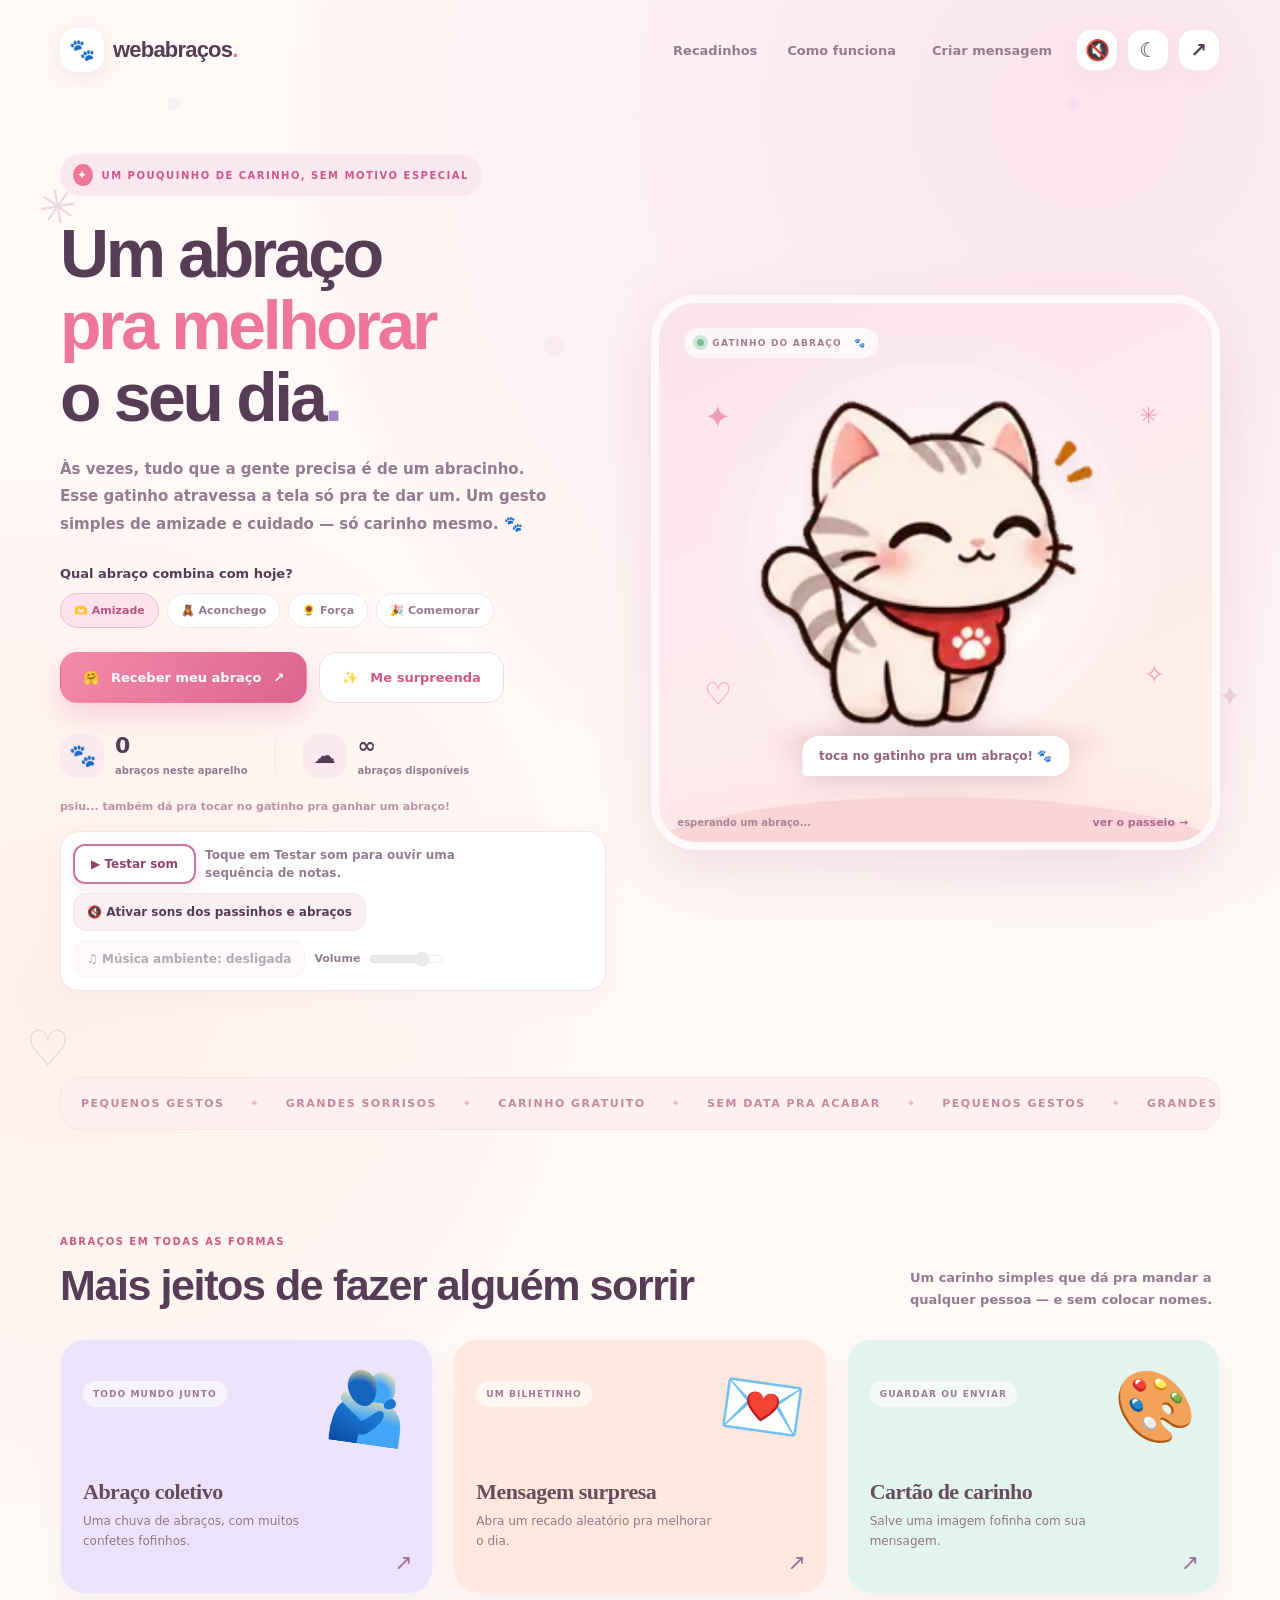
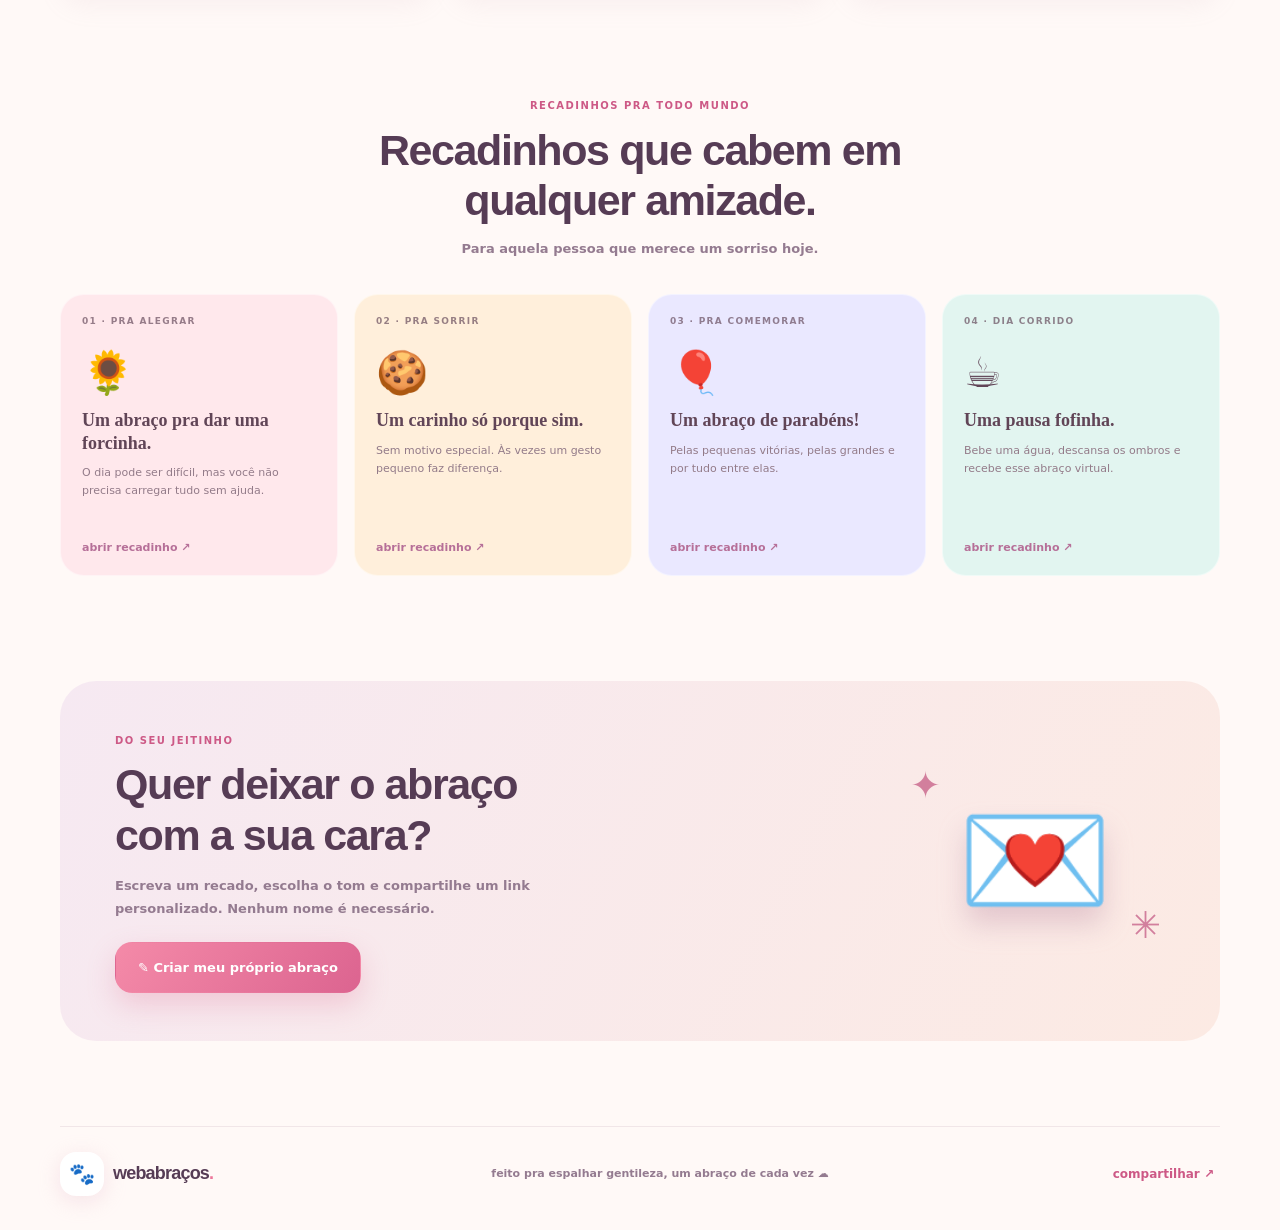
==== abracos/index.html @ 4d451314 "fix: audible native WAV hug audio, visible sound test and playback diagnostics" ====
<!doctype html>
<html lang="pt-BR">
<head>
<meta charset="UTF-8"><meta name="viewport" content="width=device-width, initial-scale=1, viewport-fit=cover">
<meta name="theme-color" content="#fff4f1"><meta name="color-scheme" content="light dark">
<meta name="site-audio-release" content="audio-fix-4-20261111"><meta name="description" content="Um gatinho caminha até você e te dá um abraço virtual! Mensagens fofas para amigos, familiares e qualquer pessoa especial.">
<meta property="og:title" content="Web Abraços 🐾 — tem um abraço te esperando"><meta property="og:description" content="Um gatinho vem correndo te dar um abraço. Um carinho pra deixar o dia melhor!"><meta property="og:type" content="website"><meta name="twitter:card" content="summary">
<link rel="icon" href="data:image/svg+xml,%3Csvg xmlns='http://www.w3.org/2000/svg' viewBox='0 0 100 100'%3E%3Ctext y='.9em' font-size='88'%3E%F0%9F%90%B1%3C/text%3E%3C/svg%3E">
<title>Web Abraços — um gatinho tem um abraço pra você</title>
<style>:root{color-scheme:light;--ink:#563c55;--muted:#947b90;--bg:#fff9f7;--surface:#fff;--line:#f1e6e8;--rose:#ed769a;--rose-deep:#cd5986;--violet:#a784c6;--peach:#f4bca0;--cream:#fff2e9;--shadow:0 20px 60px #a96b9720;--pale:#faf0f4}
*{box-sizing:border-box}html{scroll-behavior:smooth}body{margin:0;min-width:320px;font-family:'DM Sans',system-ui,-apple-system,sans-serif;background:radial-gradient(circle at 85% 4%,#fbe5ee 0,transparent 29%),radial-gradient(circle at 5% 35%,#fff0e9 0,transparent 26%),var(--bg);color:var(--ink);overflow-x:hidden}body.dark{color-scheme:dark;--ink:#f9eafa;--muted:#c3a8bf;--bg:#211a26;--surface:#302635;--line:#4d394e;--pale:#382a3a;--cream:#372d37;--shadow:0 17px 60px #08060950;background:radial-gradient(circle at 85% 4%,#49304a 0,transparent 33%),radial-gradient(circle at 5% 50%,#3d2b3d 0,transparent 32%),var(--bg)}button,input,textarea{font:inherit}button{cursor:pointer}button:disabled{cursor:wait;opacity:.75}a{text-decoration:none;color:inherit}.shell{width:min(1160px,calc(100% - 40px));margin:0 auto}.skip{position:absolute;left:-999px;top:0;z-index:999}.skip:focus{left:12px;top:12px;padding:14px;background:var(--surface);border-radius:12px}.noise{position:fixed;inset:0;opacity:.075;pointer-events:none;z-index:-1;background-image:url("data:image/svg+xml,%3Csvg viewBox='0 0 130 130' xmlns='http://www.w3.org/2000/svg'%3E%3Ccircle cx='25' cy='15' r='1' fill='%23bc95bb'/%3E%3Ccircle cx='80' cy='50' r='1.5' fill='%23bc95bb'/%3E%3Ccircle cx='11' cy='100' r='1' fill='%23bc95bb'/%3E%3C/svg%3E")}.sticker{position:absolute;color:#deb7ca;pointer-events:none;font-size:46px;opacity:.52}.sticker-1{top:180px;left:3%;transform:rotate(35deg)}.sticker-2{top:680px;right:3%;font-size:28px}.sticker-3{top:1020px;left:2%;font-size:50px}
.header{display:flex;align-items:center;justify-content:space-between;gap:18px;height:100px}.brand{display:inline-flex;align-items:center;font-family:'Nunito',sans-serif;font-size:22px;font-weight:800;white-space:nowrap;letter-spacing:-.8px}.brand-icon{display:inline-grid;place-items:center;font-size:21px;width:44px;height:44px;margin-right:9px;background:#fff;border-radius:16px;box-shadow:0 5px 22px #e3b7ca55}.brand-bold{font-weight:900}.brand-dot{color:var(--rose)}.desktop-nav{display:flex;align-items:center;gap:30px;margin-left:auto;color:var(--muted);font-size:13px;font-weight:800}.desktop-nav button{color:inherit;border:0;background:none;font-weight:inherit}.desktop-nav a:hover,.desktop-nav button:hover{color:var(--rose-deep)}.header-tools{display:flex;gap:9px}.icon-button{width:42px;height:42px;display:grid;place-items:center;border:1px solid var(--line);border-radius:15px;background:var(--surface);color:var(--ink);font-weight:900;font-size:20px;box-shadow:0 6px 20px #bf80a418}.icon-button:active{transform:scale(.95)}button:focus-visible,a:focus-visible,input:focus-visible,textarea:focus-visible{outline:3px solid #dd76a8;outline-offset:4px}
.hero{min-height:650px;padding:54px 0 84px;display:grid;grid-template-columns:.98fr 1.02fr;align-items:center;gap:45px}.overline,.eyebrow{display:inline-flex;align-items:center;gap:9px;color:var(--rose-deep);font-weight:900;font-size:10px;letter-spacing:1.5px}.overline{padding:10px 13px;background:#fbe7ef;border-radius:99px}.dark .overline{background:#463042}.overline-spark{background:var(--rose);color:white;font-size:12px;padding:4px;border-radius:50%}h1,h2,h3{font-family:'Nunito',sans-serif;letter-spacing:-1.4px}h1{font-size:clamp(46px,5.3vw,72px);line-height:1.06;letter-spacing:-3.3px;margin:22px 0 22px;font-weight:900}h1>span:not(.title-dot){color:var(--rose)}.title-dot{color:var(--violet)}.intro{color:var(--muted);max-width:490px;line-height:1.85;font-size:15px;font-weight:600}.mood-section{margin-top:27px}.mood-label{display:block;color:var(--ink);font-size:13px;font-weight:900;margin-bottom:12px}.mood-options{display:flex;gap:8px;flex-wrap:wrap}.mood-chip{background:var(--surface);border:1px solid var(--line);padding:10px 13px;font-size:11px;font-weight:800;color:var(--muted);border-radius:99px;transition:.2s}.mood-chip:hover,.mood-chip.active{background:#fce2ec;border-color:#f2b8cd;color:#b9547d}.dark .mood-chip.active{background:#523348;color:#ffbad4}.hero-buttons{display:flex;gap:12px;align-items:center;flex-wrap:wrap;margin-top:24px}.button{display:inline-flex;justify-content:center;align-items:center;gap:12px;border-radius:17px;padding:17px 22px;border:1px solid transparent;font-size:13px;font-weight:900;transition:transform .2s,box-shadow .2s,background .2s}.button:hover{transform:translateY(-3px)}.button:active{transform:scale(.97)}.button.primary{color:#fff;background:linear-gradient(125deg,#f48aa8,#dc6490);box-shadow:0 12px 28px #e280a050}.button.secondary{border-color:#efdbe4;background:var(--surface);color:var(--rose-deep)}.dark .button.secondary{border-color:var(--line);color:#ffb9d0}.stat-row{display:flex;align-items:center;gap:27px;margin-top:31px}.stat{display:flex;align-items:center;gap:11px}.stat-emoji{background:#fce9f0;width:44px;height:44px;border-radius:16px;display:grid;place-items:center;font-size:22px}.dark .stat-emoji{background:#54384d}.stat strong{display:block;font-size:22px;line-height:1.1;font-weight:900}.stat small{font-size:10px;font-weight:800;color:var(--muted)}.stat-divider{width:1px;height:35px;background:var(--line)}.hero-helper{color:#bb91a5;font-size:11px;font-weight:700;margin:22px 0 0}
.scene-shell{position:relative;height:555px;border-radius:45px;background:linear-gradient(155deg,#f9e4eb,#fde9ee 40%,#fff0e7);border:8px solid #fff9fa;box-shadow:0 23px 58px #dcadbf5c;isolation:isolate;overflow:hidden}.dark .scene-shell{background:linear-gradient(155deg,#4b354a,#4a354c 48%,#533847);border-color:#473344;box-shadow:0 26px 80px #08060966}.scene-shell:before,.scene-shell:after{content:"";position:absolute;border-radius:50%;pointer-events:none;z-index:-1}.scene-shell:before{width:330px;height:330px;background:#ffffff53;top:85px;left:calc(50% - 165px);box-shadow:0 0 0 26px #ffffff2c,0 0 0 58px #ffffff18}.scene-shell:after{width:620px;height:140px;background:#f9d5d7;bottom:-95px;left:50%;transform:translateX(-50%);box-shadow:0 -12px 50px #f9c9d743}.dark .scene-shell:after{background:#5c4057}.scene-halo{position:absolute;width:270px;height:270px;top:127px;left:50%;transform:translateX(-50%);border-radius:50%;background:#fffcf5b2;filter:blur(17px);z-index:0}.scene-top-pill{position:absolute;z-index:3;top:24px;left:24px;background:#ffffffb7;border:1px solid #f9e3ed;border-radius:99px;padding:10px 13px;display:flex;align-items:center;gap:8px;font-size:9px;letter-spacing:1.2px;font-weight:900;color:#a47a91}.dark .scene-top-pill{background:#573e54;color:#f2c8df}.online-dot{width:7px;height:7px;border-radius:50%;background:#7cbb94;box-shadow:0 0 0 4px #c9e8d7}.paw{margin-left:4px}.scene-stars span{position:absolute;color:#ec9fb6;z-index:1;animation:twinkle 2.7s ease-in-out infinite}.scene-stars span:nth-child(1){top:95px;left:45px;font-size:32px}.scene-stars span:nth-child(2){top:100px;right:54px;font-size:22px;animation-delay:.6s}.scene-stars span:nth-child(3){bottom:130px;left:45px;font-size:31px;animation-delay:1.5s}.scene-stars span:nth-child(4){bottom:153px;right:47px;font-size:25px;animation-delay:1s}.scene-floor{position:absolute;width:60%;height:28px;border-radius:50%;background:#b87e8a30;filter:blur(10px);left:20%;bottom:84px;z-index:0}.cat-button{position:absolute;inset:65px 15px 58px;width:calc(100% - 30px);border:0;background:none;display:flex;align-items:center;justify-content:center;z-index:2;cursor:pointer;overflow:visible;transform-origin:50% 63%;animation:idle-body 4s ease-in-out infinite}.cat-button canvas{display:block;width:min(100%,420px);height:auto;aspect-ratio:1;object-fit:contain;filter:drop-shadow(0 10px 8px #a56a8b26)}.cat-shadow{position:absolute;left:50%;bottom:21px;transform:translateX(-50%);width:50%;height:22px;border-radius:50%;background:#ab7b8350;filter:blur(15px);z-index:-1}.cat-button.walking{animation:walk-in 1.05s cubic-bezier(.18,.74,.29,1) both}.cat-button.hugging{animation:big-hug 1.1s cubic-bezier(.34,.73,.31,1) both}.cat-button.retreat{animation:step-back .7s ease-out both}.cat-button.strolling{animation:stroll 3.1s ease-in-out both}.scene-shell.hug-glow .hug-veil{opacity:1}.hug-veil{opacity:0;pointer-events:none;position:absolute;inset:0;z-index:2;background:radial-gradient(circle at 50% 49%,#fff6f2bc,transparent 60%);transition:opacity .2s}.speech{position:absolute;z-index:5;left:50%;bottom:66px;transform:translateX(-50%);background:#fff;color:#98617c;padding:13px 17px;border-radius:16px 16px 16px 4px;box-shadow:0 8px 24px #ba8aa13b;white-space:normal;max-width:80%;text-align:center;font-size:12px;font-weight:800}.scene-bottom{position:absolute;bottom:12px;left:18px;right:18px;display:flex;justify-content:space-between;align-items:center;gap:8px;color:#ac8397;font-size:10px;font-weight:800;z-index:5}.scene-bottom button{border:0;background:none;color:#ae6690;font-weight:900;cursor:pointer;font-size:11px}.marquee{margin-top:2px;padding:19px 20px;background:#fdf0ee;border:1px solid #f8e4e7;border-radius:19px;overflow:hidden;color:#c488a1;font-size:11px;letter-spacing:1.5px;text-transform:uppercase;font-weight:900}.dark .marquee{background:#382a37;border-color:#4d394e}.marquee div{white-space:nowrap;text-align:center}.marquee span{color:#e6b4c7;padding:0 20px}
.quick,.notes-section{padding-top:100px}.quick-heading{display:flex;align-items:flex-end;justify-content:space-between;gap:28px;margin-bottom:28px}.quick-heading h2,.section-header h2,.create-card h2{font-size:clamp(30px,3.4vw,43px);font-weight:900;margin:11px 0 0;line-height:1.18}.quick-heading p,.section-header p{font-size:13px;color:var(--muted);font-weight:700;line-height:1.7;max-width:310px;margin:0}.quick-grid{display:grid;grid-template-columns:repeat(3,minmax(0,1fr));gap:20px}.quick-card{position:relative;text-align:left;border:1px solid #ffffff70;min-height:255px;border-radius:25px;padding:22px;overflow:hidden;color:#674d5b;box-shadow:0 12px 24px #cca8b51d;transition:transform .2s}.quick-card:hover,.note-card:hover{transform:translateY(-5px)}.quick-card.lavender{background:#ece3fa}.quick-card.peach{background:#ffe8de}.quick-card.mint{background:#e3f4ef}.quick-art{position:absolute;right:21px;top:27px;font-size:68px;transform:rotate(8deg)}.quick-type{position:relative;display:inline-block;padding:8px 10px;background:#fff9;border-radius:99px;font-size:9px;letter-spacing:1.1px;color:#a17893;font-weight:900}.quick-card strong{position:relative;display:block;font-size:22px;font-family:'Nunito';font-weight:900;letter-spacing:-.5px;margin-top:72px}.quick-card small{display:block;font-size:12px;line-height:1.65;margin-top:7px;color:#917684;max-width:240px}.quick-card .arrow{position:absolute;right:20px;bottom:18px;font-size:22px;color:#9b7196}.dark .quick-card{background:#392c43;border:1px solid #55415b;color:#f3def0}.dark .quick-card small{color:#c3a8bf}
.section-header{text-align:center;margin-bottom:34px}.section-header h2{max-width:650px;margin:12px auto}.section-header p{max-width:none}.notes-grid{display:grid;grid-template-columns:repeat(4,minmax(0,1fr));gap:16px}.note-card{display:flex;flex-direction:column;align-items:flex-start;text-align:left;border-radius:24px;border:1px solid #ffffff75;min-height:282px;padding:21px;color:#614557;transition:transform .2s,box-shadow .2s}.note-a{background:#ffe8ec}.note-b{background:#ffefdb}.note-c{background:#eae8ff}.note-d{background:#e2f5f0}.dark .note-card{background:#382c3e;border-color:#55415b;color:#f9eafa}.note-top{font-size:9px;letter-spacing:1.3px;font-weight:900;opacity:.66}.note-icon{font-size:42px;margin:22px 0 12px}.note-card strong{font-family:'Nunito';font-weight:900;font-size:18px;line-height:1.25}.note-description{color:#937b89;line-height:1.65;font-size:11px;margin:10px 0}.dark .note-description{color:#d6bcd0}.note-action{margin-top:auto;font-weight:900;font-size:11px;color:#b66f98}.create-section{padding-top:105px}.create-card{display:grid;grid-template-columns:1fr 260px;gap:32px;align-items:center;padding:48px 55px;background:linear-gradient(118deg,#f6e9f2,#fceae3);border-radius:36px;overflow:hidden;min-height:290px}.dark .create-card{background:linear-gradient(118deg,#48324a,#583945)}.create-card p{color:var(--muted);font-size:13px;font-weight:700;line-height:1.8;max-width:430px}.create-card .button{margin-top:8px}.create-illustration{height:220px;display:grid;place-items:center;position:relative}.envelope{font-size:125px;filter:drop-shadow(0 17px 14px #bb8aa35e);animation:idle-body 3.5s infinite}.float-leaf{position:absolute;color:#d27f9d;font-size:37px;animation:twinkle 3s infinite}.float-leaf.a{top:13px;left:5px}.float-leaf.b{right:4px;bottom:24px;animation-delay:1s}.footer{border-top:1px solid var(--line);margin-top:85px;margin-bottom:34px;padding-top:25px;display:flex;justify-content:space-between;align-items:center;gap:18px}.footer>.brand{font-size:18px}.footer span:not(.brand-icon):not(.brand-bold):not(.brand-dot){font-size:11px;color:var(--muted);font-weight:700}.footer button{border:0;background:none;color:var(--rose-deep);font-size:12px;font-weight:900}
#particle-layer{position:fixed;inset:0;z-index:100;pointer-events:none;overflow:hidden}.particle{position:fixed;top:0;left:0;font-size:var(--size);will-change:transform,opacity;animation:fly var(--duration) ease-out forwards}.toast{position:fixed;z-index:120;bottom:25px;left:50%;transform:translate(-50%,110px);opacity:0;transition:.25s ease;background:var(--surface);border:1px solid var(--line);border-radius:99px;padding:14px 19px;color:var(--ink);font-weight:800;font-size:12px;text-align:center;box-shadow:var(--shadow);max-width:min(480px,calc(100vw - 36px))}.toast.show{transform:translate(-50%,0);opacity:1}dialog{position:fixed;top:50%;left:50%;transform:translate(-50%,-50%);margin:0;background:var(--surface);color:var(--ink);border:1px solid var(--line);border-radius:27px;padding:34px;width:min(540px,calc(100% - 24px));max-height:calc(100dvh - 32px);overflow:auto;box-shadow:0 25px 90px #4c294556}dialog::backdrop{background:#31233294;backdrop-filter:blur(5px)}dialog h2{font-family:'Nunito';font-size:30px;line-height:1.2;margin:14px 0;font-weight:900}dialog .close{position:absolute;top:14px;right:14px;border-radius:50%;background:var(--pale);border:1px solid var(--line);color:var(--ink);height:37px;width:37px;font-size:22px;line-height:1}.paper{margin-top:17px;background:repeating-linear-gradient(to bottom,#fffdfa 0px,#fffdfa 32px,#fbe6e9 33px);border:1px solid #f0dbe0;padding:22px;border-radius:16px;transform:rotate(-1deg);color:#6e5464}.paper-emoji{text-align:center;font-size:42px}.paper h2{text-align:center;font-size:24px}.paper p{line-height:2.05;font-size:14px;font-weight:700;white-space:pre-wrap}.paper-sign{text-align:right;font-size:12px;color:#b16c92;font-weight:900}.dialog-actions,.form-actions{display:flex;flex-wrap:wrap;gap:10px;margin-top:22px}.dialog-actions>.button{flex:1}dialog .dialog-caption,dialog .privacy{line-height:1.6;font-size:12px;color:var(--muted)}dialog form{display:grid;gap:10px;margin-top:20px}dialog label{font-size:12px;font-weight:900}dialog input,dialog textarea{color:var(--ink);background:var(--bg);border:1px solid var(--line);border-radius:13px;padding:13px 15px;width:100%;font-size:13px;resize:vertical}dialog .privacy{margin:20px 0 0}.gift-illustration{text-align:center;font-size:60px;background:var(--pale);padding:22px;border-radius:20px}.gift-illustration+p{line-height:1.9;color:var(--muted);font-size:15px;font-weight:700}
@keyframes idle-body{0%,100%{transform:translateY(0) rotate(-1deg)}50%{transform:translateY(-10px) rotate(1deg)}}@keyframes twinkle{0%,100%{opacity:.5;transform:scale(.9)}50%{opacity:1;transform:scale(1.1)}}@keyframes walk-in{0%{transform:translate(-13%,18%) scale(.7) rotate(-3deg)}20%{transform:translate(-6%,10%) scale(.79) rotate(2deg)}45%{transform:translate(2%,6%) scale(.89) rotate(-2deg)}70%{transform:translate(5%,2%) scale(.99) rotate(1deg)}100%{transform:translate(0,0) scale(1.08)}}@keyframes big-hug{0%{transform:scale(1.07) translateY(0)}30%{transform:scale(1.34) translateY(9px)}57%{transform:scale(1.55) translateY(21px)}78%{transform:scale(1.45) translateY(21px)}100%{transform:scale(1.35) translateY(10px)}}@keyframes step-back{0%{transform:scale(1.35) translateY(10px)}55%{transform:scale(.9) translateY(-5px)}100%{transform:scale(1) translateY(0)}}@keyframes stroll{0%,100%{transform:translateX(0) scale(.9)}15%{transform:translateX(-19%) scale(.9) rotate(-3deg)}40%{transform:translateX(19%) scale(.9) rotate(3deg)}62%{transform:translateX(-10%) scale(.95) rotate(-1deg)}82%{transform:translateX(7%) scale(.98) rotate(1deg)}}@keyframes fly{0%{transform:translate(var(--x),var(--y)) scale(.5);opacity:0}10%{opacity:1}85%{opacity:1}100%{opacity:0;transform:translate(calc(var(--x) + var(--dx)),calc(var(--y) + var(--dy))) scale(1.3) rotate(var(--rot))}}
@media(max-width:1000px){.desktop-nav{display:none}.hero{grid-template-columns:1fr;gap:22px;padding-top:25px;padding-bottom:40px}.hero-copy{max-width:720px}.scene-shell{width:min(100%,640px);margin:0 auto}.quick{padding-top:70px}.notes-grid{grid-template-columns:repeat(2,minmax(0,1fr))}.quick-grid{gap:12px}.quick-card{padding:19px}.quick-card strong{font-size:19px}}
@media(max-width:650px){.shell{width:calc(100% - 30px)}.header{height:77px}.brand{font-size:17px}.brand-icon{width:35px;height:35px;border-radius:12px;font-size:17px}.header-tools{gap:6px}.icon-button{height:37px;width:37px;border-radius:13px;font-size:17px}.hero{padding-top:25px}.overline{font-size:9px;letter-spacing:.8px}.hero h1{font-size:clamp(41px,10vw,55px);letter-spacing:-2px}.intro{font-size:13px}.mood-chip{font-size:10px;padding:9px 11px}.hero-buttons{display:grid;grid-template-columns:1fr}.hero-buttons .button{width:100%}.stat-row{gap:13px}.stat strong{font-size:20px}.stat small{font-size:9px}.stat-emoji{width:38px;height:38px}.scene-shell{height:455px;border-radius:31px;border-width:5px}.scene-shell:before{width:230px;height:230px;top:90px;left:calc(50% - 115px)}.scene-halo{width:215px;height:215px;top:103px}.cat-button{top:75px;bottom:62px;left:5px;right:5px;width:calc(100% - 10px)}.cat-button canvas{max-width:320px}.scene-top-pill{top:14px;left:14px}.speech{bottom:52px;font-size:10px;padding:10px 13px}.scene-bottom{left:10px;right:10px;bottom:8px;font-size:9px}.marquee{font-size:9px;padding:15px 0}.marquee span{padding:0 9px}.quick,.notes-section{padding-top:60px}.quick-heading{display:block}.quick-heading p{margin-top:9px;max-width:100%}.quick-grid,.notes-grid{grid-template-columns:1fr}.quick-card{min-height:180px}.quick-card strong{margin-top:48px}.quick-art{font-size:57px}.note-card{min-height:215px}.note-icon{margin:12px 0 7px}.create-section{padding-top:65px}.create-card{grid-template-columns:1fr;padding:27px 25px;gap:0}.create-illustration{height:140px}.envelope{font-size:95px}.footer{margin-top:50px;flex-direction:column;gap:12px;text-align:center}.dialog-actions,.form-actions{display:grid;grid-template-columns:1fr}.dialog-actions .button,.form-actions .button{width:100%}dialog{padding:25px}}
@media(prefers-reduced-motion:reduce){*,*:before,*:after{animation-duration:.001ms!important;transition-duration:.001ms!important;scroll-behavior:auto!important}}

.sound-bar{display:flex;align-items:center;flex-wrap:wrap;gap:9px;margin-top:18px;padding:12px;border:1px solid var(--line);border-radius:19px;background:var(--surface);box-shadow:0 8px 28px #ca8caa12}
.sound-action,.music-action{border:1px solid var(--line);border-radius:13px;background:var(--pale);color:var(--ink);padding:11px 13px;font:800 12px 'DM Sans',system-ui,sans-serif;cursor:pointer;transition:transform .2s}
.sound-action:hover,.music-action:not(:disabled):hover{transform:translateY(-1px)}
.sound-action[aria-pressed='true']{color:#a9456f;background:#ffe5ef;border-color:#eeb6ce}.dark .sound-action[aria-pressed='true']{color:#ffd0e2;background:#50304a}
.music-action:disabled{opacity:.45;cursor:not-allowed}.sound-volume-label{display:inline-flex;gap:7px;align-items:center;color:var(--muted);font-size:11px;font-weight:800}
#sound-volume{width:75px;accent-color:#d05b89;cursor:pointer}#sound-volume:disabled{opacity:.4;cursor:not-allowed}
@media(max-width:600px){.sound-bar{justify-content:center}.sound-action{width:100%}.music-action{flex:1}.sound-volume-label{flex:1;justify-content:center}}


#test-sound{cursor:pointer;border-radius:12px;padding:11px 16px;box-shadow:0 4px 15px #9d528b26}
#test-sound:focus-visible{outline:3px solid #ac6bb8;outline-offset:2px}
#sound-check{display:inline-block;max-width:275px;line-height:1.5}
</style>
</head>
<body>
<a class="skip" href="#inicio">Ir para o conteúdo</a>
<div class="noise" aria-hidden="true"></div>
<div class="sticker sticker-1" aria-hidden="true">✳</div><div class="sticker sticker-2" aria-hidden="true">✦</div><div class="sticker sticker-3" aria-hidden="true">♡</div>
<header class="header shell">
  <a class="brand" href="#inicio" aria-label="Web Abraços, início"><span class="brand-icon">🐾</span> web<span class="brand-bold">abraços</span><span class="brand-dot">.</span></a>
  <nav class="desktop-nav" aria-label="Menu"><a href="#recados">Recadinhos</a><a href="#funciona">Como funciona</a><button type="button" data-open="custom">Criar mensagem</button></nav>
  <div class="header-tools"><button id="sound-toggle" type="button" class="icon-button" aria-label="Ativar som" title="Ativar ou desativar som">♪</button><button id="theme-toggle" type="button" class="icon-button" aria-label="Trocar tema" title="Trocar tema">☾</button><button id="share-top" type="button" class="icon-button" aria-label="Compartilhar site" title="Compartilhar">↗</button></div>
</header>
<main id="inicio">
<section class="hero shell">
  <div class="hero-copy">
    <div class="overline"><span class="overline-spark">✦</span> UM POUQUINHO DE CARINHO, SEM MOTIVO ESPECIAL</div>
    <h1>Um abraço<br><span>pra melhorar</span><br>o seu dia<span class="title-dot">.</span></h1>
    <p class="intro">Às vezes, tudo que a gente precisa é de um abracinho. Esse gatinho atravessa a tela só pra te dar um. Um gesto simples de amizade e cuidado — só carinho mesmo. 🐾</p>
    <div class="mood-section"><span class="mood-label">Qual abraço combina com hoje?</span>
      <div class="mood-options" id="mood-options" role="group" aria-label="Escolha o tipo de abraço">
        <button type="button" class="mood-chip active" data-mood="amizade" aria-pressed="true">🫶 Amizade</button>
        <button type="button" class="mood-chip" data-mood="aconchego" aria-pressed="false">🧸 Aconchego</button>
        <button type="button" class="mood-chip" data-mood="forca" aria-pressed="false">🌻 Força</button>
        <button type="button" class="mood-chip" data-mood="festa" aria-pressed="false">🎉 Comemorar</button>
      </div>
    </div>
    <div class="hero-buttons"><button id="hug-now" type="button" class="button primary"><span aria-hidden="true">🤗</span> Receber meu abraço <span aria-hidden="true">↗</span></button><button id="surprise" type="button" class="button secondary"><span aria-hidden="true">✨</span> Me surpreenda</button></div>
    <div class="stat-row"><div class="stat"><span class="stat-emoji">🐾</span><span><strong id="hug-count">0</strong><small>abraços neste aparelho</small></span></div><span class="stat-divider"></span><div class="stat"><span class="stat-emoji">☁️</span><span><strong>∞</strong><small>abraços disponíveis</small></span></div></div>
    <p class="hero-helper">psiu... também dá pra tocar no gatinho pra ganhar um abraço!</p>
    <div class="sound-bar" aria-label="Controles de som"><button id="test-sound" class="sound-action" type="button" style="font-weight:900;border:2px solid #ca77a0;background:#fff;color:#91446b" aria-label="Testar som agora">▶ Testar som</button><span id="sound-check" role="status" style="font-size:12px;font-weight:700;color:var(--muted)">Toque em Testar som para ouvir uma sequência de notas.</span><button id="sound-banner" class="sound-action" type="button" aria-pressed="false">🔇 Ativar sons dos passinhos e abraços</button><button id="music-toggle" class="music-action" type="button" aria-pressed="false" disabled>♫ Música ambiente: desligada</button><label for="sound-volume" class="sound-volume-label">Volume <input type="range" id="sound-volume" min="0" max="100" step="5" value="75" aria-label="Volume dos sons"></label></div>
  </div>
  <div class="scene-shell" id="scene">
    <div class="scene-stars" aria-hidden="true"><span>✦</span><span>✳</span><span>♡</span><span>✧</span></div>
    <div class="scene-top-pill"><span class="online-dot"></span> GATINHO DO ABRAÇO <span class="paw">🐾</span></div>
    <div class="scene-halo" aria-hidden="true"></div>
    <div class="scene-floor" aria-hidden="true"></div>
    <button id="cat-button" class="cat-button" type="button" aria-label="Tocar no gatinho para ele caminhar até você e dar um abraço"><canvas id="cat-canvas" width="460" height="460" aria-hidden="true"></canvas><span class="cat-shadow" aria-hidden="true"></span></button>
    <div class="hug-veil" aria-hidden="true"></div>
    <div class="speech" id="speech" role="status" aria-live="polite">oi! trouxe um abraço pra você ☁️</div>
    <div class="scene-bottom"><span id="stage-label">esperando um abraço...</span><button id="walk-only" type="button" title="Ver o gatinho passear">ver o passeio <span aria-hidden="true">→</span></button></div>
  </div>
</section>
<section class="marquee shell" aria-label="Carinhos"><div>pequenos gestos <span>✦</span> grandes sorrisos <span>✦</span> carinho gratuito <span>✦</span> sem data pra acabar <span>✦</span> pequenos gestos <span>✦</span> grandes sorrisos</div></section>
<section class="quick shell" id="funciona">
  <div class="quick-heading"><div><span class="eyebrow">ABRAÇOS EM TODAS AS FORMAS</span><h2>Mais jeitos de fazer alguém sorrir</h2></div><p>Um carinho simples que dá pra mandar a qualquer pessoa — e sem colocar nomes.</p></div>
  <div class="quick-grid">
    <button type="button" class="quick-card lavender" id="group-hug"><span class="quick-art">🫂</span><span class="quick-type">TODO MUNDO JUNTO</span><strong>Abraço coletivo</strong><small>Uma chuva de abraços, com muitos confetes fofinhos.</small><span class="arrow">↗</span></button>
    <button type="button" class="quick-card peach" id="random-note"><span class="quick-art">💌</span><span class="quick-type">UM BILHETINHO</span><strong>Mensagem surpresa</strong><small>Abra um recado aleatório pra melhorar o dia.</small><span class="arrow">↗</span></button>
    <button type="button" class="quick-card mint" id="download-card"><span class="quick-art">🎨</span><span class="quick-type">GUARDAR OU ENVIAR</span><strong>Cartão de carinho</strong><small>Salve uma imagem fofinha com sua mensagem.</small><span class="arrow">↗</span></button>
  </div>
</section>
<section class="notes-section shell" id="recados">
  <div class="section-header"><span class="eyebrow">RECADINHOS PRA TODO MUNDO</span><h2>Recadinhos que cabem em qualquer amizade.</h2><p>Para aquela pessoa que merece um sorriso hoje.</p></div>
  <div class="notes-grid" id="notes-grid">
    <button type="button" class="note-card note-a" data-note="0"><span class="note-top">01 · PRA ALEGRAR</span><span class="note-icon">🌻</span><strong>Um abraço pra dar uma forcinha.</strong><span class="note-description">O dia pode ser difícil, mas você não precisa carregar tudo sem ajuda.</span><span class="note-action">abrir recadinho ↗</span></button>
    <button type="button" class="note-card note-b" data-note="1"><span class="note-top">02 · PRA SORRIR</span><span class="note-icon">🍪</span><strong>Um carinho só porque sim.</strong><span class="note-description">Sem motivo especial. Às vezes um gesto pequeno faz diferença.</span><span class="note-action">abrir recadinho ↗</span></button>
    <button type="button" class="note-card note-c" data-note="2"><span class="note-top">03 · PRA COMEMORAR</span><span class="note-icon">🎈</span><strong>Um abraço de parabéns!</strong><span class="note-description">Pelas pequenas vitórias, pelas grandes e por tudo entre elas.</span><span class="note-action">abrir recadinho ↗</span></button>
    <button type="button" class="note-card note-d" data-note="3"><span class="note-top">04 · DIA CORRIDO</span><span class="note-icon">☕</span><strong>Uma pausa fofinha.</strong><span class="note-description">Bebe uma água, descansa os ombros e recebe esse abraço virtual.</span><span class="note-action">abrir recadinho ↗</span></button>
  </div>
</section>
<section class="create-section shell"><div class="create-card"><div><span class="eyebrow">DO SEU JEITINHO</span><h2>Quer deixar o abraço<br>com a sua cara?</h2><p>Escreva um recado, escolha o tom e compartilhe um link personalizado. Nenhum nome é necessário.</p><button type="button" class="button primary" data-open="custom">✎ Criar meu próprio abraço</button></div><div class="create-illustration" aria-hidden="true"><div class="envelope">💌</div><span class="float-leaf a">✦</span><span class="float-leaf b">✳</span></div></div></section>
</main>
<footer class="footer shell"><a class="brand" href="#inicio"><span class="brand-icon">🐾</span> web<span class="brand-bold">abraços</span><span class="brand-dot">.</span></a><span>feito pra espalhar gentileza, um abraço de cada vez ☁️</span><button type="button" id="footer-share">compartilhar ↗</button></footer>
<div id="particle-layer" aria-hidden="true"></div><div class="toast" id="toast" role="status" aria-live="polite"></div>
<dialog id="note-dialog" aria-labelledby="note-title"><button type="button" class="close" data-close aria-label="Fechar">×</button><span class="eyebrow">CORREIO DE ABRAÇOS · 🐾</span><div class="paper"><div class="paper-emoji">💌</div><h2 id="note-title">Um recadinho pra você</h2><p id="note-body"></p><div class="paper-sign" id="note-sign">— um abraço virtual</div></div><div class="dialog-actions"><button type="button" id="copy-note" class="button secondary">Copiar mensagem</button><button type="button" id="share-note" class="button primary">Compartilhar recado ↗</button></div></dialog>
<dialog id="custom-dialog" aria-labelledby="custom-title"><button type="button" class="close" data-close aria-label="Fechar">×</button><span class="eyebrow">UM ABRAÇO SÓ SEU</span><h2 id="custom-title">Monte seu recadinho ☁️</h2><p class="dialog-caption">Tudo opcional. Se não escrever nada, o link continua fofinho e sem nomes.</p><form id="custom-form"><label for="custom-heading">Título curto</label><input id="custom-heading" type="text" maxlength="60" placeholder="Um abraço pra você!"><label for="custom-text">Mensagem</label><textarea id="custom-text" maxlength="320" rows="4" placeholder="Passando aqui pra deixar um carinho em forma de abraço..."></textarea><label for="custom-sign">Assinatura (opcional)</label><input id="custom-sign" type="text" maxlength="50" placeholder="de alguém que te quer bem"><div class="form-actions"><button type="submit" class="button primary">Salvar e copiar link ↗</button><button type="button" id="reset-custom" class="button secondary">Limpar</button></div></form><p class="privacy">🔒 A mensagem fica no endereço do link. Qualquer pessoa com esse link pode lê-la; não escreva informações privadas.</p></dialog>
<dialog id="gift-dialog" aria-labelledby="gift-title"><button type="button" class="close" data-close aria-label="Fechar">×</button><span class="eyebrow">SURPRESA DO DIA</span><h2 id="gift-title">Um lembrete de carinho ✨</h2><div class="gift-illustration">🐱 🫶</div><p id="gift-text"></p><div class="dialog-actions"><button class="button secondary" id="another-gift" type="button">Outro recado ✦</button><button class="button primary" id="send-gift" type="button">Enviar este carinho ↗</button></div></dialog>
<img id="sprite-image" src="[data-uri]" alt="" hidden decoding="async">
<script>(() => {
'use strict';
const $ = selector => document.querySelector(selector);
const $$ = selector => [...document.querySelectorAll(selector)];
const toastEl = $('#toast');
const scene = $('#scene');
const cat = $('#cat-button');
const stageLabel = $('#stage-label');
const speech = $('#speech');
const hugCount = $('#hug-count');
const img = $('#sprite-image');
const canvas = $('#cat-canvas');
const ctx = canvas.getContext('2d');
const defaultH1 = $('h1').innerHTML;
const defaultIntro = $('.intro').textContent;
const prefersReducedMotion = matchMedia('(prefers-reduced-motion: reduce)');

const messages = [
  'Um abraço de amizade pra deixar seu dia mais leve. 🐾',
  'Passando só pra deixar um abraço bem quentinho. 🤗',
  'Que hoje você encontre um motivo, mesmo pequeno, pra sorrir. 🌻',
  'Um abraço de parabéns! Que venham muitas coisas legais. 🎉',
  'Se o dia estiver puxado, respira e recebe esse abraço. ☁️',
  'Às vezes, um carinho simples já faz toda a diferença. 🍀',
  'Um abraço virtual e uma torcida pra tudo dar certo! ✨',
  'Pra quem merece uma pausa, um sorriso e um abraço. 🧸'
];
const presets = [
  {title:'Um abraço pra dar uma forcinha.',text:'O dia pode ser difícil, mas você não precisa carregar tudo sem ajuda. Que esse abraço virtual deixe as coisas um pouquinho mais leves. 🌻'},
  {title:'Um carinho só porque sim.',text:'Sem motivo especial. Só passando pra te lembrar que você merece coisas boas e um abraço apertado. 🍪'},
  {title:'Um abraço de parabéns!',text:'Pelas pequenas vitórias, pelas grandes e por tudo entre elas: comemorar com um abraço sempre vale a pena! 🎈'},
  {title:'Uma pausa fofinha.',text:'Bebe uma água, relaxa os ombros e recebe esse abraço. Que o resto do dia seja tranquilo. ☕'}
];
const moods = {
  amizade:{name:'Amizade',bubble:'abraço de amizade chegando! 🫶',note:messages[0],color:'#f4a7b8'},
  aconchego:{name:'Aconchego',bubble:'um abraço quentinho! 🧸',note:messages[1],color:'#f2b588'},
  forca:{name:'Força',bubble:'você consegue! abraço de força! 🌻',note:messages[2],color:'#a9c8a6'},
  festa:{name:'Comemorar',bubble:'abraço de comemoração! 🎉',note:messages[3],color:'#b6a0e3'}
};
const qs = new URLSearchParams(location.search);
const state = {
  mood: 'amizade',
  hugs: clamp(Number(readStore('abracos_v2_count', '0')) || 0,0,9999999),
  sound: readStore('abracos_v2_sound', 'false') === 'true',
  dark: readStore('abracos_v2_dark', 'false') === 'true',
  title: clean(qs.get('titulo'), 60),
  text: clean(qs.get('recado'), 320),
  signature: clean(qs.get('assinatura'), 50),
  currentText: '',
  currentTitle: '',
  lastGift: -1,
  phase: 'idle',
  started: 0,
  lastFrame: -1,
  contact: false,
  walkOnly: false,
  group: false,
  seenCustom: false,
  volume: clamp(Number(readStore('abracos_v3_volume','0.75'))||0,0,1),
  music: false, musicTimer: null, lastStepTime: 0,
  soundContext: null,
  toastTimer: null
};
const hasGift = Boolean(state.text || state.title);

function clean(value, length){return String(value ?? '').replace(/[\u0000-\u001f\u007f]/g, '').trim().slice(0,length)}
function clamp(x,min,max){return Math.min(max,Math.max(min,x))}
function readStore(k, fallback){try{return localStorage.getItem(k) ?? fallback}catch(e){return fallback}}
function saveStore(k,v){try{localStorage.setItem(k,String(v))}catch(e){}}
function applyPrefs(){
  document.body.classList.toggle('dark',state.dark);
  $('#theme-toggle').textContent=state.dark?'☀':'☾';
  $('#theme-toggle').setAttribute('aria-label',state.dark?'Ativar tema claro':'Ativar tema escuro');
  $('#sound-toggle').textContent=state.sound?'🔊':'🔇';
  $('#sound-toggle').setAttribute('aria-pressed',String(state.sound));
  $('#sound-toggle').setAttribute('aria-label',state.sound?'Desligar sons':'Ativar sons');
}
function toast(text){toastEl.textContent=text;toastEl.classList.add('show');clearTimeout(state.toastTimer);state.toastTimer=setTimeout(()=>toastEl.classList.remove('show'),2700)}
function copyText(text){
  return navigator.clipboard?.writeText(text).then(()=>true,()=>fallbackCopy(text)) ?? Promise.resolve(fallbackCopy(text));
}
function fallbackCopy(text){
  try{const area=document.createElement('textarea');area.value=text;area.style.cssText='position:fixed;opacity:0;top:0';document.body.appendChild(area);area.select();const ok=document.execCommand('copy');area.remove();return ok}catch(e){return false}
}
function constructLink(changes={}){
  const url=new URL(location.href);url.search='';
  const title=changes.title === undefined?state.title:changes.title;
  const text=changes.text === undefined?state.text:changes.text;
  const signature=changes.signature === undefined?state.signature:changes.signature;
  if(title)url.searchParams.set('titulo',title);
  if(text)url.searchParams.set('recado',text);
  if(signature)url.searchParams.set('assinatura',signature);
  return url.href;
}
async function shareLink(link, text='Tem um abraço virtual te esperando! 🐱🤗'){
  if(navigator.share){try{await navigator.share({title:'Web Abraços',text,url:link});return}catch(e){if(e.name==='AbortError')return}}
  toast(await copyText(link)?'Link copiado! É só compartilhar 🐾':'Não foi possível copiar. Use o endereço do navegador.');
}
function displayCustom(){
  if(state.title){const h1=$('h1');h1.textContent=state.title;h1.classList.add('has-custom')}
  else {$('h1').innerHTML=defaultH1}
  if(state.text){$('.intro').textContent='Tem um recado especial esperando junto com seu abraço. Toque no gatinho pra descobrir! 💌'}
  else {$('.intro').textContent=defaultIntro}
}
function noteDialog(title, message){
  state.currentTitle=title;state.currentText=message;
  $('#note-title').textContent=title;
  $('#note-body').textContent=message;
  $('#note-sign').textContent=state.signature?`— ${state.signature}`:'— um abraço virtual';
  $('#note-dialog').showModal();
}
function closeDialogs(){$$('dialog').forEach(dialog=>{if(dialog.open)dialog.close()})}
function setMood(name){
  if(!moods[name])return;
  state.mood=name;
  $$('.mood-chip').forEach(el=>{const active=el.dataset.mood===name;el.classList.toggle('active',active);el.setAttribute('aria-pressed',String(active))});
  speech.textContent=moods[name].bubble;
  scene.style.setProperty('--scene-accent',moods[name].color);
}

/* Audible PCM clips — uses native HTMLAudioElement as an alternative to Web Audio. */
const pcmClips = new Map();
function buildPCMClip(name) {
  const rate=22050;
  const duration={test:1.18,step:.16,approach:.49,hug:1.23,music:2.95}[name]||1;
  const sampleCount=Math.ceil(rate*duration);
  const raw=new ArrayBuffer(44+sampleCount*2), dv=new DataView(raw);
  const write=(off,str)=>{for(let i=0;i<str.length;i++)dv.setUint8(off+i,str.charCodeAt(i))};
  write(0,'RIFF');dv.setUint32(4,36+sampleCount*2,true);write(8,'WAVE');write(12,'fmt ');
  dv.setUint32(16,16,true);dv.setUint16(20,1,true);dv.setUint16(22,1,true);
  dv.setUint32(24,rate,true);dv.setUint32(28,rate*2,true);dv.setUint16(32,2,true);
  dv.setUint16(34,16,true);write(36,'data');dv.setUint32(40,sampleCount*2,true);
  const twoPi=2*Math.PI;
  const bell=(t,start,hz,len,amount)=>{
    const q=t-start;if(q<0||q>=len)return 0;
    const env=Math.min(1,q*90)*Math.exp(-3.1*q/len);
    return amount*env*(Math.sin(twoPi*hz*q)+.16*Math.sin(twoPi*hz*2*q));
  };
  for(let i=0;i<sampleCount;i++){
    const t=i/rate;let v=0;
    if(name==='test'){
      v+=bell(t,.02,523.25,.45,.57)+bell(t,.24,659.25,.55,.53)+bell(t,.47,783.99,.67,.5);
    } else if(name==='step'){
      const env=Math.min(1,t*110)*Math.exp(-27*t);
      v=(Math.sin(twoPi*160*t)+.34*Math.sin(twoPi*310*t))*.72*env;
    } else if(name==='approach'){
      const f=310+620*(t/.49);
      v=.48*Math.sin(twoPi*(310*t+310*t*t/.49))*Math.sin(Math.PI*Math.min(1,t/.49))+.33*bell(t,.08,622,.34,.8);
    } else if(name==='hug'){
      v+=bell(t,.02,392,.49,.38)+bell(t,.17,523.25,.65,.53)+bell(t,.34,659.25,.76,.47)+bell(t,.49,783.99,.72,.46)+bell(t,.7,1046.5,.49,.28);
    } else if(name==='music'){
      const notes=[523.25,659.25,783.99,659.25,587.33,698.46,659.25,523.25];
      notes.forEach((hz,j)=>{v+=bell(t,j*.35,hz,.41,.34)});
    }
    const clipped=Math.tanh(v*1.1)*.9;
    dv.setInt16(44+i*2,Math.round(clipped*32767),true);
  }
  const a=new Audio(URL.createObjectURL(new Blob([raw],{type:'audio/wav'})));
  a.preload='auto';a.playsInline=true;
  return a;
}
function playNativeClip(name,force=false){
  if(!state.sound&&!force)return Promise.resolve(false);
  if(typeof Audio==='undefined')return Promise.reject(new Error('Audio não suportado'));
  const a=pcmClips.get(name)||buildPCMClip(name);
  pcmClips.set(name,a);
  const volume=Math.max(.40,Math.min(1,state.volume||.85));
  a.volume=volume;
  try{
    a.pause();a.currentTime=0;
    const result=a.play();
    return result&&typeof result.then==='function'?result.then(()=>true):Promise.resolve(true);
  }catch(e){return Promise.reject(e)}
}
function audioFeedback(ok){
  const el=document.querySelector('#sound-check');
  if(el)el.textContent=ok?'✅ Teste iniciado. Agora toque em “Receber meu abraço”.':'⚠️ Som bloqueado. Abra no Chrome e toque em “Testar som”.';
  if(!ok)toast('Não foi possível reproduzir. Confira o volume de mídia do aparelho.');
}

function getAudio(){
  if(!state.sound)return null;
  const Audio=window.AudioContext||window.webkitAudioContext;
  if(!Audio)return null;
  try{state.soundContext ??= new Audio();if(state.soundContext.state==='suspended')state.soundContext.resume().catch(()=>{});return state.soundContext}catch(e){return null}
}
function playTone(freq,when,length=.22,level=.065,wave='sine',finish=1){
  const ac=getAudio();if(!ac)return;
  const oscillator=ac.createOscillator(),gain=ac.createGain();oscillator.type=wave;
  oscillator.frequency.setValueAtTime(freq,when);
  oscillator.frequency.exponentialRampToValueAtTime(Math.max(1,freq*finish),when+length);
  const v=Math.max(.0001,level*state.volume);
  gain.gain.setValueAtTime(.0001,when);gain.gain.exponentialRampToValueAtTime(v,when+Math.min(.025,length*.16));gain.gain.exponentialRampToValueAtTime(.0001,when+length);
  oscillator.connect(gain).connect(ac.destination);oscillator.start(when);oscillator.stop(when+length+.015);
}
function playChime(notes=[740,880,1100],volume=.055){
  const ac=getAudio();if(!ac)return;notes.forEach((n,i)=>playTone(n,ac.currentTime+.105*i,.26,volume,'sine',1.05))
}
function playFootstep(){
  playNativeClip('step').catch(()=>{});
  const ac=getAudio();if(!ac)return;
  const at=ac.currentTime;playTone(210+(state.lastStepTime%2)*34,at,.09,.12,'triangle',.47);playTone(410,at+.018,.043,.027,'sine',.65)
}
function playApproach(){
  playNativeClip('approach').catch(()=>{});
  const ac=getAudio();if(!ac)return;playTone(260,ac.currentTime,.27,.085,'triangle',1.8);playTone(520,ac.currentTime+.1,.22,.045,'sine',1.2)
}
function playHug(group=false){
  playNativeClip('hug').catch(()=>{});
  const ac=getAudio();if(!ac)return;playTone(250,ac.currentTime,.28,.16,'sine',.52);playTone(440,ac.currentTime+.085,.48,.065,'triangle',1.02);
  playTone(554.37,ac.currentTime+.15,.54,.06,'sine',1.015);playTone(659.25,ac.currentTime+.22,.6,.055,'sine',1.015);
  if(group)playTone(880,ac.currentTime+.35,.48,.05,'sine',1.03)
}
function playNoteOpen(){
  const ac=getAudio();if(!ac)return;playTone(520,ac.currentTime,.12,.038,'triangle',1.2);playTone(780,ac.currentTime+.09,.21,.05,'sine',1.15)
}
function playMelody(){
  playNativeClip('music').catch(()=>{});
  if(!state.sound||!state.music||document.hidden)return;
  const ac=getAudio();if(!ac)return;
  [523.25,659.25,783.99,659.25,587.33,698.46,659.25,523.25].forEach((n,i)=>playTone(n,ac.currentTime+i*.37,.28,.017,'sine',1))
}
function stopMusic(){
  state.music=false;clearInterval(state.musicTimer);state.musicTimer=null;
  const button=document.querySelector('#music-toggle');
  if(button){button.textContent='♫ Música ambiente: desligada';button.setAttribute('aria-pressed','false')}
}
function updateSoundUI(){
  const trigger=document.querySelector('#sound-banner');
  if(trigger){trigger.textContent=state.sound?'🔊 Sons do gatinho ativados':'🔇 Ativar sons dos passinhos e abraços';trigger.setAttribute('aria-pressed',String(state.sound))}
  const slider=document.querySelector('#sound-volume');
  if(slider){slider.disabled=!state.sound;slider.value=Math.round(state.volume*100)}
  const music=document.querySelector('#music-toggle');
  if(music){music.disabled=!state.sound;music.textContent=state.music?'♫ Música ambiente: tocando':'♫ Música ambiente: desligada';music.setAttribute('aria-pressed',String(state.music))}
}
function toggleSound(){
  state.sound=!state.sound;
  if(state.sound && state.volume<.12){state.volume=.85;saveStore('abracos_v3_volume',state.volume)}
  saveStore('abracos_v2_sound',state.sound);
  if(!state.sound){stopMusic();for(const audio of pcmClips.values())audio.pause();}
  applyPrefs();updateSoundUI();
  if(state.sound){
    const context=getAudio();
    if(context?.state==='suspended')context.resume().catch(()=>{});
    playNativeClip('test',true).then(audioFeedback,()=>audioFeedback(false));
    toast('🔊 Som ligado. Ouça o teste e experimente um abraço!');
  } else {
    const el=document.querySelector('#sound-check');
    if(el)el.textContent='Sons desligados';
    toast('Sons desligados 🔇');
  }
}
function setupSoundControls(){
  document.querySelector('#test-sound')?.addEventListener('click',()=>{
    if(!state.sound){toggleSound();return}
    if(state.volume<.12){state.volume=.85;saveStore('abracos_v3_volume',state.volume);updateSoundUI()}
    const ac=getAudio();if(ac?.state==='suspended')ac.resume().catch(()=>{});
    playNativeClip('test',true).then(audioFeedback,()=>audioFeedback(false));
  });

  document.querySelector('#sound-banner')?.addEventListener('click',toggleSound);
  document.querySelector('#sound-volume')?.addEventListener('input',e=>{state.volume=Math.max(0,Math.min(1,Number(e.target.value)/100));saveStore('abracos_v3_volume',state.volume)});
  document.querySelector('#sound-volume')?.addEventListener('change',()=>playChime([740,990],.07));
  const music=document.querySelector('#music-toggle');
  music?.addEventListener('click',()=>{
    if(!state.sound){toggleSound();return}
    if(state.music){stopMusic();toast('Música ambiente desligada')}
    else{state.music=true;playMelody();state.musicTimer=setInterval(playMelody,3200);music.textContent='♫ Música ambiente: tocando';music.setAttribute('aria-pressed','true');toast('Trilha fofinha ativada ♫')}
  });
  document.addEventListener('visibilitychange',()=>{if(document.hidden&&state.soundContext?.state==='running')state.soundContext.suspend().catch(()=>{})});
  updateSoundUI()
}

function particles(amount=23){
  if(prefersReducedMotion.matches)return;
  const r=cat.getBoundingClientRect();const x=r.left+r.width*.5,y=r.top+r.height*.42;
  const items=['✨','🐾','☁️','🌼','💛','✦','🫶'];
  const limit=Math.min(amount,innerWidth<600?30:75);
  for(let i=0;i<limit;i++){
    const item=document.createElement('span');item.className='particle';item.textContent=items[Math.floor(Math.random()*items.length)];
    item.style.setProperty('--x',`${x+Math.random()*45-22}px`);item.style.setProperty('--y',`${y+Math.random()*38-19}px`);
    item.style.setProperty('--dx',`${Math.round((Math.random()-.5)*(amount>30?700:460))}px`);
    item.style.setProperty('--dy',`${-90-Math.random()*250}px`);
    item.style.setProperty('--size',`${16+Math.floor(Math.random()*21)}px`);
    item.style.setProperty('--duration',`${950+Math.random()*950}ms`);
    item.style.setProperty('--rot',`${Math.floor((Math.random()-.5)*160)}deg`);
    $('#particle-layer').appendChild(item);item.addEventListener('animationend',()=>item.remove(),{once:true});
  }
}
function changePhase(phase,when){
  state.phase=phase;state.started=when;state.lastFrame=-1;
  cat.classList.remove('walking','hugging','retreat','strolling');
  scene.classList.remove('hug-glow');
  if(phase==='walking'){cat.classList.add('walking');stageLabel.textContent='patinhas a caminho...';speech.textContent='tô chegando! 🐾'}
  if(phase==='hugging'){cat.classList.add('hugging');stageLabel.textContent='hora do abraço!';scene.classList.add('hug-glow');speech.textContent='ABRAÇOOOO! 🤗';playApproach()}
  if(phase==='retreat'){cat.classList.add('retreat');stageLabel.textContent='abraço entregue! ✨'}
  if(phase==='strolling'){cat.classList.add('strolling');stageLabel.textContent='passeando por aqui... 🐈';speech.textContent='olha meus passinhos! 🐾'}
  if(phase==='idle'){stageLabel.textContent='prontinho pra outro abraço';speech.textContent='quer mais um? é só chamar! ☁️'}
}
function beginHug(group=false,stroll=false){
  if(state.phase!=='idle'){toast('opa, o gatinho já está a caminho! 🐾');return}
  state.group=group;state.walkOnly=stroll;state.contact=false;
  if(prefersReducedMotion.matches){
    if(!stroll)deliverHug();else toast('o gatinho deu um passeio curtinho! 🐈');
    drawFrame(stroll?5:9);return;
  }
  changePhase(stroll?'strolling':'walking',performance.now());
  playChime(stroll?[520,560]:[480,570,640],.022);
}
function deliverHug(){
  if(state.contact)return;state.contact=true;
  state.hugs+=state.group?10:1;
  hugCount.textContent=state.hugs.toLocaleString('pt-BR');saveStore('abracos_v2_count',state.hugs);
  particles(state.group?75:28);
  playHug(state.group);
  if(navigator.vibrate){try{navigator.vibrate([35,35,45])}catch(e){}}
  toast(state.group?'Abraço coletivo entregue! +10 🫂':'Abraço recebido! +1 🐾');
  if(hasGift&&!state.seenCustom){state.seenCustom=true;setTimeout(()=>noteDialog(state.title||'Um recado junto com seu abraço',state.text||moods[state.mood].note),670)}
}
function drawFrame(frame){
  frame=clamp(Math.floor(frame),0,15);
  if(state.lastFrame===frame||!ctx)return;
  state.lastFrame=frame;
  ctx.clearRect(0,0,460,460);
  if(!img.complete||!img.naturalWidth){ctx.font='170px sans-serif';ctx.textAlign='center';ctx.fillText('🐱',230,310);return}
  const size=img.naturalWidth/4;const x=(frame%4)*size,y=Math.floor(frame/4)*size;
  ctx.drawImage(img,x,y,size,size,10,10,440,440);
}
function loop(time){
  const elapsed=time-state.started;
  if(state.sound && (state.phase==='walking'||state.phase==='strolling') && elapsed>180 && time-state.lastStepTime>245){state.lastStepTime=time;playFootstep()}
  if(state.phase==='idle'){
    const idle=[0,0,1,0,14,15,0,0];
    drawFrame(idle[Math.floor(time/520)%idle.length]);
  }else if(state.phase==='walking'){
    const frames=[0,1,2,3,4,5,6,6,7];
    drawFrame(frames[Math.min(frames.length-1,Math.floor(elapsed/118))]);
    if(elapsed>=1050)changePhase('hugging',time);
  }else if(state.phase==='hugging'){
    const frames=[7,8,9,9,10,10,11,12,12,13];
    drawFrame(frames[Math.min(frames.length-1,Math.floor(elapsed/110))]);
    if(elapsed>320&&!state.contact)deliverHug();
    if(elapsed>=1100)changePhase('retreat',time);
  }else if(state.phase==='retreat'){
    const frames=[13,14,15,0];drawFrame(frames[Math.min(3,Math.floor(elapsed/170))]);
    if(elapsed>=680)changePhase('idle',time);
  }else if(state.phase==='strolling'){
    const frames=[0,1,2,3,4,5,6,5,4,3,2,1,0,14,15];
    drawFrame(frames[Math.floor(elapsed/190)%frames.length]);
    if(elapsed>=3000){changePhase('idle',time);toast('passeio concluído! 🐾')}
  }
  requestAnimationFrame(loop);
}
function showRandomGift(){
  state.lastGift=(state.lastGift+1+Math.floor(Math.random()*(messages.length-1)))%messages.length;
  $('#gift-text').textContent=messages[state.lastGift];
  $('#gift-dialog').showModal();
  playNoteOpen();
}
function chooseNote(index){const data=presets[index];if(!data)return;noteDialog(data.title,data.text);playNoteOpen()}
function fitLines(paint,text,x,y,maxWidth,lineHeight,maxLines){
  const words=String(text).split(/\s+/);let line='',count=0;
  for(const word of words){const test=line?line+' '+word:word;if(paint.measureText(test).width>maxWidth && line){paint.fillText(line,x,y+count*lineHeight);count++;line=word;if(count>=maxLines-1)break}else{line=test}}
  if(line&&count<maxLines)paint.fillText(line,x,y+count*lineHeight);
}
function downloadCard(){
  const output=document.createElement('canvas');output.width=1200;output.height=900;const p=output.getContext('2d');
  const gradient=p.createLinearGradient(0,0,1200,900);gradient.addColorStop(0,'#fff2e8');gradient.addColorStop(.55,'#fce5f0');gradient.addColorStop(1,'#eaddf7');p.fillStyle=gradient;p.fillRect(0,0,1200,900);
  p.fillStyle='#ffffffaa';p.beginPath();p.ellipse(930,450,350,380,0,0,Math.PI*2);p.fill();
  p.fillStyle='#b87e9d';p.font='800 29px sans-serif';p.fillText('WEB ABRAÇOS  •  UM CARINHO PRA VOCÊ',76,85);
  p.fillStyle='#673e59';p.font='900 70px sans-serif';fitLines(p,state.currentTitle||state.title||'Um abraço pra você!',76,245,610,83,3);
  p.fillStyle='#82677d';p.font='600 38px sans-serif';fitLines(p,state.currentText||state.text||moods[state.mood].note,77,520,590,54,4);
  p.fillStyle='#bf7395';p.font='800 26px sans-serif';p.fillText('feito pra compartilhar gentileza  🐾',76,825);
  if(img.complete&&img.naturalWidth){const size=img.naturalWidth/4;p.drawImage(img,size,2*size,size,size,650,230,490,490)}
  else{p.font='280px sans-serif';p.fillText('🐱',780,510)}
  output.toBlob(blob=>{
    if(!blob){toast('Não foi possível criar o cartão.');return}
    const url=URL.createObjectURL(blob),a=document.createElement('a');a.href=url;a.download='cartao-web-abracos.png';a.click();setTimeout(()=>URL.revokeObjectURL(url),2000);toast('Cartão salvo! 🎨');
  },'image/png');
}
function bind(){
  $('#hug-now').addEventListener('click',()=>beginHug(false));
  $('#cat-button').addEventListener('click',()=>beginHug(false));
  $('#group-hug').addEventListener('click',()=>beginHug(true));
  $('#walk-only').addEventListener('click',()=>beginHug(false,true));
  $$('.mood-chip').forEach(b=>b.addEventListener('click',()=>{setMood(b.dataset.mood);playChime([620,790],.018)}));
  $('#sound-toggle').addEventListener('click',toggleSound);
  $('#theme-toggle').addEventListener('click',()=>{state.dark=!state.dark;saveStore('abracos_v2_dark',state.dark);applyPrefs()});
  $('#share-top').addEventListener('click',()=>shareLink(constructLink()));
  $('#footer-share').addEventListener('click',()=>shareLink(constructLink()));
  $('#surprise').addEventListener('click',()=>{showRandomGift();particles(13)});
  $('#random-note').addEventListener('click',showRandomGift);
  $('#download-card').addEventListener('click',()=>{if(!state.currentText){state.currentText=state.text||moods[state.mood].note;state.currentTitle=state.title||'Um abraço pra você!'}downloadCard()});
  $$('[data-note]').forEach(b=>b.addEventListener('click',()=>chooseNote(Number(b.dataset.note))));
  $$('[data-open="custom"]').forEach(b=>b.addEventListener('click',()=>{fillForm();$('#custom-dialog').showModal()}));
  $$('[data-close]').forEach(b=>b.addEventListener('click',()=>b.closest('dialog').close()));
  $$('dialog').forEach(d=>d.addEventListener('click',e=>{if(e.target===d)d.close()}));
  $('#copy-note').addEventListener('click',async()=>toast(await copyText(state.currentText)?'Mensagem copiada! 💌':'Não foi possível copiar.'));
  $('#share-note').addEventListener('click',()=>shareLink(constructLink({title:state.currentTitle,text:state.currentText}),state.currentText));
  $('#another-gift').addEventListener('click',()=>{state.lastGift=(state.lastGift+1)%messages.length;$('#gift-text').textContent=messages[state.lastGift]});
  $('#send-gift').addEventListener('click',()=>shareLink(constructLink({title:'Um abraço pra você!',text:$('#gift-text').textContent}),$('#gift-text').textContent));
  $('#custom-form').addEventListener('submit',async e=>{
    e.preventDefault();state.title=clean($('#custom-heading').value,60);state.text=clean($('#custom-text').value,320);state.signature=clean($('#custom-sign').value,50);
    displayCustom();history.replaceState(null,'',constructLink());$('#custom-dialog').close();
    toast(await copyText(constructLink())?'Seu link personalizado foi copiado! 🐾':'Mensagem salva. Copie o link do navegador.');
  });
  $('#reset-custom').addEventListener('click',()=>{['#custom-heading','#custom-text','#custom-sign'].forEach(id=>$(id).value='');toast('Campos limpos. Salve para aplicar. ✨')});
  img.addEventListener('load',()=>{state.lastFrame=-1;drawFrame(0)});
}
function fillForm(){$('#custom-heading').value=state.title;$('#custom-text').value=state.text;$('#custom-sign').value=state.signature}

applyPrefs();displayCustom();hugCount.textContent=state.hugs.toLocaleString('pt-BR');
state.currentText=state.text||moods.amizade.note;state.currentTitle=state.title||'Um abraço pra você!';
setMood(state.mood);speech.textContent=hasGift?'tem um recadinho especial com seu abraço! 💌':'toca no gatinho pra um abraço! 🐾';
bind();setupSoundControls();drawFrame(0);requestAnimationFrame(loop);
})();
</script>
</body></html>
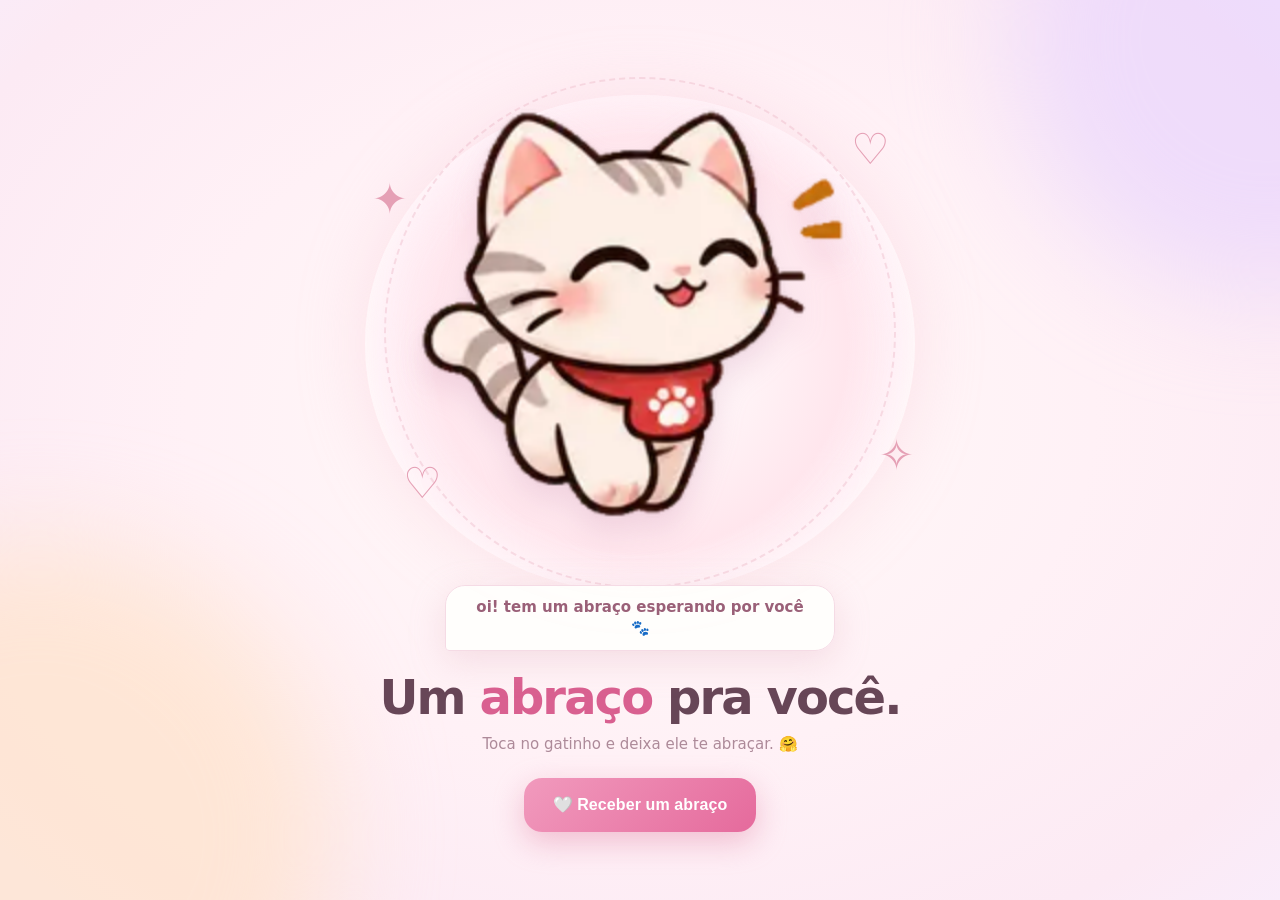
==== commit 9596239c: "feat: simplify hugs to one fullscreen animated kitten and a single hug button" ====
--- a/abracos/index.html
+++ b/abracos/index.html
@@ -1,519 +1,139 @@
 <!doctype html>
 <html lang="pt-BR">
 <head>
-<meta charset="UTF-8"><meta name="viewport" content="width=device-width, initial-scale=1, viewport-fit=cover">
-<meta name="theme-color" content="#fff4f1"><meta name="color-scheme" content="light dark">
-<meta name="site-audio-release" content="audio-fix-4-20261111"><meta name="description" content="Um gatinho caminha até você e te dá um abraço virtual! Mensagens fofas para amigos, familiares e qualquer pessoa especial.">
-<meta property="og:title" content="Web Abraços 🐾 — tem um abraço te esperando"><meta property="og:description" content="Um gatinho vem correndo te dar um abraço. Um carinho pra deixar o dia melhor!"><meta property="og:type" content="website"><meta name="twitter:card" content="summary">
-<link rel="icon" href="data:image/svg+xml,%3Csvg xmlns='http://www.w3.org/2000/svg' viewBox='0 0 100 100'%3E%3Ctext y='.9em' font-size='88'%3E%F0%9F%90%B1%3C/text%3E%3C/svg%3E">
-<title>Web Abraços — um gatinho tem um abraço pra você</title>
-<style>:root{color-scheme:light;--ink:#563c55;--muted:#947b90;--bg:#fff9f7;--surface:#fff;--line:#f1e6e8;--rose:#ed769a;--rose-deep:#cd5986;--violet:#a784c6;--peach:#f4bca0;--cream:#fff2e9;--shadow:0 20px 60px #a96b9720;--pale:#faf0f4}
-*{box-sizing:border-box}html{scroll-behavior:smooth}body{margin:0;min-width:320px;font-family:'DM Sans',system-ui,-apple-system,sans-serif;background:radial-gradient(circle at 85% 4%,#fbe5ee 0,transparent 29%),radial-gradient(circle at 5% 35%,#fff0e9 0,transparent 26%),var(--bg);color:var(--ink);overflow-x:hidden}body.dark{color-scheme:dark;--ink:#f9eafa;--muted:#c3a8bf;--bg:#211a26;--surface:#302635;--line:#4d394e;--pale:#382a3a;--cream:#372d37;--shadow:0 17px 60px #08060950;background:radial-gradient(circle at 85% 4%,#49304a 0,transparent 33%),radial-gradient(circle at 5% 50%,#3d2b3d 0,transparent 32%),var(--bg)}button,input,textarea{font:inherit}button{cursor:pointer}button:disabled{cursor:wait;opacity:.75}a{text-decoration:none;color:inherit}.shell{width:min(1160px,calc(100% - 40px));margin:0 auto}.skip{position:absolute;left:-999px;top:0;z-index:999}.skip:focus{left:12px;top:12px;padding:14px;background:var(--surface);border-radius:12px}.noise{position:fixed;inset:0;opacity:.075;pointer-events:none;z-index:-1;background-image:url("data:image/svg+xml,%3Csvg viewBox='0 0 130 130' xmlns='http://www.w3.org/2000/svg'%3E%3Ccircle cx='25' cy='15' r='1' fill='%23bc95bb'/%3E%3Ccircle cx='80' cy='50' r='1.5' fill='%23bc95bb'/%3E%3Ccircle cx='11' cy='100' r='1' fill='%23bc95bb'/%3E%3C/svg%3E")}.sticker{position:absolute;color:#deb7ca;pointer-events:none;font-size:46px;opacity:.52}.sticker-1{top:180px;left:3%;transform:rotate(35deg)}.sticker-2{top:680px;right:3%;font-size:28px}.sticker-3{top:1020px;left:2%;font-size:50px}
-.header{display:flex;align-items:center;justify-content:space-between;gap:18px;height:100px}.brand{display:inline-flex;align-items:center;font-family:'Nunito',sans-serif;font-size:22px;font-weight:800;white-space:nowrap;letter-spacing:-.8px}.brand-icon{display:inline-grid;place-items:center;font-size:21px;width:44px;height:44px;margin-right:9px;background:#fff;border-radius:16px;box-shadow:0 5px 22px #e3b7ca55}.brand-bold{font-weight:900}.brand-dot{color:var(--rose)}.desktop-nav{display:flex;align-items:center;gap:30px;margin-left:auto;color:var(--muted);font-size:13px;font-weight:800}.desktop-nav button{color:inherit;border:0;background:none;font-weight:inherit}.desktop-nav a:hover,.desktop-nav button:hover{color:var(--rose-deep)}.header-tools{display:flex;gap:9px}.icon-button{width:42px;height:42px;display:grid;place-items:center;border:1px solid var(--line);border-radius:15px;background:var(--surface);color:var(--ink);font-weight:900;font-size:20px;box-shadow:0 6px 20px #bf80a418}.icon-button:active{transform:scale(.95)}button:focus-visible,a:focus-visible,input:focus-visible,textarea:focus-visible{outline:3px solid #dd76a8;outline-offset:4px}
-.hero{min-height:650px;padding:54px 0 84px;display:grid;grid-template-columns:.98fr 1.02fr;align-items:center;gap:45px}.overline,.eyebrow{display:inline-flex;align-items:center;gap:9px;color:var(--rose-deep);font-weight:900;font-size:10px;letter-spacing:1.5px}.overline{padding:10px 13px;background:#fbe7ef;border-radius:99px}.dark .overline{background:#463042}.overline-spark{background:var(--rose);color:white;font-size:12px;padding:4px;border-radius:50%}h1,h2,h3{font-family:'Nunito',sans-serif;letter-spacing:-1.4px}h1{font-size:clamp(46px,5.3vw,72px);line-height:1.06;letter-spacing:-3.3px;margin:22px 0 22px;font-weight:900}h1>span:not(.title-dot){color:var(--rose)}.title-dot{color:var(--violet)}.intro{color:var(--muted);max-width:490px;line-height:1.85;font-size:15px;font-weight:600}.mood-section{margin-top:27px}.mood-label{display:block;color:var(--ink);font-size:13px;font-weight:900;margin-bottom:12px}.mood-options{display:flex;gap:8px;flex-wrap:wrap}.mood-chip{background:var(--surface);border:1px solid var(--line);padding:10px 13px;font-size:11px;font-weight:800;color:var(--muted);border-radius:99px;transition:.2s}.mood-chip:hover,.mood-chip.active{background:#fce2ec;border-color:#f2b8cd;color:#b9547d}.dark .mood-chip.active{background:#523348;color:#ffbad4}.hero-buttons{display:flex;gap:12px;align-items:center;flex-wrap:wrap;margin-top:24px}.button{display:inline-flex;justify-content:center;align-items:center;gap:12px;border-radius:17px;padding:17px 22px;border:1px solid transparent;font-size:13px;font-weight:900;transition:transform .2s,box-shadow .2s,background .2s}.button:hover{transform:translateY(-3px)}.button:active{transform:scale(.97)}.button.primary{color:#fff;background:linear-gradient(125deg,#f48aa8,#dc6490);box-shadow:0 12px 28px #e280a050}.button.secondary{border-color:#efdbe4;background:var(--surface);color:var(--rose-deep)}.dark .button.secondary{border-color:var(--line);color:#ffb9d0}.stat-row{display:flex;align-items:center;gap:27px;margin-top:31px}.stat{display:flex;align-items:center;gap:11px}.stat-emoji{background:#fce9f0;width:44px;height:44px;border-radius:16px;display:grid;place-items:center;font-size:22px}.dark .stat-emoji{background:#54384d}.stat strong{display:block;font-size:22px;line-height:1.1;font-weight:900}.stat small{font-size:10px;font-weight:800;color:var(--muted)}.stat-divider{width:1px;height:35px;background:var(--line)}.hero-helper{color:#bb91a5;font-size:11px;font-weight:700;margin:22px 0 0}
-.scene-shell{position:relative;height:555px;border-radius:45px;background:linear-gradient(155deg,#f9e4eb,#fde9ee 40%,#fff0e7);border:8px solid #fff9fa;box-shadow:0 23px 58px #dcadbf5c;isolation:isolate;overflow:hidden}.dark .scene-shell{background:linear-gradient(155deg,#4b354a,#4a354c 48%,#533847);border-color:#473344;box-shadow:0 26px 80px #08060966}.scene-shell:before,.scene-shell:after{content:"";position:absolute;border-radius:50%;pointer-events:none;z-index:-1}.scene-shell:before{width:330px;height:330px;background:#ffffff53;top:85px;left:calc(50% - 165px);box-shadow:0 0 0 26px #ffffff2c,0 0 0 58px #ffffff18}.scene-shell:after{width:620px;height:140px;background:#f9d5d7;bottom:-95px;left:50%;transform:translateX(-50%);box-shadow:0 -12px 50px #f9c9d743}.dark .scene-shell:after{background:#5c4057}.scene-halo{position:absolute;width:270px;height:270px;top:127px;left:50%;transform:translateX(-50%);border-radius:50%;background:#fffcf5b2;filter:blur(17px);z-index:0}.scene-top-pill{position:absolute;z-index:3;top:24px;left:24px;background:#ffffffb7;border:1px solid #f9e3ed;border-radius:99px;padding:10px 13px;display:flex;align-items:center;gap:8px;font-size:9px;letter-spacing:1.2px;font-weight:900;color:#a47a91}.dark .scene-top-pill{background:#573e54;color:#f2c8df}.online-dot{width:7px;height:7px;border-radius:50%;background:#7cbb94;box-shadow:0 0 0 4px #c9e8d7}.paw{margin-left:4px}.scene-stars span{position:absolute;color:#ec9fb6;z-index:1;animation:twinkle 2.7s ease-in-out infinite}.scene-stars span:nth-child(1){top:95px;left:45px;font-size:32px}.scene-stars span:nth-child(2){top:100px;right:54px;font-size:22px;animation-delay:.6s}.scene-stars span:nth-child(3){bottom:130px;left:45px;font-size:31px;animation-delay:1.5s}.scene-stars span:nth-child(4){bottom:153px;right:47px;font-size:25px;animation-delay:1s}.scene-floor{position:absolute;width:60%;height:28px;border-radius:50%;background:#b87e8a30;filter:blur(10px);left:20%;bottom:84px;z-index:0}.cat-button{position:absolute;inset:65px 15px 58px;width:calc(100% - 30px);border:0;background:none;display:flex;align-items:center;justify-content:center;z-index:2;cursor:pointer;overflow:visible;transform-origin:50% 63%;animation:idle-body 4s ease-in-out infinite}.cat-button canvas{display:block;width:min(100%,420px);height:auto;aspect-ratio:1;object-fit:contain;filter:drop-shadow(0 10px 8px #a56a8b26)}.cat-shadow{position:absolute;left:50%;bottom:21px;transform:translateX(-50%);width:50%;height:22px;border-radius:50%;background:#ab7b8350;filter:blur(15px);z-index:-1}.cat-button.walking{animation:walk-in 1.05s cubic-bezier(.18,.74,.29,1) both}.cat-button.hugging{animation:big-hug 1.1s cubic-bezier(.34,.73,.31,1) both}.cat-button.retreat{animation:step-back .7s ease-out both}.cat-button.strolling{animation:stroll 3.1s ease-in-out both}.scene-shell.hug-glow .hug-veil{opacity:1}.hug-veil{opacity:0;pointer-events:none;position:absolute;inset:0;z-index:2;background:radial-gradient(circle at 50% 49%,#fff6f2bc,transparent 60%);transition:opacity .2s}.speech{position:absolute;z-index:5;left:50%;bottom:66px;transform:translateX(-50%);background:#fff;color:#98617c;padding:13px 17px;border-radius:16px 16px 16px 4px;box-shadow:0 8px 24px #ba8aa13b;white-space:normal;max-width:80%;text-align:center;font-size:12px;font-weight:800}.scene-bottom{position:absolute;bottom:12px;left:18px;right:18px;display:flex;justify-content:space-between;align-items:center;gap:8px;color:#ac8397;font-size:10px;font-weight:800;z-index:5}.scene-bottom button{border:0;background:none;color:#ae6690;font-weight:900;cursor:pointer;font-size:11px}.marquee{margin-top:2px;padding:19px 20px;background:#fdf0ee;border:1px solid #f8e4e7;border-radius:19px;overflow:hidden;color:#c488a1;font-size:11px;letter-spacing:1.5px;text-transform:uppercase;font-weight:900}.dark .marquee{background:#382a37;border-color:#4d394e}.marquee div{white-space:nowrap;text-align:center}.marquee span{color:#e6b4c7;padding:0 20px}
-.quick,.notes-section{padding-top:100px}.quick-heading{display:flex;align-items:flex-end;justify-content:space-between;gap:28px;margin-bottom:28px}.quick-heading h2,.section-header h2,.create-card h2{font-size:clamp(30px,3.4vw,43px);font-weight:900;margin:11px 0 0;line-height:1.18}.quick-heading p,.section-header p{font-size:13px;color:var(--muted);font-weight:700;line-height:1.7;max-width:310px;margin:0}.quick-grid{display:grid;grid-template-columns:repeat(3,minmax(0,1fr));gap:20px}.quick-card{position:relative;text-align:left;border:1px solid #ffffff70;min-height:255px;border-radius:25px;padding:22px;overflow:hidden;color:#674d5b;box-shadow:0 12px 24px #cca8b51d;transition:transform .2s}.quick-card:hover,.note-card:hover{transform:translateY(-5px)}.quick-card.lavender{background:#ece3fa}.quick-card.peach{background:#ffe8de}.quick-card.mint{background:#e3f4ef}.quick-art{position:absolute;right:21px;top:27px;font-size:68px;transform:rotate(8deg)}.quick-type{position:relative;display:inline-block;padding:8px 10px;background:#fff9;border-radius:99px;font-size:9px;letter-spacing:1.1px;color:#a17893;font-weight:900}.quick-card strong{position:relative;display:block;font-size:22px;font-family:'Nunito';font-weight:900;letter-spacing:-.5px;margin-top:72px}.quick-card small{display:block;font-size:12px;line-height:1.65;margin-top:7px;color:#917684;max-width:240px}.quick-card .arrow{position:absolute;right:20px;bottom:18px;font-size:22px;color:#9b7196}.dark .quick-card{background:#392c43;border:1px solid #55415b;color:#f3def0}.dark .quick-card small{color:#c3a8bf}
-.section-header{text-align:center;margin-bottom:34px}.section-header h2{max-width:650px;margin:12px auto}.section-header p{max-width:none}.notes-grid{display:grid;grid-template-columns:repeat(4,minmax(0,1fr));gap:16px}.note-card{display:flex;flex-direction:column;align-items:flex-start;text-align:left;border-radius:24px;border:1px solid #ffffff75;min-height:282px;padding:21px;color:#614557;transition:transform .2s,box-shadow .2s}.note-a{background:#ffe8ec}.note-b{background:#ffefdb}.note-c{background:#eae8ff}.note-d{background:#e2f5f0}.dark .note-card{background:#382c3e;border-color:#55415b;color:#f9eafa}.note-top{font-size:9px;letter-spacing:1.3px;font-weight:900;opacity:.66}.note-icon{font-size:42px;margin:22px 0 12px}.note-card strong{font-family:'Nunito';font-weight:900;font-size:18px;line-height:1.25}.note-description{color:#937b89;line-height:1.65;font-size:11px;margin:10px 0}.dark .note-description{color:#d6bcd0}.note-action{margin-top:auto;font-weight:900;font-size:11px;color:#b66f98}.create-section{padding-top:105px}.create-card{display:grid;grid-template-columns:1fr 260px;gap:32px;align-items:center;padding:48px 55px;background:linear-gradient(118deg,#f6e9f2,#fceae3);border-radius:36px;overflow:hidden;min-height:290px}.dark .create-card{background:linear-gradient(118deg,#48324a,#583945)}.create-card p{color:var(--muted);font-size:13px;font-weight:700;line-height:1.8;max-width:430px}.create-card .button{margin-top:8px}.create-illustration{height:220px;display:grid;place-items:center;position:relative}.envelope{font-size:125px;filter:drop-shadow(0 17px 14px #bb8aa35e);animation:idle-body 3.5s infinite}.float-leaf{position:absolute;color:#d27f9d;font-size:37px;animation:twinkle 3s infinite}.float-leaf.a{top:13px;left:5px}.float-leaf.b{right:4px;bottom:24px;animation-delay:1s}.footer{border-top:1px solid var(--line);margin-top:85px;margin-bottom:34px;padding-top:25px;display:flex;justify-content:space-between;align-items:center;gap:18px}.footer>.brand{font-size:18px}.footer span:not(.brand-icon):not(.brand-bold):not(.brand-dot){font-size:11px;color:var(--muted);font-weight:700}.footer button{border:0;background:none;color:var(--rose-deep);font-size:12px;font-weight:900}
-#particle-layer{position:fixed;inset:0;z-index:100;pointer-events:none;overflow:hidden}.particle{position:fixed;top:0;left:0;font-size:var(--size);will-change:transform,opacity;animation:fly var(--duration) ease-out forwards}.toast{position:fixed;z-index:120;bottom:25px;left:50%;transform:translate(-50%,110px);opacity:0;transition:.25s ease;background:var(--surface);border:1px solid var(--line);border-radius:99px;padding:14px 19px;color:var(--ink);font-weight:800;font-size:12px;text-align:center;box-shadow:var(--shadow);max-width:min(480px,calc(100vw - 36px))}.toast.show{transform:translate(-50%,0);opacity:1}dialog{position:fixed;top:50%;left:50%;transform:translate(-50%,-50%);margin:0;background:var(--surface);color:var(--ink);border:1px solid var(--line);border-radius:27px;padding:34px;width:min(540px,calc(100% - 24px));max-height:calc(100dvh - 32px);overflow:auto;box-shadow:0 25px 90px #4c294556}dialog::backdrop{background:#31233294;backdrop-filter:blur(5px)}dialog h2{font-family:'Nunito';font-size:30px;line-height:1.2;margin:14px 0;font-weight:900}dialog .close{position:absolute;top:14px;right:14px;border-radius:50%;background:var(--pale);border:1px solid var(--line);color:var(--ink);height:37px;width:37px;font-size:22px;line-height:1}.paper{margin-top:17px;background:repeating-linear-gradient(to bottom,#fffdfa 0px,#fffdfa 32px,#fbe6e9 33px);border:1px solid #f0dbe0;padding:22px;border-radius:16px;transform:rotate(-1deg);color:#6e5464}.paper-emoji{text-align:center;font-size:42px}.paper h2{text-align:center;font-size:24px}.paper p{line-height:2.05;font-size:14px;font-weight:700;white-space:pre-wrap}.paper-sign{text-align:right;font-size:12px;color:#b16c92;font-weight:900}.dialog-actions,.form-actions{display:flex;flex-wrap:wrap;gap:10px;margin-top:22px}.dialog-actions>.button{flex:1}dialog .dialog-caption,dialog .privacy{line-height:1.6;font-size:12px;color:var(--muted)}dialog form{display:grid;gap:10px;margin-top:20px}dialog label{font-size:12px;font-weight:900}dialog input,dialog textarea{color:var(--ink);background:var(--bg);border:1px solid var(--line);border-radius:13px;padding:13px 15px;width:100%;font-size:13px;resize:vertical}dialog .privacy{margin:20px 0 0}.gift-illustration{text-align:center;font-size:60px;background:var(--pale);padding:22px;border-radius:20px}.gift-illustration+p{line-height:1.9;color:var(--muted);font-size:15px;font-weight:700}
-@keyframes idle-body{0%,100%{transform:translateY(0) rotate(-1deg)}50%{transform:translateY(-10px) rotate(1deg)}}@keyframes twinkle{0%,100%{opacity:.5;transform:scale(.9)}50%{opacity:1;transform:scale(1.1)}}@keyframes walk-in{0%{transform:translate(-13%,18%) scale(.7) rotate(-3deg)}20%{transform:translate(-6%,10%) scale(.79) rotate(2deg)}45%{transform:translate(2%,6%) scale(.89) rotate(-2deg)}70%{transform:translate(5%,2%) scale(.99) rotate(1deg)}100%{transform:translate(0,0) scale(1.08)}}@keyframes big-hug{0%{transform:scale(1.07) translateY(0)}30%{transform:scale(1.34) translateY(9px)}57%{transform:scale(1.55) translateY(21px)}78%{transform:scale(1.45) translateY(21px)}100%{transform:scale(1.35) translateY(10px)}}@keyframes step-back{0%{transform:scale(1.35) translateY(10px)}55%{transform:scale(.9) translateY(-5px)}100%{transform:scale(1) translateY(0)}}@keyframes stroll{0%,100%{transform:translateX(0) scale(.9)}15%{transform:translateX(-19%) scale(.9) rotate(-3deg)}40%{transform:translateX(19%) scale(.9) rotate(3deg)}62%{transform:translateX(-10%) scale(.95) rotate(-1deg)}82%{transform:translateX(7%) scale(.98) rotate(1deg)}}@keyframes fly{0%{transform:translate(var(--x),var(--y)) scale(.5);opacity:0}10%{opacity:1}85%{opacity:1}100%{opacity:0;transform:translate(calc(var(--x) + var(--dx)),calc(var(--y) + var(--dy))) scale(1.3) rotate(var(--rot))}}
-@media(max-width:1000px){.desktop-nav{display:none}.hero{grid-template-columns:1fr;gap:22px;padding-top:25px;padding-bottom:40px}.hero-copy{max-width:720px}.scene-shell{width:min(100%,640px);margin:0 auto}.quick{padding-top:70px}.notes-grid{grid-template-columns:repeat(2,minmax(0,1fr))}.quick-grid{gap:12px}.quick-card{padding:19px}.quick-card strong{font-size:19px}}
-@media(max-width:650px){.shell{width:calc(100% - 30px)}.header{height:77px}.brand{font-size:17px}.brand-icon{width:35px;height:35px;border-radius:12px;font-size:17px}.header-tools{gap:6px}.icon-button{height:37px;width:37px;border-radius:13px;font-size:17px}.hero{padding-top:25px}.overline{font-size:9px;letter-spacing:.8px}.hero h1{font-size:clamp(41px,10vw,55px);letter-spacing:-2px}.intro{font-size:13px}.mood-chip{font-size:10px;padding:9px 11px}.hero-buttons{display:grid;grid-template-columns:1fr}.hero-buttons .button{width:100%}.stat-row{gap:13px}.stat strong{font-size:20px}.stat small{font-size:9px}.stat-emoji{width:38px;height:38px}.scene-shell{height:455px;border-radius:31px;border-width:5px}.scene-shell:before{width:230px;height:230px;top:90px;left:calc(50% - 115px)}.scene-halo{width:215px;height:215px;top:103px}.cat-button{top:75px;bottom:62px;left:5px;right:5px;width:calc(100% - 10px)}.cat-button canvas{max-width:320px}.scene-top-pill{top:14px;left:14px}.speech{bottom:52px;font-size:10px;padding:10px 13px}.scene-bottom{left:10px;right:10px;bottom:8px;font-size:9px}.marquee{font-size:9px;padding:15px 0}.marquee span{padding:0 9px}.quick,.notes-section{padding-top:60px}.quick-heading{display:block}.quick-heading p{margin-top:9px;max-width:100%}.quick-grid,.notes-grid{grid-template-columns:1fr}.quick-card{min-height:180px}.quick-card strong{margin-top:48px}.quick-art{font-size:57px}.note-card{min-height:215px}.note-icon{margin:12px 0 7px}.create-section{padding-top:65px}.create-card{grid-template-columns:1fr;padding:27px 25px;gap:0}.create-illustration{height:140px}.envelope{font-size:95px}.footer{margin-top:50px;flex-direction:column;gap:12px;text-align:center}.dialog-actions,.form-actions{display:grid;grid-template-columns:1fr}.dialog-actions .button,.form-actions .button{width:100%}dialog{padding:25px}}
-@media(prefers-reduced-motion:reduce){*,*:before,*:after{animation-duration:.001ms!important;transition-duration:.001ms!important;scroll-behavior:auto!important}}
-
-.sound-bar{display:flex;align-items:center;flex-wrap:wrap;gap:9px;margin-top:18px;padding:12px;border:1px solid var(--line);border-radius:19px;background:var(--surface);box-shadow:0 8px 28px #ca8caa12}
-.sound-action,.music-action{border:1px solid var(--line);border-radius:13px;background:var(--pale);color:var(--ink);padding:11px 13px;font:800 12px 'DM Sans',system-ui,sans-serif;cursor:pointer;transition:transform .2s}
-.sound-action:hover,.music-action:not(:disabled):hover{transform:translateY(-1px)}
-.sound-action[aria-pressed='true']{color:#a9456f;background:#ffe5ef;border-color:#eeb6ce}.dark .sound-action[aria-pressed='true']{color:#ffd0e2;background:#50304a}
-.music-action:disabled{opacity:.45;cursor:not-allowed}.sound-volume-label{display:inline-flex;gap:7px;align-items:center;color:var(--muted);font-size:11px;font-weight:800}
-#sound-volume{width:75px;accent-color:#d05b89;cursor:pointer}#sound-volume:disabled{opacity:.4;cursor:not-allowed}
-@media(max-width:600px){.sound-bar{justify-content:center}.sound-action{width:100%}.music-action{flex:1}.sound-volume-label{flex:1;justify-content:center}}
-
-
-#test-sound{cursor:pointer;border-radius:12px;padding:11px 16px;box-shadow:0 4px 15px #9d528b26}
-#test-sound:focus-visible{outline:3px solid #ac6bb8;outline-offset:2px}
-#sound-check{display:inline-block;max-width:275px;line-height:1.5}
+<meta charset="utf-8">
+<meta name="viewport" content="width=device-width,initial-scale=1,viewport-fit=cover">
+<meta name="theme-color" content="#fff5f8">
+<meta name="description" content="Um gatinho fofinho caminhando até você para entregar um abraço virtual.">
+<meta property="og:title" content="Um abraço pra você 🐱">
+<meta property="og:description" content="Tem um gatinho vindo te dar um abraço! 🤗">
+<meta property="og:type" content="website">
+<title>Um abraço pra você 🐱</title>
+<style>
+:root{--ink:#674657;--mute:#ad8a99;--pink:#eb76a3;--rose:#d96090;--line:#f5dbe5;font-family:ui-rounded,system-ui,-apple-system,"Segoe UI",sans-serif}
+*{box-sizing:border-box}
+html{min-height:100%;background:#fff7fa}
+body{margin:0;min-height:100svh;display:flex;align-items:center;justify-content:center;overflow-x:hidden;background:radial-gradient(ellipse at 50% 46%,#fffaf8 0%,#fff1f6 50%,#fceaf4 85%,#f9ecfa 100%);color:var(--ink)}
+body::before,body::after{content:"";position:fixed;border-radius:50%;filter:blur(55px);pointer-events:none}
+body::before{width:46vw;height:46vw;background:#ffe2c4a0;left:-20vw;bottom:-18vw}
+body::after{width:40vw;height:40vw;background:#e5d0ff94;right:-19vw;top:-17vw}
+main{position:relative;z-index:1;width:min(100%,660px);min-height:min(100svh,850px);padding:env(safe-area-inset-top) 18px calc(18px + env(safe-area-inset-bottom));display:flex;flex-direction:column;justify-content:center;align-items:center;text-align:center}
+.stage{width:100%;height:min(64svh,565px);min-height:290px;position:relative;display:grid;place-items:center;isolation:isolate}
+.halo{position:absolute;inset:8% 6% 4%;border-radius:50%;background:radial-gradient(circle,#fffefe 10%,#ffe6ed 56%,#ffe4f255 69%,transparent 75%);box-shadow:inset 0 0 50px #fff7,0 0 65px #f8c4d166;transition:transform .48s ease}
+.stage.celebrate .halo{transform:scale(1.13)}
+.ring{position:absolute;width:82%;aspect-ratio:1;border:2px dashed #eab7c565;border-radius:50%;animation:turn 90s linear infinite}
+.spark{position:absolute;color:#e5a0b5;font-size:clamp(25px,4vw,43px);animation:twinkle 2.8s ease-in-out infinite;user-select:none;pointer-events:none}
+.s1{left:7%;top:22%}.s2{right:10%;top:13%;animation-delay:.6s}.s3{right:6%;bottom:24%;animation-delay:1.2s}.s4{left:12%;bottom:19%;animation-delay:1.8s}
+.cat{width:min(100%,550px);height:100%;padding:0;border:0;background:transparent;display:grid;place-items:center;cursor:pointer;position:relative;z-index:2;transform:translateY(0) scale(.92);transition:transform .52s cubic-bezier(.2,.8,.2,1)}
+.cat:not(.walking):not(.hugging):not(.holding):not(.retreat){animation:breathe 3.5s ease-in-out infinite}
+.cat.walking{transform:translateY(11px) scale(1.04)}
+.cat.hugging,.cat.holding{transform:translateY(42px) scale(1.27)}
+.cat.retreat{transform:translateY(0) scale(.92)}
+.cat canvas{display:block;width:min(100%,550px);height:auto;aspect-ratio:1;filter:drop-shadow(0 20px 15px #c785a73b)}
+.cat:focus-visible,.button:focus-visible{outline:3px solid #af4c84;outline-offset:5px;border-radius:24px}
+.bubble{position:relative;z-index:4;max-width:min(92%,390px);min-height:40px;display:grid;place-items:center;padding:11px 19px;margin-top:-30px;border:1px solid var(--line);background:#fffefcf0;box-shadow:0 10px 35px #d89eaf44;border-radius:20px 20px 20px 4px;color:#9a6078;font-weight:750;font-size:clamp(12px,2.8vw,15px);line-height:1.4;transition:transform .25s ease}
+.bubble.pop{transform:scale(1.12)}
+h1{font-size:clamp(31px,7vw,48px);letter-spacing:-1.9px;line-height:1.14;margin:19px 0 7px;font-weight:850}
+h1 span{color:var(--rose)}
+.desc{font-size:clamp(13px,3vw,15px);color:var(--mute);line-height:1.6;margin:0 0 22px}
+.button{display:inline-flex;align-items:center;justify-content:center;gap:10px;padding:16px 29px;min-height:54px;border:0;border-radius:18px;background:linear-gradient(135deg,#f19abd,#e56a9c);color:white;font-size:16px;letter-spacing:.1px;font-weight:820;box-shadow:0 10px 30px #e58baa7d;cursor:pointer;transition:transform .2s,box-shadow .2s}
+.button:hover{transform:translateY(-3px);box-shadow:0 15px 34px #e58baa93}.button:active{transform:scale(.97)}.button[disabled]{cursor:default;opacity:.85}
+.particles{position:fixed;inset:0;pointer-events:none;z-index:40;overflow:hidden}
+.p{position:fixed;left:0;top:0;opacity:0;will-change:transform,opacity;font-size:var(--size,25px);animation:fly var(--dur,1400ms) ease-out forwards}
+@keyframes fly{0%{opacity:0;transform:translate(var(--x),var(--y)) scale(.4)}10%{opacity:1}82%{opacity:1}100%{opacity:0;transform:translate(calc(var(--x) + var(--dx)),calc(var(--y) + var(--dy))) rotate(var(--rot,35deg)) scale(1.35)}}
+@keyframes breathe{0%,100%{transform:translateY(1px) scale(.92)}50%{transform:translateY(-9px) scale(.94)}}
+@keyframes twinkle{0%,100%{transform:scale(1);opacity:.7}50%{transform:scale(1.3);opacity:1}}
+@keyframes turn{to{transform:rotate(360deg)}}
+@media(max-width:520px){main{padding:8px 12px calc(24px + env(safe-area-inset-bottom));justify-content:center}.stage{height:min(58svh,460px);min-height:270px}.cat,.cat canvas{max-width:450px}.bubble{margin-top:-25px}h1{margin-top:15px}.desc{margin-bottom:18px}.ring{width:85%}}
+@media(max-height:650px){main{min-height:100svh}.stage{height:52svh;min-height:220px}h1{margin-top:12px}.desc{margin-bottom:12px}}
+@media(prefers-reduced-motion:reduce){.spark,.ring,.cat:not(.walking):not(.hugging):not(.holding):not(.retreat){animation:none!important}*,*::before,*::after{scroll-behavior:auto!important}}
 </style>
 </head>
 <body>
-<a class="skip" href="#inicio">Ir para o conteúdo</a>
-<div class="noise" aria-hidden="true"></div>
-<div class="sticker sticker-1" aria-hidden="true">✳</div><div class="sticker sticker-2" aria-hidden="true">✦</div><div class="sticker sticker-3" aria-hidden="true">♡</div>
-<header class="header shell">
-  <a class="brand" href="#inicio" aria-label="Web Abraços, início"><span class="brand-icon">🐾</span> web<span class="brand-bold">abraços</span><span class="brand-dot">.</span></a>
-  <nav class="desktop-nav" aria-label="Menu"><a href="#recados">Recadinhos</a><a href="#funciona">Como funciona</a><button type="button" data-open="custom">Criar mensagem</button></nav>
-  <div class="header-tools"><button id="sound-toggle" type="button" class="icon-button" aria-label="Ativar som" title="Ativar ou desativar som">♪</button><button id="theme-toggle" type="button" class="icon-button" aria-label="Trocar tema" title="Trocar tema">☾</button><button id="share-top" type="button" class="icon-button" aria-label="Compartilhar site" title="Compartilhar">↗</button></div>
-</header>
-<main id="inicio">
-<section class="hero shell">
-  <div class="hero-copy">
-    <div class="overline"><span class="overline-spark">✦</span> UM POUQUINHO DE CARINHO, SEM MOTIVO ESPECIAL</div>
-    <h1>Um abraço<br><span>pra melhorar</span><br>o seu dia<span class="title-dot">.</span></h1>
-    <p class="intro">Às vezes, tudo que a gente precisa é de um abracinho. Esse gatinho atravessa a tela só pra te dar um. Um gesto simples de amizade e cuidado — só carinho mesmo. 🐾</p>
-    <div class="mood-section"><span class="mood-label">Qual abraço combina com hoje?</span>
-      <div class="mood-options" id="mood-options" role="group" aria-label="Escolha o tipo de abraço">
-        <button type="button" class="mood-chip active" data-mood="amizade" aria-pressed="true">🫶 Amizade</button>
-        <button type="button" class="mood-chip" data-mood="aconchego" aria-pressed="false">🧸 Aconchego</button>
-        <button type="button" class="mood-chip" data-mood="forca" aria-pressed="false">🌻 Força</button>
-        <button type="button" class="mood-chip" data-mood="festa" aria-pressed="false">🎉 Comemorar</button>
-      </div>
-    </div>
-    <div class="hero-buttons"><button id="hug-now" type="button" class="button primary"><span aria-hidden="true">🤗</span> Receber meu abraço <span aria-hidden="true">↗</span></button><button id="surprise" type="button" class="button secondary"><span aria-hidden="true">✨</span> Me surpreenda</button></div>
-    <div class="stat-row"><div class="stat"><span class="stat-emoji">🐾</span><span><strong id="hug-count">0</strong><small>abraços neste aparelho</small></span></div><span class="stat-divider"></span><div class="stat"><span class="stat-emoji">☁️</span><span><strong>∞</strong><small>abraços disponíveis</small></span></div></div>
-    <p class="hero-helper">psiu... também dá pra tocar no gatinho pra ganhar um abraço!</p>
-    <div class="sound-bar" aria-label="Controles de som"><button id="test-sound" class="sound-action" type="button" style="font-weight:900;border:2px solid #ca77a0;background:#fff;color:#91446b" aria-label="Testar som agora">▶ Testar som</button><span id="sound-check" role="status" style="font-size:12px;font-weight:700;color:var(--muted)">Toque em Testar som para ouvir uma sequência de notas.</span><button id="sound-banner" class="sound-action" type="button" aria-pressed="false">🔇 Ativar sons dos passinhos e abraços</button><button id="music-toggle" class="music-action" type="button" aria-pressed="false" disabled>♫ Música ambiente: desligada</button><label for="sound-volume" class="sound-volume-label">Volume <input type="range" id="sound-volume" min="0" max="100" step="5" value="75" aria-label="Volume dos sons"></label></div>
-  </div>
-  <div class="scene-shell" id="scene">
-    <div class="scene-stars" aria-hidden="true"><span>✦</span><span>✳</span><span>♡</span><span>✧</span></div>
-    <div class="scene-top-pill"><span class="online-dot"></span> GATINHO DO ABRAÇO <span class="paw">🐾</span></div>
-    <div class="scene-halo" aria-hidden="true"></div>
-    <div class="scene-floor" aria-hidden="true"></div>
-    <button id="cat-button" class="cat-button" type="button" aria-label="Tocar no gatinho para ele caminhar até você e dar um abraço"><canvas id="cat-canvas" width="460" height="460" aria-hidden="true"></canvas><span class="cat-shadow" aria-hidden="true"></span></button>
-    <div class="hug-veil" aria-hidden="true"></div>
-    <div class="speech" id="speech" role="status" aria-live="polite">oi! trouxe um abraço pra você ☁️</div>
-    <div class="scene-bottom"><span id="stage-label">esperando um abraço...</span><button id="walk-only" type="button" title="Ver o gatinho passear">ver o passeio <span aria-hidden="true">→</span></button></div>
-  </div>
-</section>
-<section class="marquee shell" aria-label="Carinhos"><div>pequenos gestos <span>✦</span> grandes sorrisos <span>✦</span> carinho gratuito <span>✦</span> sem data pra acabar <span>✦</span> pequenos gestos <span>✦</span> grandes sorrisos</div></section>
-<section class="quick shell" id="funciona">
-  <div class="quick-heading"><div><span class="eyebrow">ABRAÇOS EM TODAS AS FORMAS</span><h2>Mais jeitos de fazer alguém sorrir</h2></div><p>Um carinho simples que dá pra mandar a qualquer pessoa — e sem colocar nomes.</p></div>
-  <div class="quick-grid">
-    <button type="button" class="quick-card lavender" id="group-hug"><span class="quick-art">🫂</span><span class="quick-type">TODO MUNDO JUNTO</span><strong>Abraço coletivo</strong><small>Uma chuva de abraços, com muitos confetes fofinhos.</small><span class="arrow">↗</span></button>
-    <button type="button" class="quick-card peach" id="random-note"><span class="quick-art">💌</span><span class="quick-type">UM BILHETINHO</span><strong>Mensagem surpresa</strong><small>Abra um recado aleatório pra melhorar o dia.</small><span class="arrow">↗</span></button>
-    <button type="button" class="quick-card mint" id="download-card"><span class="quick-art">🎨</span><span class="quick-type">GUARDAR OU ENVIAR</span><strong>Cartão de carinho</strong><small>Salve uma imagem fofinha com sua mensagem.</small><span class="arrow">↗</span></button>
-  </div>
-</section>
-<section class="notes-section shell" id="recados">
-  <div class="section-header"><span class="eyebrow">RECADINHOS PRA TODO MUNDO</span><h2>Recadinhos que cabem em qualquer amizade.</h2><p>Para aquela pessoa que merece um sorriso hoje.</p></div>
-  <div class="notes-grid" id="notes-grid">
-    <button type="button" class="note-card note-a" data-note="0"><span class="note-top">01 · PRA ALEGRAR</span><span class="note-icon">🌻</span><strong>Um abraço pra dar uma forcinha.</strong><span class="note-description">O dia pode ser difícil, mas você não precisa carregar tudo sem ajuda.</span><span class="note-action">abrir recadinho ↗</span></button>
-    <button type="button" class="note-card note-b" data-note="1"><span class="note-top">02 · PRA SORRIR</span><span class="note-icon">🍪</span><strong>Um carinho só porque sim.</strong><span class="note-description">Sem motivo especial. Às vezes um gesto pequeno faz diferença.</span><span class="note-action">abrir recadinho ↗</span></button>
-    <button type="button" class="note-card note-c" data-note="2"><span class="note-top">03 · PRA COMEMORAR</span><span class="note-icon">🎈</span><strong>Um abraço de parabéns!</strong><span class="note-description">Pelas pequenas vitórias, pelas grandes e por tudo entre elas.</span><span class="note-action">abrir recadinho ↗</span></button>
-    <button type="button" class="note-card note-d" data-note="3"><span class="note-top">04 · DIA CORRIDO</span><span class="note-icon">☕</span><strong>Uma pausa fofinha.</strong><span class="note-description">Bebe uma água, descansa os ombros e recebe esse abraço virtual.</span><span class="note-action">abrir recadinho ↗</span></button>
-  </div>
-</section>
-<section class="create-section shell"><div class="create-card"><div><span class="eyebrow">DO SEU JEITINHO</span><h2>Quer deixar o abraço<br>com a sua cara?</h2><p>Escreva um recado, escolha o tom e compartilhe um link personalizado. Nenhum nome é necessário.</p><button type="button" class="button primary" data-open="custom">✎ Criar meu próprio abraço</button></div><div class="create-illustration" aria-hidden="true"><div class="envelope">💌</div><span class="float-leaf a">✦</span><span class="float-leaf b">✳</span></div></div></section>
+<main>
+  <section class="stage" id="stage" aria-label="Gatinho animado caminhando para te abraçar">
+    <div class="halo" aria-hidden="true"></div><div class="ring" aria-hidden="true"></div>
+    <span class="spark s1" aria-hidden="true">✦</span><span class="spark s2" aria-hidden="true">♡</span><span class="spark s3" aria-hidden="true">✧</span><span class="spark s4" aria-hidden="true">♡</span>
+    <button class="cat" id="cat" type="button" aria-label="Tocar no gatinho para receber um abraço"><canvas id="sprite-canvas" width="460" height="460" aria-label="Gatinho fofinho que abre os braços e dá um abraço" role="img"></canvas></button>
+  </section>
+  <div class="bubble" id="bubble" role="status" aria-live="polite">oi! tem um abraço esperando por você 🐾</div>
+  <h1>Um <span>abraço</span> pra você.</h1>
+  <p class="desc">Toca no gatinho e deixa ele te abraçar. 🤗</p>
+  <button class="button" id="hug" type="button">🤍 Receber um abraço</button>
 </main>
-<footer class="footer shell"><a class="brand" href="#inicio"><span class="brand-icon">🐾</span> web<span class="brand-bold">abraços</span><span class="brand-dot">.</span></a><span>feito pra espalhar gentileza, um abraço de cada vez ☁️</span><button type="button" id="footer-share">compartilhar ↗</button></footer>
-<div id="particle-layer" aria-hidden="true"></div><div class="toast" id="toast" role="status" aria-live="polite"></div>
-<dialog id="note-dialog" aria-labelledby="note-title"><button type="button" class="close" data-close aria-label="Fechar">×</button><span class="eyebrow">CORREIO DE ABRAÇOS · 🐾</span><div class="paper"><div class="paper-emoji">💌</div><h2 id="note-title">Um recadinho pra você</h2><p id="note-body"></p><div class="paper-sign" id="note-sign">— um abraço virtual</div></div><div class="dialog-actions"><button type="button" id="copy-note" class="button secondary">Copiar mensagem</button><button type="button" id="share-note" class="button primary">Compartilhar recado ↗</button></div></dialog>
-<dialog id="custom-dialog" aria-labelledby="custom-title"><button type="button" class="close" data-close aria-label="Fechar">×</button><span class="eyebrow">UM ABRAÇO SÓ SEU</span><h2 id="custom-title">Monte seu recadinho ☁️</h2><p class="dialog-caption">Tudo opcional. Se não escrever nada, o link continua fofinho e sem nomes.</p><form id="custom-form"><label for="custom-heading">Título curto</label><input id="custom-heading" type="text" maxlength="60" placeholder="Um abraço pra você!"><label for="custom-text">Mensagem</label><textarea id="custom-text" maxlength="320" rows="4" placeholder="Passando aqui pra deixar um carinho em forma de abraço..."></textarea><label for="custom-sign">Assinatura (opcional)</label><input id="custom-sign" type="text" maxlength="50" placeholder="de alguém que te quer bem"><div class="form-actions"><button type="submit" class="button primary">Salvar e copiar link ↗</button><button type="button" id="reset-custom" class="button secondary">Limpar</button></div></form><p class="privacy">🔒 A mensagem fica no endereço do link. Qualquer pessoa com esse link pode lê-la; não escreva informações privadas.</p></dialog>
-<dialog id="gift-dialog" aria-labelledby="gift-title"><button type="button" class="close" data-close aria-label="Fechar">×</button><span class="eyebrow">SURPRESA DO DIA</span><h2 id="gift-title">Um lembrete de carinho ✨</h2><div class="gift-illustration">🐱 🫶</div><p id="gift-text"></p><div class="dialog-actions"><button class="button secondary" id="another-gift" type="button">Outro recado ✦</button><button class="button primary" id="send-gift" type="button">Enviar este carinho ↗</button></div></dialog>
-<img id="sprite-image" src="[data-uri]" alt="" hidden decoding="async">
-<script>(() => {
-'use strict';
-const $ = selector => document.querySelector(selector);
-const $$ = selector => [...document.querySelectorAll(selector)];
-const toastEl = $('#toast');
-const scene = $('#scene');
-const cat = $('#cat-button');
-const stageLabel = $('#stage-label');
-const speech = $('#speech');
-const hugCount = $('#hug-count');
-const img = $('#sprite-image');
-const canvas = $('#cat-canvas');
-const ctx = canvas.getContext('2d');
-const defaultH1 = $('h1').innerHTML;
-const defaultIntro = $('.intro').textContent;
-const prefersReducedMotion = matchMedia('(prefers-reduced-motion: reduce)');
-
-const messages = [
-  'Um abraço de amizade pra deixar seu dia mais leve. 🐾',
-  'Passando só pra deixar um abraço bem quentinho. 🤗',
-  'Que hoje você encontre um motivo, mesmo pequeno, pra sorrir. 🌻',
-  'Um abraço de parabéns! Que venham muitas coisas legais. 🎉',
-  'Se o dia estiver puxado, respira e recebe esse abraço. ☁️',
-  'Às vezes, um carinho simples já faz toda a diferença. 🍀',
-  'Um abraço virtual e uma torcida pra tudo dar certo! ✨',
-  'Pra quem merece uma pausa, um sorriso e um abraço. 🧸'
-];
-const presets = [
-  {title:'Um abraço pra dar uma forcinha.',text:'O dia pode ser difícil, mas você não precisa carregar tudo sem ajuda. Que esse abraço virtual deixe as coisas um pouquinho mais leves. 🌻'},
-  {title:'Um carinho só porque sim.',text:'Sem motivo especial. Só passando pra te lembrar que você merece coisas boas e um abraço apertado. 🍪'},
-  {title:'Um abraço de parabéns!',text:'Pelas pequenas vitórias, pelas grandes e por tudo entre elas: comemorar com um abraço sempre vale a pena! 🎈'},
-  {title:'Uma pausa fofinha.',text:'Bebe uma água, relaxa os ombros e recebe esse abraço. Que o resto do dia seja tranquilo. ☕'}
-];
-const moods = {
-  amizade:{name:'Amizade',bubble:'abraço de amizade chegando! 🫶',note:messages[0],color:'#f4a7b8'},
-  aconchego:{name:'Aconchego',bubble:'um abraço quentinho! 🧸',note:messages[1],color:'#f2b588'},
-  forca:{name:'Força',bubble:'você consegue! abraço de força! 🌻',note:messages[2],color:'#a9c8a6'},
-  festa:{name:'Comemorar',bubble:'abraço de comemoração! 🎉',note:messages[3],color:'#b6a0e3'}
-};
-const qs = new URLSearchParams(location.search);
-const state = {
-  mood: 'amizade',
-  hugs: clamp(Number(readStore('abracos_v2_count', '0')) || 0,0,9999999),
-  sound: readStore('abracos_v2_sound', 'false') === 'true',
-  dark: readStore('abracos_v2_dark', 'false') === 'true',
-  title: clean(qs.get('titulo'), 60),
-  text: clean(qs.get('recado'), 320),
-  signature: clean(qs.get('assinatura'), 50),
-  currentText: '',
-  currentTitle: '',
-  lastGift: -1,
-  phase: 'idle',
-  started: 0,
-  lastFrame: -1,
-  contact: false,
-  walkOnly: false,
-  group: false,
-  seenCustom: false,
-  volume: clamp(Number(readStore('abracos_v3_volume','0.75'))||0,0,1),
-  music: false, musicTimer: null, lastStepTime: 0,
-  soundContext: null,
-  toastTimer: null
-};
-const hasGift = Boolean(state.text || state.title);
-
-function clean(value, length){return String(value ?? '').replace(/[\u0000-\u001f\u007f]/g, '').trim().slice(0,length)}
-function clamp(x,min,max){return Math.min(max,Math.max(min,x))}
-function readStore(k, fallback){try{return localStorage.getItem(k) ?? fallback}catch(e){return fallback}}
-function saveStore(k,v){try{localStorage.setItem(k,String(v))}catch(e){}}
-function applyPrefs(){
-  document.body.classList.toggle('dark',state.dark);
-  $('#theme-toggle').textContent=state.dark?'☀':'☾';
-  $('#theme-toggle').setAttribute('aria-label',state.dark?'Ativar tema claro':'Ativar tema escuro');
-  $('#sound-toggle').textContent=state.sound?'🔊':'🔇';
-  $('#sound-toggle').setAttribute('aria-pressed',String(state.sound));
-  $('#sound-toggle').setAttribute('aria-label',state.sound?'Desligar sons':'Ativar sons');
+<div class="particles" id="particles" aria-hidden="true"></div>
+<img id="sprite" src="[data-uri]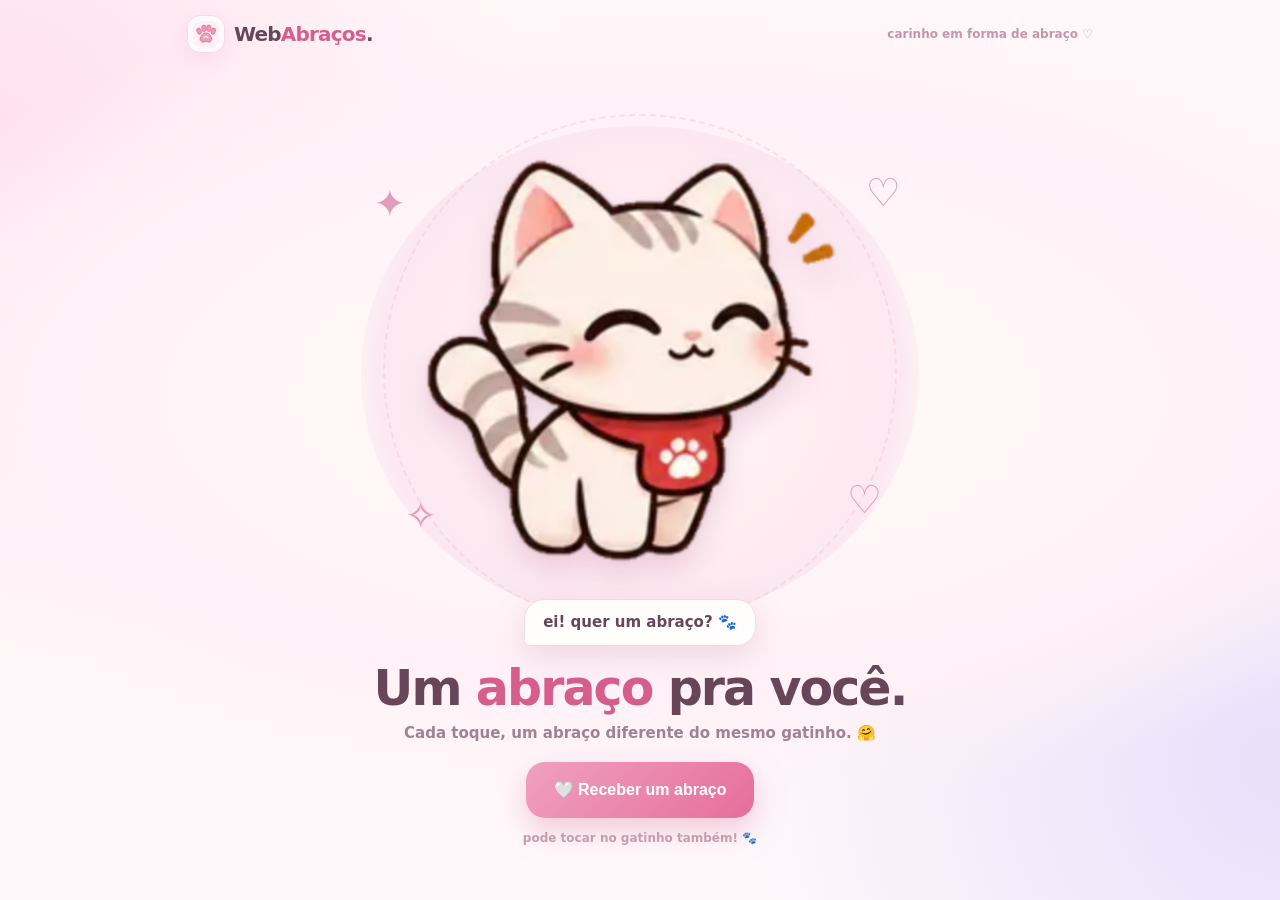
==== commit d5a97eb8: "feat: WebAbraços paw favicon and brand, 14 varied hug sequences, 8 idle animations with same cat" ====
--- a/abracos/index.html
+++ b/abracos/index.html
@@ -4,136 +4,203 @@
 <meta charset="utf-8">
 <meta name="viewport" content="width=device-width,initial-scale=1,viewport-fit=cover">
 <meta name="theme-color" content="#fff5f8">
-<meta name="description" content="Um gatinho fofinho caminhando até você para entregar um abraço virtual.">
-<meta property="og:title" content="Um abraço pra você 🐱">
-<meta property="og:description" content="Tem um gatinho vindo te dar um abraço! 🤗">
-<meta property="og:type" content="website">
-<title>Um abraço pra você 🐱</title>
+<meta name="description" content="WebAbraços — um gatinho fofinho que caminha e entrega abraços virtuais com várias animações.">
+<meta property="og:type" content="website"><meta property="og:title" content="WebAbraços 🐾">
+<meta property="og:description" content="Cada toque, um abraço diferente do mesmo gatinho!">
+<title>WebAbraços 🐾 — um abraço pra você</title>
+<link rel="icon" type="image/svg+xml" href="data:image/svg+xml,%3Csvg%20xmlns%3D%22http%3A%2F%2Fwww.w3.org%2F2000%2Fsvg%22%20viewBox%3D%220%200%2064%2064%22%3E%3Crect%20width%3D%2264%22%20height%3D%2264%22%20rx%3D%2217%22%20fill%3D%22%23fff0f4%22%2F%3E%3Cg%20fill%3D%22%23f09bb7%22%20stroke%3D%22%23d96d95%22%20stroke-width%3D%222%22%3E%3Cellipse%20cx%3D%2215%22%20cy%3D%2225%22%20rx%3D%225%22%20ry%3D%228%22%20transform%3D%22rotate(-20%2015%2025)%22%2F%3E%3Cellipse%20cx%3D%2227%22%20cy%3D%2218%22%20rx%3D%225.5%22%20ry%3D%228%22%2F%3E%3Cellipse%20cx%3D%2239%22%20cy%3D%2218%22%20rx%3D%225.5%22%20ry%3D%228%22%2F%3E%3Cellipse%20cx%3D%2250%22%20cy%3D%2225%22%20rx%3D%225%22%20ry%3D%228%22%20transform%3D%22rotate(20%2050%2025)%22%2F%3E%3Cpath%20d%3D%22M32%2030c-6.5-2-9%203-13%209-4%207%200%2013%206.5%2013%203%200%204-2%206.5-2s4%202%206.5%202c7%200%2010-6%206-13-3-6-7-11-12.5-9z%22%2F%3E%3C%2Fg%3E%3Cpath%20d%3D%22M27%2041q5-5%2010%200%22%20fill%3D%22none%22%20stroke%3D%22%23fff%22%20stroke-width%3D%222.5%22%20stroke-linecap%3D%22round%22%2F%3E%3C%2Fsvg%3E">
 <style>
-:root{--ink:#674657;--mute:#ad8a99;--pink:#eb76a3;--rose:#d96090;--line:#f5dbe5;font-family:ui-rounded,system-ui,-apple-system,"Segoe UI",sans-serif}
-*{box-sizing:border-box}
-html{min-height:100%;background:#fff7fa}
-body{margin:0;min-height:100svh;display:flex;align-items:center;justify-content:center;overflow-x:hidden;background:radial-gradient(ellipse at 50% 46%,#fffaf8 0%,#fff1f6 50%,#fceaf4 85%,#f9ecfa 100%);color:var(--ink)}
-body::before,body::after{content:"";position:fixed;border-radius:50%;filter:blur(55px);pointer-events:none}
-body::before{width:46vw;height:46vw;background:#ffe2c4a0;left:-20vw;bottom:-18vw}
-body::after{width:40vw;height:40vw;background:#e5d0ff94;right:-19vw;top:-17vw}
-main{position:relative;z-index:1;width:min(100%,660px);min-height:min(100svh,850px);padding:env(safe-area-inset-top) 18px calc(18px + env(safe-area-inset-bottom));display:flex;flex-direction:column;justify-content:center;align-items:center;text-align:center}
-.stage{width:100%;height:min(64svh,565px);min-height:290px;position:relative;display:grid;place-items:center;isolation:isolate}
-.halo{position:absolute;inset:8% 6% 4%;border-radius:50%;background:radial-gradient(circle,#fffefe 10%,#ffe6ed 56%,#ffe4f255 69%,transparent 75%);box-shadow:inset 0 0 50px #fff7,0 0 65px #f8c4d166;transition:transform .48s ease}
-.stage.celebrate .halo{transform:scale(1.13)}
-.ring{position:absolute;width:82%;aspect-ratio:1;border:2px dashed #eab7c565;border-radius:50%;animation:turn 90s linear infinite}
-.spark{position:absolute;color:#e5a0b5;font-size:clamp(25px,4vw,43px);animation:twinkle 2.8s ease-in-out infinite;user-select:none;pointer-events:none}
-.s1{left:7%;top:22%}.s2{right:10%;top:13%;animation-delay:.6s}.s3{right:6%;bottom:24%;animation-delay:1.2s}.s4{left:12%;bottom:19%;animation-delay:1.8s}
-.cat{width:min(100%,550px);height:100%;padding:0;border:0;background:transparent;display:grid;place-items:center;cursor:pointer;position:relative;z-index:2;transform:translateY(0) scale(.92);transition:transform .52s cubic-bezier(.2,.8,.2,1)}
-.cat:not(.walking):not(.hugging):not(.holding):not(.retreat){animation:breathe 3.5s ease-in-out infinite}
-.cat.walking{transform:translateY(11px) scale(1.04)}
-.cat.hugging,.cat.holding{transform:translateY(42px) scale(1.27)}
-.cat.retreat{transform:translateY(0) scale(.92)}
-.cat canvas{display:block;width:min(100%,550px);height:auto;aspect-ratio:1;filter:drop-shadow(0 20px 15px #c785a73b)}
-.cat:focus-visible,.button:focus-visible{outline:3px solid #af4c84;outline-offset:5px;border-radius:24px}
-.bubble{position:relative;z-index:4;max-width:min(92%,390px);min-height:40px;display:grid;place-items:center;padding:11px 19px;margin-top:-30px;border:1px solid var(--line);background:#fffefcf0;box-shadow:0 10px 35px #d89eaf44;border-radius:20px 20px 20px 4px;color:#9a6078;font-weight:750;font-size:clamp(12px,2.8vw,15px);line-height:1.4;transition:transform .25s ease}
-.bubble.pop{transform:scale(1.12)}
-h1{font-size:clamp(31px,7vw,48px);letter-spacing:-1.9px;line-height:1.14;margin:19px 0 7px;font-weight:850}
-h1 span{color:var(--rose)}
-.desc{font-size:clamp(13px,3vw,15px);color:var(--mute);line-height:1.6;margin:0 0 22px}
-.button{display:inline-flex;align-items:center;justify-content:center;gap:10px;padding:16px 29px;min-height:54px;border:0;border-radius:18px;background:linear-gradient(135deg,#f19abd,#e56a9c);color:white;font-size:16px;letter-spacing:.1px;font-weight:820;box-shadow:0 10px 30px #e58baa7d;cursor:pointer;transition:transform .2s,box-shadow .2s}
-.button:hover{transform:translateY(-3px);box-shadow:0 15px 34px #e58baa93}.button:active{transform:scale(.97)}.button[disabled]{cursor:default;opacity:.85}
-.particles{position:fixed;inset:0;pointer-events:none;z-index:40;overflow:hidden}
-.p{position:fixed;left:0;top:0;opacity:0;will-change:transform,opacity;font-size:var(--size,25px);animation:fly var(--dur,1400ms) ease-out forwards}
-@keyframes fly{0%{opacity:0;transform:translate(var(--x),var(--y)) scale(.4)}10%{opacity:1}82%{opacity:1}100%{opacity:0;transform:translate(calc(var(--x) + var(--dx)),calc(var(--y) + var(--dy))) rotate(var(--rot,35deg)) scale(1.35)}}
-@keyframes breathe{0%,100%{transform:translateY(1px) scale(.92)}50%{transform:translateY(-9px) scale(.94)}}
-@keyframes twinkle{0%,100%{transform:scale(1);opacity:.7}50%{transform:scale(1.3);opacity:1}}
-@keyframes turn{to{transform:rotate(360deg)}}
-@media(max-width:520px){main{padding:8px 12px calc(24px + env(safe-area-inset-bottom));justify-content:center}.stage{height:min(58svh,460px);min-height:270px}.cat,.cat canvas{max-width:450px}.bubble{margin-top:-25px}h1{margin-top:15px}.desc{margin-bottom:18px}.ring{width:85%}}
-@media(max-height:650px){main{min-height:100svh}.stage{height:52svh;min-height:220px}h1{margin-top:12px}.desc{margin-bottom:12px}}
-@media(prefers-reduced-motion:reduce){.spark,.ring,.cat:not(.walking):not(.hugging):not(.holding):not(.retreat){animation:none!important}*,*::before,*::after{scroll-behavior:auto!important}}
+:root{font-family:ui-rounded,system-ui,-apple-system,"Segoe UI",sans-serif;--ink:#664658;--muted:#a18292;--rose:#e979a4;--deep:#d55e8d;--border:#efdae4}
+*{box-sizing:border-box}html{min-height:100%;background:#fff6fa}
+body{margin:0;min-height:100svh;color:var(--ink);overflow-x:clip;background:radial-gradient(ellipse 70% 46% at 52% 44%,#fffdfa,#fff1f7 70%,transparent),radial-gradient(circle at 0% 15%,#ffe0ed,transparent 35%),radial-gradient(circle at 100% 85%,#e9dffb,transparent 37%),#fff8fa}
+header{height:67px;position:relative;z-index:2;width:min(100%,950px);margin:auto;padding:13px 22px;display:flex;align-items:center;justify-content:space-between;gap:12px}
+.brand{display:flex;align-items:center;gap:9px;font-weight:900;letter-spacing:-.8px;font-size:20px;white-space:nowrap}
+.brand svg{width:38px;height:38px;background:#fff9fc;border:1px solid #f4dbe5;border-radius:13px;padding:5px;box-shadow:0 7px 20px #dda6c133}
+.brand strong{color:var(--deep)}.header-note{font-size:12px;font-weight:650;color:#c794aa}
+main{min-height:calc(100svh - 67px);width:min(100%,760px);padding:0 16px calc(30px + env(safe-area-inset-bottom));margin:auto;display:flex;flex-direction:column;align-items:center;justify-content:center;text-align:center}
+.stage{width:min(100%,620px);height:min(62svh,560px);min-height:295px;position:relative;display:grid;place-items:center;isolation:isolate}
+.halo{position:absolute;inset:6% 5% 5%;border-radius:50%;background:radial-gradient(circle,#fff 5%,#ffebf1 52%,#f8ddeb91 70%,transparent 80%);transition:transform .4s,filter .4s}
+.stage.contact .halo{transform:scale(1.12);filter:blur(2px)}
+.orbit{position:absolute;width:83%;aspect-ratio:1;border:2px dashed #edc7d66b;border-radius:50%;animation:spin 100s linear infinite;pointer-events:none}
+.star{position:absolute;color:#e29cbb;font-size:clamp(22px,4vw,39px);animation:twinkle 3s ease-in-out infinite;pointer-events:none;user-select:none}
+.star.a{left:7%;top:16%}.star.b{right:8%;top:14%;animation-delay:.6s}.star.c{left:12%;bottom:20%;animation-delay:1.3s}.star.d{right:11%;bottom:23%;animation-delay:1.8s}
+.cat{position:relative;z-index:2;width:min(100%,530px);aspect-ratio:1;display:grid;place-items:center;border:0;padding:0;background:transparent;cursor:pointer;transform-origin:center 70%;will-change:transform;-webkit-tap-highlight-color:transparent;touch-action:manipulation;-webkit-user-select:none;user-select:none}
+.cat canvas{display:block;width:100%;height:auto;aspect-ratio:1;pointer-events:none;filter:drop-shadow(0 17px 15px #c28ca950)}
+.cat:focus:not(:focus-visible){outline:none}.cat:focus-visible,.main-button:focus-visible{outline:3px solid #b04d7f;outline-offset:4px;border-radius:22px}
+.speech{position:absolute;z-index:3;bottom:4px;left:50%;transform:translateX(-50%);min-width:180px;max-width:90%;padding:12px 18px;background:#fffefcf2;border:1px solid var(--border);border-radius:20px 20px 20px 5px;box-shadow:0 10px 30px #c88ea94b;font-weight:800;line-height:1.4;font-size:clamp(12px,2.8vw,15px)}
+.speech.pop{animation:pop .35s ease}
+h1{font-size:clamp(31px,7vw,49px);letter-spacing:-1.9px;margin:12px 0 8px;line-height:1.1;font-weight:900}
+h1 span{color:var(--deep)}
+.description{font-weight:600;font-size:clamp(13px,3vw,15px);color:var(--muted);margin:0 0 20px}
+.main-button{appearance:none;border:0;border-radius:19px;padding:16px 28px;min-height:56px;background:linear-gradient(135deg,#f0a1bf,#e66d9b);color:#fff;box-shadow:0 12px 28px #e7a0ba88;font-size:16px;font-weight:850;cursor:pointer;transition:transform .18s;-webkit-tap-highlight-color:transparent;touch-action:manipulation}
+.main-button:hover{transform:translateY(-2px)}.main-button:active{transform:scale(.97)}
+.hint{font-size:12px;color:#c59daf;font-weight:650;margin:13px 0 0}
+.particles{position:fixed;inset:0;overflow:hidden;pointer-events:none;z-index:10}
+.p{position:fixed;top:0;left:0;opacity:0;font-size:var(--size,23px);animation:fly var(--dur,1400ms) ease-out forwards;will-change:transform,opacity}
+@keyframes fly{0%{opacity:0;transform:translate(var(--x),var(--y)) scale(.5)}12%{opacity:1}80%{opacity:1}100%{opacity:0;transform:translate(calc(var(--x) + var(--dx)),calc(var(--y) + var(--dy))) rotate(var(--rot,25deg)) scale(1.3)}}
+@keyframes spin{to{transform:rotate(360deg)}}
+@keyframes twinkle{0%,100%{transform:scale(.9);opacity:.65}50%{transform:scale(1.19);opacity:1}}
+@keyframes pop{50%{transform:translateX(-50%) scale(1.07)}}
+@media(max-width:550px){header{height:57px;padding:10px 14px}.brand{font-size:18px}.brand svg{width:37px;height:37px}.header-note{font-size:10px}main{min-height:calc(100svh - 57px);padding:0 11px calc(21px + env(safe-area-inset-bottom))}.stage{height:min(61svh,475px);min-height:275px}.orbit{width:88%}.cat{width:100%}.description{margin-bottom:17px}}
+@media(max-height:670px){.stage{height:52svh;min-height:215px}h1{margin-top:8px}.description{margin-bottom:11px}.main-button{min-height:48px;padding:11px 23px}}
+@media(prefers-reduced-motion:reduce){.star,.orbit{animation:none}*,*::before,*::after{scroll-behavior:auto!important}}
 </style>
 </head>
 <body>
+<header><div class="brand" aria-label="WebAbraços"><svg xmlns="http://www.w3.org/2000/svg" viewBox="0 0 64 64"><rect width="64" height="64" rx="17" fill="#fff0f4"/><g fill="#f09bb7" stroke="#d96d95" stroke-width="2"><ellipse cx="15" cy="25" rx="5" ry="8" transform="rotate(-20 15 25)"/><ellipse cx="27" cy="18" rx="5.5" ry="8"/><ellipse cx="39" cy="18" rx="5.5" ry="8"/><ellipse cx="50" cy="25" rx="5" ry="8" transform="rotate(20 50 25)"/><path d="M32 30c-6.5-2-9 3-13 9-4 7 0 13 6.5 13 3 0 4-2 6.5-2s4 2 6.5 2c7 0 10-6 6-13-3-6-7-11-12.5-9z"/></g><path d="M27 41q5-5 10 0" fill="none" stroke="#fff" stroke-width="2.5" stroke-linecap="round"/></svg><span>Web<strong>Abraços</strong>.</span></div><span class="header-note" aria-hidden="true">carinho em forma de abraço ♡</span></header>
 <main>
-  <section class="stage" id="stage" aria-label="Gatinho animado caminhando para te abraçar">
-    <div class="halo" aria-hidden="true"></div><div class="ring" aria-hidden="true"></div>
-    <span class="spark s1" aria-hidden="true">✦</span><span class="spark s2" aria-hidden="true">♡</span><span class="spark s3" aria-hidden="true">✧</span><span class="spark s4" aria-hidden="true">♡</span>
-    <button class="cat" id="cat" type="button" aria-label="Tocar no gatinho para receber um abraço"><canvas id="sprite-canvas" width="460" height="460" aria-label="Gatinho fofinho que abre os braços e dá um abraço" role="img"></canvas></button>
-  </section>
-  <div class="bubble" id="bubble" role="status" aria-live="polite">oi! tem um abraço esperando por você 🐾</div>
-  <h1>Um <span>abraço</span> pra você.</h1>
-  <p class="desc">Toca no gatinho e deixa ele te abraçar. 🤗</p>
-  <button class="button" id="hug" type="button">🤍 Receber um abraço</button>
+<section class="stage" id="stage" aria-label="Gatinho com diversas animações de abraço">
+<div class="halo" aria-hidden="true"></div><div class="orbit" aria-hidden="true"></div>
+<span class="star a" aria-hidden="true">✦</span><span class="star b" aria-hidden="true">♡</span><span class="star c" aria-hidden="true">✧</span><span class="star d" aria-hidden="true">♡</span>
+<button id="cat" class="cat" type="button" aria-label="Tocar para receber um abraço surpresa do gatinho"><canvas id="cat-canvas" width="460" height="460" role="img" aria-label="O mesmo gatinho fofinho caminhando e abrindo as patinhas para dar um abraço"></canvas></button>
+<div id="speech" class="speech" role="status" aria-live="polite">ei! quer um abraço? 🐾</div>
+</section>
+<h1>Um <span>abraço</span> pra você.</h1>
+<p class="description">Cada toque, um abraço diferente do mesmo gatinho. 🤗</p>
+<button id="hug" class="main-button" type="button">🤍 Receber um abraço</button>
+<p class="hint">pode tocar no gatinho também! 🐾</p>
 </main>
-<div class="particles" id="particles" aria-hidden="true"></div>
+<div id="particles" class="particles" aria-hidden="true"></div>
 <img id="sprite" src="[data-uri]" alt="" hidden>
 <script>
+
 (()=>{
 "use strict";
-const cat=document.getElementById("cat"),btn=document.getElementById("hug"),bubble=document.getElementById("bubble"),stage=document.getElementById("stage");
-const canvas=document.getElementById("sprite-canvas"),ctx=canvas.getContext("2d"),sprite=document.getElementById("sprite"),layer=document.getElementById("particles");
-let phase="idle",started=0,frame=-1,contact=false,lastFootstep=0,audio=null;
-const reduced=window.matchMedia&&matchMedia("(prefers-reduced-motion: reduce)").matches;
+const $=id=>document.getElementById(id),cat=$("cat"),btn=$("hug"),speech=$("speech"),stage=$("stage"),canvas=$("cat-canvas"),ctx=canvas.getContext("2d"),sprite=$("sprite"),layer=$("particles");
+const reduced=!!(window.matchMedia&&matchMedia("(prefers-reduced-motion:reduce)").matches),clamp=(n,a,b)=>Math.max(a,Math.min(b,n)),mix=(a,b,p)=>a+(b-a)*p,ease=p=>p*p*(3-2*p);
+const variants=[
+["clássico","straight","tô chegando pra te abraçar! 🐾","um abraço bem quentinho! 🤗",950,430,990,650,1.34,"soft"],
+["saltinhos","hops","olha meus pulinhos! 🐱","abraço saltitante! ✨",1180,390,900,670,1.34,"spark"],
+["tímido","shy","posso te abraçar? 🥺","um abracinho carinhoso ☁️",1470,470,1280,800,1.27,"soft"],
+["corridinha","run","lá vou euuu! 🐾","abraço relâmpago! ⚡",585,260,790,570,1.38,"spark"],
+["dança","dance","dançando até você! 🎶","abraço com dancinha! 🌼",1240,520,980,690,1.35,"flower"],
+["zigue-zague","zigzag","caminhando em zigue-zague! 🐾","chegueeei! 🤗",1360,420,1000,710,1.33,"paw"],
+["surpresa","right","surpresinha do outro lado! 🐈","abraço surpresa! 💜",1010,390,950,660,1.35,"soft"],
+["rodopio","twirl","olha o rodopio! ✨","abraço todo alegre! 🌟",1300,400,990,700,1.34,"spark"],
+["abraço duplo","double","dois apertinhos vindo aí! 🫂","abraço duplo! 🤍",1050,430,1470,820,1.4,"soft"],
+["abraço calmo","sleepy","vindo bem devagarinho... ☁️","um abraço bem tranquilo 🧸",1500,560,1480,850,1.29,"flower"],
+["abraço gigante","giant","prepara esse abração! 🫶","SUPER ABRAÇOOO! 🤍",1100,400,1120,830,1.49,"soft"],
+["aceno","wave","oiii! tô chegando! 👋","abraço com patinhas! 🐾",1190,540,1000,710,1.35,"paw"],
+["comemoração","party","eita, que alegria! 🎉","abraço de comemoração! 🎊",1080,430,1220,730,1.36,"party"],
+["passeio","moonwalk","olha meus passinhos! 🐈","cheguei com um abraço! ✨",1450,400,1030,730,1.34,"spark"]
+];
+const idles=[
+{ms:3500,frames:[0,0,1,0,15,0],twist:1,x:0},
+{ms:2200,frames:[0,0,14,15,14,0],twist:1,x:0},
+{ms:2850,frames:[0,1,2,1,0,15,0],twist:5,x:9},
+{ms:3100,frames:[0,1,8,9,8,1,0],twist:4,x:3},
+{ms:2950,frames:[0,1,2,3,2,1,0],twist:7,x:12},
+{ms:3600,frames:[0,1,7,8,9,8,1,0],twist:4,x:6},
+{ms:2750,frames:[0,1,3,4,3,1,0],twist:6,x:10},
+{ms:3900,frames:[15,15,0,0,15,0],twist:1,x:0}
+];
+const poses={intro:[0,1,0,8,0],approach:[0,1,2,3,4,5,6,7],open:[7,8,9,10,11,10],hug:[10,11,12,13,12,11,12,13],retreat:[13,14,15,14,0]};
+let bag=[],previous=-1,active=null,queued=false,lastFrame=-1,idleIndex=0,idleSince=performance.now(),audio=null;
+function shuffle(a){for(let i=a.length-1;i>0;i--){const j=Math.floor(Math.random()*(i+1));const t=a[i];a[i]=a[j];a[j]=t}return a}
+function nextVariant(){
+ if(!bag.length){bag=shuffle(variants.map((_,i)=>i));if(bag.length>1&&bag[bag.length-1]===previous){const t=bag[0];bag[0]=bag[bag.length-1];bag[bag.length-1]=t}}
+ let n=bag.pop();if(n===previous&&bag.length){const other=bag.pop();bag.push(n);n=other}previous=n;return variants[n];
+}
 function draw(f){
- f=Math.max(0,Math.min(15,f|0));if(frame===f||!ctx)return;frame=f;
- ctx.clearRect(0,0,460,460);
- if(!sprite.complete||!sprite.naturalWidth){ctx.font="180px sans-serif";ctx.textAlign="center";ctx.fillText("🐱",230,325);return;}
+ f=clamp(f|0,0,15);if(f===lastFrame||!ctx)return;lastFrame=f;ctx.clearRect(0,0,460,460);
+ if(!sprite.complete||!sprite.naturalWidth){ctx.font="170px sans-serif";ctx.textAlign="center";ctx.fillText("🐱",230,315);return}
  const size=sprite.naturalWidth/4;ctx.drawImage(sprite,(f%4)*size,Math.floor(f/4)*size,size,size,0,0,460,460);
 }
-sprite.addEventListener("load",()=>{frame=-1;draw(0)});
-function say(s){bubble.textContent=s;bubble.classList.add("pop");setTimeout(()=>bubble.classList.remove("pop"),360)}
-function phaseTo(p,now){phase=p;started=now;frame=-1;cat.className="cat "+(p==="idle"?"":p);stage.classList.toggle("celebrate",p==="hugging"||p==="holding");
- if(p==="walking")say("patinha por patinha... tô chegando! 🐾");
- if(p==="hugging")say("abre os braços... vem cá! 🤗");
- if(p==="holding")say("ABRAÇOOO! 🫂");
- if(p==="idle")say("mais um? eu tenho vários abraços! ☁️");
+sprite.addEventListener("load",()=>{lastFrame=-1;draw(0)});
+function move(x,y,scale,rotation){
+ const k=Math.min(1,cat.clientWidth/500);
+ cat.style.transform="translate3d("+(x*k).toFixed(1)+"px,"+(y*k).toFixed(1)+"px,0) rotate("+rotation.toFixed(2)+"deg) scale("+scale.toFixed(3)+")";
+}
+function say(text){speech.textContent=text;speech.classList.remove("pop");void speech.offsetWidth;speech.classList.add("pop")}
+function idle(t){
+ const mode=idles[idleIndex],p=clamp((t-idleSince)/mode.ms,0,1);
+ if(p>=1){let n=(Math.random()*idles.length)|0;if(n===idleIndex)n=(n+1)%idles.length;idleIndex=n;idleSince=t;return}
+ draw(mode.frames[Math.min(mode.frames.length-1,Math.floor(p*mode.frames.length))]);
+ const e=Math.sin(Math.PI*p);move(mode.x*Math.sin(p*Math.PI*2)*e,Math.sin(t/520)*-4,.92+Math.sin(t/390)*.014,mode.twist*Math.sin(p*Math.PI*2)*e);
 }
 function sound(type){
- if(!audio)return;
- try{if(audio.state==="suspended")audio.resume().catch(()=>{});
+ if(!audio||audio.state!=="running")return;
  const when=audio.currentTime;
- const tone=(freq,delay,dur,vol,kind="sine")=>{
-   const osc=audio.createOscillator(),gain=audio.createGain(),at=when+delay;
-   osc.type=kind;osc.frequency.value=freq;
-   gain.gain.setValueAtTime(.0001,at);gain.gain.exponentialRampToValueAtTime(vol,at+.018);gain.gain.exponentialRampToValueAtTime(.0001,at+dur);
-   osc.connect(gain).connect(audio.destination);osc.start(at);osc.stop(at+dur+.01);
+ const tone=(freq,offset,ms,vol,kind="sine")=>{
+  try{const o=audio.createOscillator(),g=audio.createGain(),t=when+offset;
+  o.type=kind;o.frequency.value=freq;g.gain.setValueAtTime(.0001,t);g.gain.exponentialRampToValueAtTime(vol,t+.02);g.gain.exponentialRampToValueAtTime(.0001,t+ms);
+  o.connect(g).connect(audio.destination);o.start(t);o.stop(t+ms+.01)}catch(e){}
  };
- if(type==="step"){tone(160,0,.10,.07,"triangle");tone(260,.02,.06,.03)}
- if(type==="walk"){tone(440,0,.12,.055);tone(554,.09,.14,.05)}
- if(type==="hug"){tone(392,0,.48,.095);tone(523,.1,.5,.10);tone(659,.22,.6,.09);tone(784,.37,.68,.075)}
- }catch(e){}
-}
-function sprinkle(){
- if(reduced)return;const rect=cat.getBoundingClientRect(),x=rect.left+rect.width*.5,y=rect.top+rect.height*.43;
- const icons=["💗","✨","🌸","🤍","🫶","♡","💛","🐾"];
- for(let i=0;i<38;i++){
-  const el=document.createElement("span");el.className="p";el.textContent=icons[Math.random()*icons.length|0];
-  el.style.setProperty("--x",(x+(Math.random()-.5)*50)+"px");el.style.setProperty("--y",(y+(Math.random()-.5)*30)+"px");
-  el.style.setProperty("--dx",((Math.random()-.5)*480)+"px");el.style.setProperty("--dy",(-80-Math.random()*280)+"px");
-  el.style.setProperty("--size",(17+Math.random()*18)+"px");el.style.setProperty("--dur",(1100+Math.random()*850)+"ms");
-  el.style.setProperty("--rot",((Math.random()-.5)*130)+"deg");layer.appendChild(el);el.addEventListener("animationend",()=>el.remove(),{once:true});
- }
-}
-function embrace(){
- if(contact)return;contact=true;sound("hug");sprinkle();
- if(navigator.vibrate)try{navigator.vibrate([45,40,75])}catch(e){}
-}
-function begin(){
- if(phase!=="idle")return;
+ if(type==="start"){tone(490,0,.19,.03);tone(650,.12,.22,.03)}
+ if(type==="step"){tone(170,0,.10,.032,"triangle");tone(280,.02,.06,.015)}
+ if(type==="hug"){tone(392,0,.48,.06);tone(523,.12,.52,.07);tone(659,.25,.54,.055);tone(784,.39,.6,.055)}
+}
+function burst(theme){
+ if(reduced)return;
+ const colors={soft:["💗","🤍","✨","🫶","♡"],spark:["✨","⭐","✦","🐾","💛"],flower:["🌼","🌸","🤍","✨","♡"],paw:["🐾","🐱","✨","♡","🤍"],party:["🎊","🎉","⭐","✨","🐾"]};
+ const icons=colors[theme]||colors.soft,rect=cat.getBoundingClientRect(),x=rect.left+rect.width*.5,y=rect.top+rect.height*.42;
+ const count=window.innerWidth<530?27:44;
+ for(let i=0;i<count;i++){
+  const el=document.createElement("span");el.className="p";el.textContent=icons[(Math.random()*icons.length)|0];
+  el.style.setProperty("--x",(x+(Math.random()-.5)*45)+"px");el.style.setProperty("--y",(y+(Math.random()-.5)*35)+"px");
+  el.style.setProperty("--dx",((Math.random()-.5)*520)+"px");el.style.setProperty("--dy",(-90-Math.random()*260)+"px");
+  el.style.setProperty("--size",(17+Math.random()*21)+"px");el.style.setProperty("--dur",(1050+Math.random()*850)+"ms");
+  el.style.setProperty("--rot",((Math.random()-.5)*155)+"deg");
+  layer.appendChild(el);el.addEventListener("animationend",()=>el.remove(),{once:true});
+ }
+}
+function start(){
+ const v=nextVariant();active={v,start:performance.now(),phase:"",delivered:false,lastStep:0};
+ queued=false;stage.classList.remove("contact");say(v[2]);btn.textContent="🐾 Gatinho a caminho...";sound("start");
+}
+function click(){
  if(!audio){const Audio=window.AudioContext||window.webkitAudioContext;if(Audio)try{audio=new Audio()}catch(e){}}
  if(audio&&audio.state==="suspended")audio.resume().catch(()=>{});
- contact=false;btn.disabled=true;btn.textContent="🐾 Gatinho a caminho...";
- if(reduced){phaseTo("holding",performance.now());draw(10);embrace();setTimeout(reset,850);return}
- phaseTo("walking",performance.now());sound("walk");
-}
-function reset(){phaseTo("idle",performance.now());btn.disabled=false;btn.textContent="🤍 Receber outro abraço";draw(0)}
-function tick(t){
- const d=t-started;
- if(phase==="idle"){draw([0,0,1,0,15,14,0,0][Math.floor(t/450)%8])}
- else if(phase==="walking"){draw([0,1,2,3,4,5,6,7][Math.min(7,Math.floor(d/115))]);if(d-lastFootstep>250){lastFootstep=d;sound("step")}if(d>=920)phaseTo("hugging",t)}
- else if(phase==="hugging"){draw([7,8,9,10,11,12,12,13][Math.min(7,Math.floor(d/105))]);if(d>=330&&!contact){embrace();phaseTo("holding",t)}}
- else if(phase==="holding"){draw(12);if(d>=1150)phaseTo("retreat",t)}
- else if(phase==="retreat"){draw([13,14,15,0][Math.min(3,Math.floor(d/150))]);if(d>=610)reset()}
- requestAnimationFrame(tick);
-}
-cat.addEventListener("click",begin);btn.addEventListener("click",begin);draw(0);requestAnimationFrame(tick);
+ if(active){queued=true;return}
+ if(reduced){const v=nextVariant();say(v[3]);stage.classList.add("contact");draw(12);move(0,12,1.25,0);sound("hug");setTimeout(()=>{stage.classList.remove("contact");idleSince=performance.now()},850);return}
+ start();
+}
+function animate(t){
+ const a=active,v=a.v,elapsed=t-a.start;
+ const segments=[["intro",v[1]==="wave"?475:220],["approach",v[4]],["open",v[5]],["hug",v[6]],["retreat",v[7]]];
+ let offset=0,phase=segments[segments.length-1][0],duration=segments[segments.length-1][1];
+ for(const item of segments){phase=item[0];duration=item[1];if(elapsed<offset+duration)break;offset+=duration}
+ const p=clamp((elapsed-offset)/duration,0,1),e=ease(p),style=v[1];
+ if(phase!==a.phase){a.phase=phase;if(phase==="hug")say("abraço chegando! 🫶");if(phase==="retreat"){stage.classList.remove("contact");say("abraço entregue! 🐾")}}
+ let x=0,y=0,s=.92,r=0;
+ if(phase==="intro"){s=.79+.04*e;y=13-11*e;r=5*Math.sin(p*Math.PI*2)}
+ if(phase==="approach"){
+  const sign=style==="right"?1:-1;
+  x=sign*mix(style==="run"?230:145,0,e);y=mix(22,0,e);s=mix(style==="giant"?.62:.7,1.04,e);r=mix(sign*7,0,e);
+  if(style==="hops"||style==="party"){y-=Math.abs(Math.sin(p*Math.PI*4))*40;r+=Math.sin(p*Math.PI*4)*8}
+  if(style==="shy"){r-=Math.sin(p*Math.PI*3)*9;s-=Math.sin(Math.PI*p)*.08}
+  if(style==="run"){y-=Math.abs(Math.sin(p*Math.PI*8))*19;r+=Math.sin(p*Math.PI*6)*8}
+  if(style==="dance"){x+=Math.sin(p*Math.PI*6)*24;y-=Math.abs(Math.sin(p*Math.PI*6))*15;r+=Math.sin(p*Math.PI*6)*14}
+  if(style==="zigzag"){x+=Math.sin(p*Math.PI*5)*59;r+=Math.sin(p*Math.PI*5)*12}
+  if(style==="twirl"){r+=360*e;y-=Math.abs(Math.sin(p*Math.PI*2))*18}
+  if(style==="sleepy"){r+=Math.sin(p*Math.PI*2)*3;s-=.03}
+  if(style==="moonwalk"){x+=Math.sin(p*Math.PI*2)*66;r+=Math.sin(p*Math.PI*4)*8}
+  if(style==="wave")r+=Math.sin(p*Math.PI*4)*8;
+ }
+ if(phase==="open"){s=mix(1.04,1.14,e);y=mix(0,8,e);r=Math.sin(p*Math.PI*2)*4;if(style==="party"||style==="hops")y-=Math.abs(Math.sin(p*Math.PI*2))*18}
+ if(phase==="hug"){
+  const pulse=style==="double"?Math.abs(Math.sin(p*Math.PI*3))*.085:Math.sin(Math.PI*p)*.03;
+  s=mix(1.14,v[8],clamp(p*2.1,0,1))+pulse;
+  y=mix(8,34,clamp(p*2,0,1));r=Math.sin(p*Math.PI*(style==="dance"?5:2))*(style==="sleepy"?3:5);
+  if(style==="giant")s+=Math.sin(Math.PI*p)*.05;
+  if(style==="hops")y-=Math.abs(Math.sin(p*Math.PI*4))*8;
+  if(p>.17&&!a.delivered){a.delivered=true;stage.classList.add("contact");say(v[3]);burst(v[9]);sound("hug");if(navigator.vibrate)try{navigator.vibrate([35,35,60])}catch(err){}}
+ }
+ if(phase==="retreat"){y=mix(35,0,e);s=mix(v[8],.92,e);r=Math.sin(p*Math.PI*2)*3}
+ const seq=poses[phase],f=seq[Math.min(seq.length-1,Math.floor(p*seq.length))];
+ draw(f);move(x,y,s,r);
+ if(phase==="approach"&&t-a.lastStep>260){a.lastStep=t;sound("step")}
+ if(elapsed>=segments.reduce((sum,part)=>sum+part[1],0)){
+  active=null;stage.classList.remove("contact");idleSince=t;lastFrame=-1;btn.textContent="🤍 Receber outro abraço";
+  if(queued){queued=false;start()}else say("quer outro abraço? é só tocar! 🐾");
+ }
+}
+function loop(t){if(!document.hidden){if(active)animate(t);else idle(t)}requestAnimationFrame(loop)}
+cat.addEventListener("click",click);btn.addEventListener("click",click);
+document.addEventListener("visibilitychange",()=>{if(!document.hidden){if(active){active.start=performance.now();active.phase="";active.delivered=false}else idleSince=performance.now()}});
+draw(0);requestAnimationFrame(loop);
 })();
+
 </script>
 </body>
 </html>
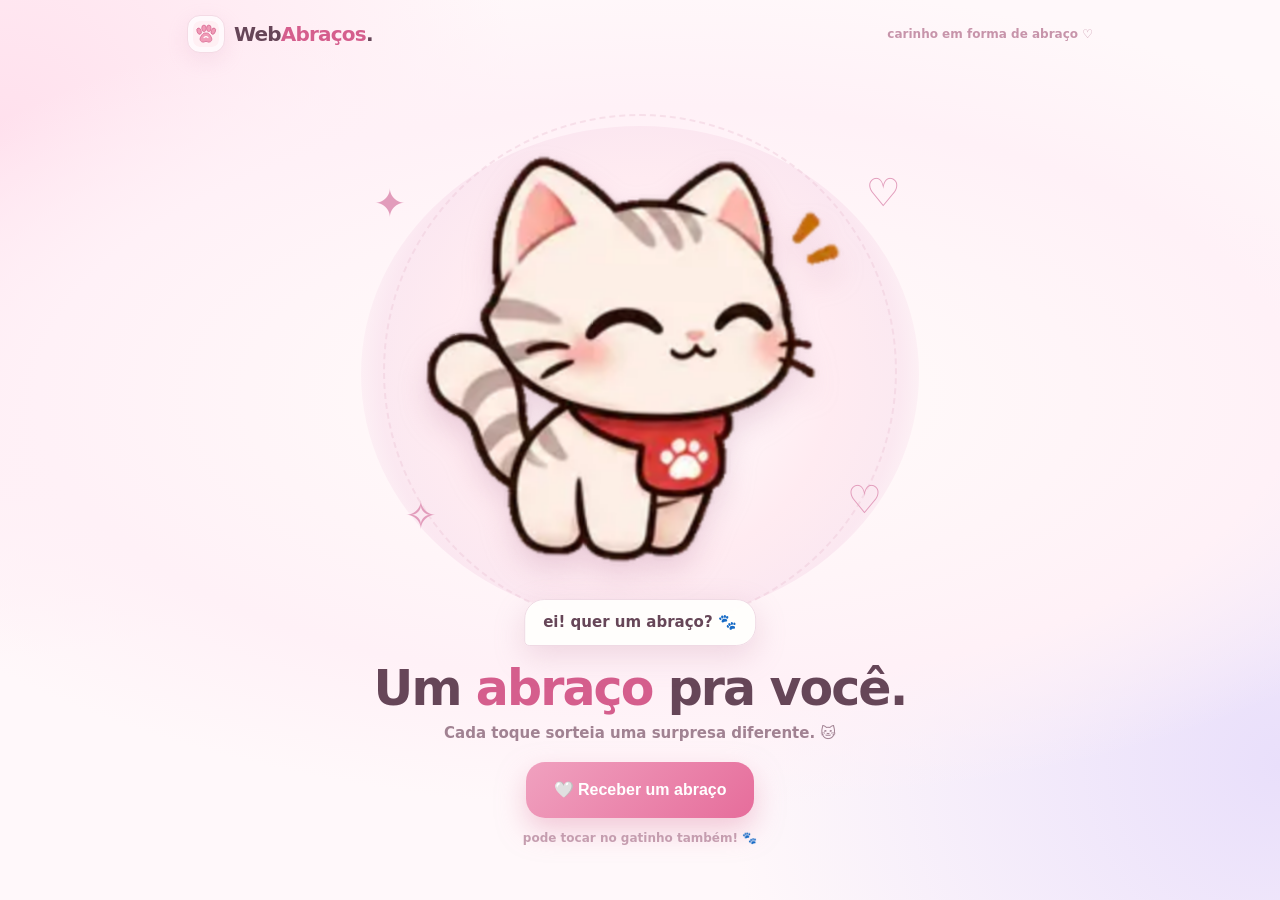
==== commit 870396c7: "fix: truly different randomized hugs, unique pose sequences, instant restart on every tap" ====
--- a/abracos/index.html
+++ b/abracos/index.html
@@ -7,7 +7,7 @@
 <meta name="description" content="WebAbraços — um gatinho fofinho que caminha e entrega abraços virtuais com várias animações.">
 <meta property="og:type" content="website"><meta property="og:title" content="WebAbraços 🐾">
 <meta property="og:description" content="Cada toque, um abraço diferente do mesmo gatinho!">
-<title>WebAbraços 🐾 — um abraço pra você</title>
+<title>WebAbraços 🐾 — abraços surpresa</title>
 <link rel="icon" type="image/svg+xml" href="data:image/svg+xml,%3Csvg%20xmlns%3D%22http%3A%2F%2Fwww.w3.org%2F2000%2Fsvg%22%20viewBox%3D%220%200%2064%2064%22%3E%3Crect%20width%3D%2264%22%20height%3D%2264%22%20rx%3D%2217%22%20fill%3D%22%23fff0f4%22%2F%3E%3Cg%20fill%3D%22%23f09bb7%22%20stroke%3D%22%23d96d95%22%20stroke-width%3D%222%22%3E%3Cellipse%20cx%3D%2215%22%20cy%3D%2225%22%20rx%3D%225%22%20ry%3D%228%22%20transform%3D%22rotate(-20%2015%2025)%22%2F%3E%3Cellipse%20cx%3D%2227%22%20cy%3D%2218%22%20rx%3D%225.5%22%20ry%3D%228%22%2F%3E%3Cellipse%20cx%3D%2239%22%20cy%3D%2218%22%20rx%3D%225.5%22%20ry%3D%228%22%2F%3E%3Cellipse%20cx%3D%2250%22%20cy%3D%2225%22%20rx%3D%225%22%20ry%3D%228%22%20transform%3D%22rotate(20%2050%2025)%22%2F%3E%3Cpath%20d%3D%22M32%2030c-6.5-2-9%203-13%209-4%207%200%2013%206.5%2013%203%200%204-2%206.5-2s4%202%206.5%202c7%200%2010-6%206-13-3-6-7-11-12.5-9z%22%2F%3E%3C%2Fg%3E%3Cpath%20d%3D%22M27%2041q5-5%2010%200%22%20fill%3D%22none%22%20stroke%3D%22%23fff%22%20stroke-width%3D%222.5%22%20stroke-linecap%3D%22round%22%2F%3E%3C%2Fsvg%3E">
 <style>
 :root{font-family:ui-rounded,system-ui,-apple-system,"Segoe UI",sans-serif;--ink:#664658;--muted:#a18292;--rose:#e979a4;--deep:#d55e8d;--border:#efdae4}
@@ -44,6 +44,11 @@
 @media(max-width:550px){header{height:57px;padding:10px 14px}.brand{font-size:18px}.brand svg{width:37px;height:37px}.header-note{font-size:10px}main{min-height:calc(100svh - 57px);padding:0 11px calc(21px + env(safe-area-inset-bottom))}.stage{height:min(61svh,475px);min-height:275px}.orbit{width:88%}.cat{width:100%}.description{margin-bottom:17px}}
 @media(max-height:670px){.stage{height:52svh;min-height:215px}h1{margin-top:8px}.description{margin-bottom:11px}.main-button{min-height:48px;padding:11px 23px}}
 @media(prefers-reduced-motion:reduce){.star,.orbit{animation:none}*,*::before,*::after{scroll-behavior:auto!important}}
+
+/* Random animation update: preserve touch UX while preventing the cat from escaping its stage. */
+.cat,#cat-canvas{transition:none!important;-webkit-tap-highlight-color:transparent}
+.cat{overflow:visible}
+.stage{isolation:isolate}
 </style>
 </head>
 <body>
@@ -56,151 +61,244 @@
 <div id="speech" class="speech" role="status" aria-live="polite">ei! quer um abraço? 🐾</div>
 </section>
 <h1>Um <span>abraço</span> pra você.</h1>
-<p class="description">Cada toque, um abraço diferente do mesmo gatinho. 🤗</p>
+<p class="description">Cada toque sorteia uma surpresa diferente. 🐱</p>
 <button id="hug" class="main-button" type="button">🤍 Receber um abraço</button>
 <p class="hint">pode tocar no gatinho também! 🐾</p>
 </main>
 <div id="particles" class="particles" aria-hidden="true"></div>
 <img id="sprite" src="[data-uri]" alt="" hidden>
 <script>
-
 (()=>{
 "use strict";
-const $=id=>document.getElementById(id),cat=$("cat"),btn=$("hug"),speech=$("speech"),stage=$("stage"),canvas=$("cat-canvas"),ctx=canvas.getContext("2d"),sprite=$("sprite"),layer=$("particles");
-const reduced=!!(window.matchMedia&&matchMedia("(prefers-reduced-motion:reduce)").matches),clamp=(n,a,b)=>Math.max(a,Math.min(b,n)),mix=(a,b,p)=>a+(b-a)*p,ease=p=>p*p*(3-2*p);
-const variants=[
-["clássico","straight","tô chegando pra te abraçar! 🐾","um abraço bem quentinho! 🤗",950,430,990,650,1.34,"soft"],
-["saltinhos","hops","olha meus pulinhos! 🐱","abraço saltitante! ✨",1180,390,900,670,1.34,"spark"],
-["tímido","shy","posso te abraçar? 🥺","um abracinho carinhoso ☁️",1470,470,1280,800,1.27,"soft"],
-["corridinha","run","lá vou euuu! 🐾","abraço relâmpago! ⚡",585,260,790,570,1.38,"spark"],
-["dança","dance","dançando até você! 🎶","abraço com dancinha! 🌼",1240,520,980,690,1.35,"flower"],
-["zigue-zague","zigzag","caminhando em zigue-zague! 🐾","chegueeei! 🤗",1360,420,1000,710,1.33,"paw"],
-["surpresa","right","surpresinha do outro lado! 🐈","abraço surpresa! 💜",1010,390,950,660,1.35,"soft"],
-["rodopio","twirl","olha o rodopio! ✨","abraço todo alegre! 🌟",1300,400,990,700,1.34,"spark"],
-["abraço duplo","double","dois apertinhos vindo aí! 🫂","abraço duplo! 🤍",1050,430,1470,820,1.4,"soft"],
-["abraço calmo","sleepy","vindo bem devagarinho... ☁️","um abraço bem tranquilo 🧸",1500,560,1480,850,1.29,"flower"],
-["abraço gigante","giant","prepara esse abração! 🫶","SUPER ABRAÇOOO! 🤍",1100,400,1120,830,1.49,"soft"],
-["aceno","wave","oiii! tô chegando! 👋","abraço com patinhas! 🐾",1190,540,1000,710,1.35,"paw"],
-["comemoração","party","eita, que alegria! 🎉","abraço de comemoração! 🎊",1080,430,1220,730,1.36,"party"],
-["passeio","moonwalk","olha meus passinhos! 🐈","cheguei com um abraço! ✨",1450,400,1030,730,1.34,"spark"]
+const $=id=>document.getElementById(id);
+const cat=$("cat"),button=$("hug"),speech=$("speech"),stage=$("stage"),canvas=$("cat-canvas"),ctx=canvas.getContext("2d"),sprite=$("sprite"),layer=$("particles");
+const reduceMotion=window.matchMedia&&window.matchMedia("(prefers-reduced-motion: reduce)").matches;
+const clamp=(v,a,b)=>Math.max(a,Math.min(b,v)),mix=(a,b,t)=>a+(b-a)*t;
+const smooth=t=>t*t*(3-2*t),out=t=>1-Math.pow(1-t,3),inout=t=>t<.5?4*t*t*t:1-Math.pow(-2*t+2,3)/2;
+// All animations below use the ORIGINAL 16-frame kitten sheet. Each style has its own
+// choreography and pose order, not a shared "run then hug" sequence.
+const S=(ms,frames,from,to,fx={})=>({ms,frames,from,to,...fx});
+const center=[0,0,.94,0,1],hugged=[0,35,1.36,0,1],back=[0,0,.94,0,1];
+const styles=[
+ {id:"still",hello:"um abracinho sem sair do lugar! 🐾",end:"abraço fofinho, bem de pertinho 🤍",particles:"soft",steps:[
+ S(600,[0,1,14,15,0],center,[0,-6,.98,4,1],{wiggle:3}),
+ S(980,[7,8,9,10,11,12],[0,-6,.98,4,1],[0,34,1.38,0,1],{contact:.45}),
+ S(690,[12,11,10,9,8,0],[0,34,1.38,0,1],back)
+ ]},
+ {id:"slow",hello:"um passinho de cada vez... 🐾",end:"um abraço quentinho e calminho ☁️",particles:"soft",steps:[
+ S(1350,[0,1,2,1,3,4,3,5],[-178,18,.70,-7,1],[0,0,1.02,0,1],{steps:true,wave:3}),
+ S(470,[6,7,8,9,10],[0,0,1.02,0,1],[0,5,1.1,0,1]),
+ S(1300,[10,11,12,13,12,12,11],[0,5,1.1,0,1],[0,39,1.32,-2,1],{contact:.23}),
+ S(730,[13,14,15,0],[0,39,1.32,-2,1],back)
+ ]},
+ {id:"side-right",hello:"surpresa! vim desse lado! 👀",end:"abraço surpresa! 🐈",particles:"paw",steps:[
+ S(420,[14,15,0,1],[220,22,.75,10,1],[185,15,.77,4,1],{wiggle:5}),
+ S(650,[2,3,4,5,6,7],[185,15,.77,4,1],[0,0,1.06,0,1],{steps:true,hop:14}),
+ S(720,[8,9,10,11,12],[0,0,1.06,0,1],[0,43,1.38,4,1],{contact:.3}),
+ S(650,[12,13,14,15,0],[0,43,1.38,4,1],back)
+ ]},
+ {id:"hops",hello:"pulando de alegria até você! 🐱",end:"abraço saltitante! ✨",particles:"spark",steps:[
+ S(1050,[0,2,3,4,5,6,7],[-160,17,.7,-9,1],[0,-11,1.08,5,1],{hop:43,hopCount:3,steps:true,wiggle:6}),
+ S(340,[7,8,9],[0,-11,1.08,5,1],[0,-25,1.14,0,1],{hop:20}),
+ S(950,[10,11,12,13,12,11],[0,-25,1.14,0,1],[0,37,1.36,0,1],{contact:.32,hop:9}),
+ S(710,[13,14,15,0],[0,37,1.36,0,1],back,{hop:10})
+ ]},
+ {id:"shy",hello:"oi... posso te abraçar? 🥺",end:"abraço tímido, cheio de carinho 💗",particles:"flower",steps:[
+ S(750,[15,14,0,15,14,0],[0,0,.85,-9,1],[-18,-3,.88,-7,1],{wiggle:4}),
+ S(740,[0,1,7,8,7,9],[-18,-3,.88,-7,1],[-4,0,1.04,4,1],{wiggle:7}),
+ S(1300,[8,9,10,11,12,12,13],[-4,0,1.04,4,1],[0,30,1.29,0,1],{contact:.38}),
+ S(870,[13,14,15,15,0],[0,30,1.29,0,1],back)
+ ]},
+ {id:"super-fast",hello:"lá vou eeeeeu! 💨",end:"abraço relâmpagooo! ⚡",particles:"spark",steps:[
+ S(510,[0,1,2,3,4,5,6,7,8],[-220,24,.60,-10,1],[0,-11,1.12,7,1],{steps:true,hop:16,hopCount:4}),
+ S(780,[8,10,12,13,11,12],[0,-11,1.12,7,1],[0,43,1.46,-6,1],{contact:.16,wiggle:5}),
+ S(570,[13,14,15,0],[0,43,1.46,-6,1],back)
+ ]},
+ {id:"left-peek",hello:"cadê você? achei! 🐾",end:"abraço de surpresa! 🤗",particles:"paw",steps:[
+ S(630,[15,0,14,0,1],[-220,4,.76,-10,1],[-155,2,.81,10,1],{wiggle:13}),
+ S(470,[2,3,5,7,8],[-155,2,.81,10,1],[0,-5,1.08,0,1],{steps:true}),
+ S(930,[9,10,11,12,13,12],[0,-5,1.08,0,1],[0,40,1.34,0,1],{contact:.25}),
+ S(630,[13,14,15,0],[0,40,1.34,0,1],back)
+ ]},
+ {id:"dance",hello:"um, dois, três... dancinha! 🎵",end:"abraço com dancinha! 🎶",particles:"flower",steps:[
+ S(1470,[0,2,4,6,4,2,7,9,7],[-65,0,.84,-8,1],[65,0,1.03,8,1],{wiggle:22,wave:42,hop:12,hopCount:4,steps:true}),
+ S(410,[7,8,9,10],[65,0,1.03,8,1],[0,-5,1.14,0,1],{wiggle:15}),
+ S(1120,[10,11,12,11,13,12],[0,-5,1.14,0,1],[0,35,1.37,0,1],{contact:.33,wiggle:10}),
+ S(690,[12,13,14,15,0],[0,35,1.37,0,1],back,{wiggle:5})
+ ]},
+ {id:"pop",hello:"tcharam! um abraço apareceu! ✨",end:"abraço de surpresa! 💜",particles:"spark",steps:[
+ S(700,[14,15,0,1,7,8],[0,150,.38,-10,1],[0,-12,1.11,4,1],{hop:35,wiggle:8}),
+ S(940,[8,9,10,12,13,12],[0,-12,1.11,4,1],[0,35,1.39,0,1],{contact:.25}),
+ S(850,[13,12,13,14,15,0],[0,35,1.39,0,1],back,{hop:12})
+ ]},
+ {id:"double",hello:"preparei dois abraços! 🫂",end:"apertinho duplo! 🤍",particles:"soft",steps:[
+ S(400,[0,1,7,8],center,[0,-6,1.06,0,1]),
+ S(970,[8,9,10,11,12,11,12],[0,-6,1.06,0,1],[0,39,1.35,0,1],{contact:.22,pulse:3}),
+ S(510,[12,11,10,11,12],[0,39,1.35,0,1],[0,44,1.41,0,1],{pulse:4}),
+ S(760,[13,12,14,15,0],[0,44,1.41,0,1],back)
+ ]},
+ {id:"twirl",hello:"um rodopio e... 🤸",end:"um abraço rodopiante! 🌟",particles:"spark",steps:[
+ S(850,[0,1,2,3,5,7,9],[0,-15,.79,0,1],[0,-20,1.04,360,1],{hop:25,hopCount:2}),
+ S(640,[9,8,9,10,11],[0,-20,1.04,360,1],[0,-3,1.12,360,1],{wiggle:10}),
+ S(1110,[10,11,12,13,12],[0,-3,1.12,360,1],[0,37,1.34,360,1],{contact:.21,pulse:2}),
+ S(700,[12,13,14,15,0],[0,37,1.34,360,1],back)
+ ]},
+ {id:"giant",hello:"esse vai ser GIGANTE! 🫶",end:"SUPER ABRAÇOOOO! 🤍",particles:"party",steps:[
+ S(650,[0,1,6,7,8],[0,0,.76,0,1],[0,-18,1.08,0,1],{hop:13}),
+ S(1300,[8,9,10,11,12,12,13],[0,-18,1.08,0,1],[0,58,1.62,0,1],{contact:.24,pulse:2}),
+ S(820,[13,12,11,12,13],[0,58,1.62,0,1],[0,39,1.46,0,1],{pulse:3}),
+ S(900,[13,14,15,0],[0,39,1.46,0,1],back)
+ ]},
+ {id:"floating",hello:"voando devagarinho! ☁️",end:"abraço nas nuvens! 🌸",particles:"flower",steps:[
+ S(1240,[0,1,7,8,9,8,7],[160,-135,.64,14,1],[0,-22,1.06,-8,1],{wave:12,wiggle:12}),
+ S(520,[8,9,10,11],[0,-22,1.06,-8,1],[0,-1,1.16,0,1],{wave:8}),
+ S(1090,[10,11,12,13,12],[0,-1,1.16,0,1],[0,35,1.34,0,1],{contact:.36,pulse:2}),
+ S(850,[13,14,15,0],[0,35,1.34,0,1],back,{wave:7})
+ ]},
+ {id:"sleepy",hello:"cheguei bem devagarinho... 🥱",end:"abraço de descanso 🧸",particles:"soft",steps:[
+ S(850,[15,14,15,0,1,0],[0,5,.85,-5,1],[0,-5,.91,5,1],{wiggle:3}),
+ S(570,[0,7,8,9,10],[0,-5,.91,5,1],[0,0,1.08,0,1],{wiggle:3}),
+ S(1500,[10,11,12,12,12,13],[0,0,1.08,0,1],[0,27,1.27,0,1],{contact:.4,pulse:1}),
+ S(950,[13,15,14,15,0],[0,27,1.27,0,1],back)
+ ]},
+ {id:"party",hello:"oba! chegou a hora do abraço! 🎉",end:"abraço de comemoração! 🎊",particles:"party",steps:[
+ S(1130,[0,2,4,5,7,9,7,8],[0,9,.83,-12,1],[0,-25,1.09,12,1],{hop:38,hopCount:3,wiggle:18}),
+ S(1130,[9,10,11,12,13,12],[0,-25,1.09,12,1],[0,36,1.38,0,1],{contact:.2,hop:13,pulse:2}),
+ S(680,[12,13,14,15,0],[0,36,1.38,0,1],back,{hop:15})
+ ]},
+ {id:"wave-hug",hello:"oiiii! vem cá! 👋",end:"abraço com as patinhas! 🐾",particles:"paw",steps:[
+ S(1050,[0,1,7,8,7,8,9,7],[0,0,.9,-8,1],[0,-6,1.02,8,1],{wiggle:17}),
+ S(1040,[8,9,10,11,12,13],[0,-6,1.02,8,1],[0,39,1.36,0,1],{contact:.36,pulse:2}),
+ S(670,[13,14,15,0],[0,39,1.36,0,1],back)
+ ]}
 ];
-const idles=[
-{ms:3500,frames:[0,0,1,0,15,0],twist:1,x:0},
-{ms:2200,frames:[0,0,14,15,14,0],twist:1,x:0},
-{ms:2850,frames:[0,1,2,1,0,15,0],twist:5,x:9},
-{ms:3100,frames:[0,1,8,9,8,1,0],twist:4,x:3},
-{ms:2950,frames:[0,1,2,3,2,1,0],twist:7,x:12},
-{ms:3600,frames:[0,1,7,8,9,8,1,0],twist:4,x:6},
-{ms:2750,frames:[0,1,3,4,3,1,0],twist:6,x:10},
-{ms:3900,frames:[15,15,0,0,15,0],twist:1,x:0}
+const idleTypes=[
+ {frames:[0,0,1,0,15,0],ms:3500,x:0,w:2},
+ {frames:[0,14,15,0,1,0],ms:2500,x:0,w:3},
+ {frames:[0,1,7,8,7,0],ms:3200,x:5,w:7},
+ {frames:[0,2,4,2,0],ms:2900,x:11,w:9},
+ {frames:[15,15,0,15,0],ms:3900,x:0,w:2},
+ {frames:[0,1,2,3,2,1,0],ms:3200,x:10,w:5},
+ {frames:[0,1,9,8,9,0],ms:3700,x:6,w:6}
 ];
-const poses={intro:[0,1,0,8,0],approach:[0,1,2,3,4,5,6,7],open:[7,8,9,10,11,10],hug:[10,11,12,13,12,11,12,13],retreat:[13,14,15,14,0]};
-let bag=[],previous=-1,active=null,queued=false,lastFrame=-1,idleIndex=0,idleSince=performance.now(),audio=null;
-function shuffle(a){for(let i=a.length-1;i>0;i--){const j=Math.floor(Math.random()*(i+1));const t=a[i];a[i]=a[j];a[j]=t}return a}
-function nextVariant(){
- if(!bag.length){bag=shuffle(variants.map((_,i)=>i));if(bag.length>1&&bag[bag.length-1]===previous){const t=bag[0];bag[0]=bag[bag.length-1];bag[bag.length-1]=t}}
- let n=bag.pop();if(n===previous&&bag.length){const other=bag.pop();bag.push(n);n=other}previous=n;return variants[n];
-}
-function draw(f){
- f=clamp(f|0,0,15);if(f===lastFrame||!ctx)return;lastFrame=f;ctx.clearRect(0,0,460,460);
- if(!sprite.complete||!sprite.naturalWidth){ctx.font="170px sans-serif";ctx.textAlign="center";ctx.fillText("🐱",230,315);return}
- const size=sprite.naturalWidth/4;ctx.drawImage(sprite,(f%4)*size,Math.floor(f/4)*size,size,size,0,0,460,460);
-}
-sprite.addEventListener("load",()=>{lastFrame=-1;draw(0)});
-function move(x,y,scale,rotation){
- const k=Math.min(1,cat.clientWidth/500);
- cat.style.transform="translate3d("+(x*k).toFixed(1)+"px,"+(y*k).toFixed(1)+"px,0) rotate("+rotation.toFixed(2)+"deg) scale("+scale.toFixed(3)+")";
-}
-function say(text){speech.textContent=text;speech.classList.remove("pop");void speech.offsetWidth;speech.classList.add("pop")}
+let lastDraw=-1, current=null, previous=-1, deck=[],idleStart=performance.now(),idleIndex=0,ctxAudio=null,pressSerial=0,resetId=0;
+const rand=(len)=>{if(window.crypto&&crypto.getRandomValues){const u=new Uint32Array(1);crypto.getRandomValues(u);return u[0]%len}return Math.floor(Math.random()*len)};
+function nextStyle(){
+ if(!deck.length){
+  deck=styles.map((_,i)=>i);
+  for(let i=deck.length-1;i>0;i--){const j=rand(i+1);[deck[i],deck[j]]=[deck[j],deck[i]]}
+  if(deck.length>1&&deck[deck.length-1]===previous)[deck[0],deck[deck.length-1]]=[deck[deck.length-1],deck[0]];
+ }
+ let i=deck.pop();previous=i;return styles[i];
+}
+function spriteFrame(n){
+ n=clamp(n|0,0,15);
+ if(n===lastDraw||!ctx)return;
+ lastDraw=n;ctx.clearRect(0,0,460,460);
+ if(!sprite.complete||!sprite.naturalWidth){ctx.font="170px system-ui";ctx.textAlign="center";ctx.fillText("🐱",230,305);return}
+ const cell=sprite.naturalWidth/4;
+ ctx.drawImage(sprite,(n%4)*cell,Math.floor(n/4)*cell,cell,cell,0,0,460,460);
+}
+sprite.addEventListener("load",()=>{lastDraw=-1;spriteFrame(0)});
+function move(point){
+ const scaleRatio=Math.min(1,cat.clientWidth/500);
+ const [x,y,s,r,flip]=point;
+ cat.style.transform="translate3d("+(x*scaleRatio).toFixed(1)+"px,"+(y*scaleRatio).toFixed(1)+"px,0) rotate("+r.toFixed(1)+"deg) scaleX("+(flip||1)+") scale("+s.toFixed(3)+")";
+}
+function say(t){speech.textContent=t;speech.classList.remove("pop");void speech.offsetWidth;speech.classList.add("pop")}
+function initAudio(){
+ if(ctxAudio)return;
+ const Audio=window.AudioContext||window.webkitAudioContext;
+ if(Audio)try{ctxAudio=new Audio()}catch(e){}
+}
+function tone(kind){
+ if(!ctxAudio||ctxAudio.state!=="running")return;
+ const now=ctxAudio.currentTime;
+ function n(f,time,len,gain,shape="sine"){
+  try{
+   const o=ctxAudio.createOscillator(),v=ctxAudio.createGain(),t=now+time;
+   o.type=shape;o.frequency.value=f;
+   v.gain.setValueAtTime(.0001,t);v.gain.exponentialRampToValueAtTime(gain,t+.023);v.gain.exponentialRampToValueAtTime(.0001,t+len);
+   o.connect(v).connect(ctxAudio.destination);o.start(t);o.stop(t+len+.01)
+  }catch(e){}
+ }
+ if(kind==="step"){n(172,0,.11,.038,"triangle");n(285,.025,.07,.02)}
+ if(kind==="start"){n(494,0,.15,.045);n(660,.1,.2,.045)}
+ if(kind==="hug"){n(392,0,.42,.08);n(523,.09,.50,.08);n(659,.21,.59,.075);n(784,.35,.65,.065)}
+}
+function particles(theme){
+ if(reduceMotion)return;
+ const themes={
+ soft:["💗","🤍","✨","🫶","♡"],spark:["✨","⭐","✦","🐾","💛"],flower:["🌸","🌼","☁️","✨","🤍"],paw:["🐾","🐱","✨","♡","🤍"],party:["🎉","🎊","⭐","✨","🐾"]
+ };
+ const icons=themes[theme]||themes.soft,rect=cat.getBoundingClientRect(),originX=rect.left+rect.width*.5,originY=rect.top+rect.height*.43;
+ const count=innerWidth<550?27:43;
+ for(let i=0;i<count;i++){
+  const el=document.createElement("span");el.className="p";el.textContent=icons[rand(icons.length)];
+  el.style.setProperty("--x",(originX+(Math.random()-.5)*44)+"px");
+  el.style.setProperty("--y",(originY+(Math.random()-.5)*34)+"px");
+  el.style.setProperty("--dx",((Math.random()-.5)*470)+"px");
+  el.style.setProperty("--dy",(-80-Math.random()*260)+"px");
+  el.style.setProperty("--size",(16+Math.random()*19)+"px");
+  el.style.setProperty("--dur",(1000+Math.random()*950)+"ms");
+  el.style.setProperty("--rot",((Math.random()-.5)*140)+"deg");
+  layer.appendChild(el);el.addEventListener("animationend",()=>el.remove(),{once:true});
+ }
+}
+function impact(style){
+ stage.classList.add("contact");
+ say(style.end);tone("hug");particles(style.particles);
+ if(navigator.vibrate)try{navigator.vibrate([25,30,45])}catch(e){}
+}
+function click(){
+ pressSerial++;
+ initAudio();if(ctxAudio&&ctxAudio.state==="suspended")ctxAudio.resume().catch(()=>{});
+ const style=nextStyle();
+ clearTimeout(resetId);
+ stage.classList.remove("contact");say(style.hello);
+ button.textContent="🐾 Mais um abraço? Toque novamente!";
+ // Every tap starts a new random choreography instantly. Taps are not queued.
+ current={style,time:performance.now(),lastPart:-1,delivered:false,lastFoot:0,id:pressSerial};
+ tone("start");
+ if(reduceMotion){
+  impact(style);spriteFrame(12);move(hugged);
+  const id=pressSerial;resetId=setTimeout(()=>{if(pressSerial===id){current=null;stage.classList.remove("contact");move(back);spriteFrame(0);idleStart=performance.now();button.textContent="🤍 Receber outro abraço"}},850);
+ }
+}
+function animate(t){
+ const sequence=current.style.steps, elapsed=t-current.time;
+ let offset=0,step=sequence[sequence.length-1],index=sequence.length-1;
+ for(let k=0;k<sequence.length;k++){if(elapsed<offset+sequence[k].ms){step=sequence[k];index=k;break}offset+=sequence[k].ms}
+ if(index!==current.lastPart)current.lastPart=index;
+ const p=clamp((elapsed-offset)/step.ms,0,1);
+ const easing=step.ease==="linear"?p:step.ease==="out"?out(p):inout(p);
+ const point=step.from.map((v,i)=>i===4?v:mix(v,step.to[i],easing));
+ if(step.hop)point[1]-=Math.abs(Math.sin(p*Math.PI*(step.hopCount||2)))*step.hop;
+ if(step.wiggle)point[3]+=Math.sin(p*Math.PI*4)*step.wiggle;
+ if(step.wave)point[0]+=Math.sin(p*Math.PI*4)*step.wave;
+ if(step.pulse)point[2]+=Math.abs(Math.sin(p*Math.PI*step.pulse))*0.07;
+ const f=step.frames[Math.min(step.frames.length-1,Math.floor(p*step.frames.length))];
+ spriteFrame(f);move(point);
+ if(step.steps&&t-current.lastFoot>230){current.lastFoot=t;tone("step")}
+ if(step.contact!==undefined&&p>=step.contact&&!current.delivered){current.delivered=true;impact(current.style)}
+ if(elapsed>=sequence.reduce((sum,k)=>sum+k.ms,0)){
+  current=null;stage.classList.remove("contact");idleStart=t;lastDraw=-1;
+  button.textContent="🤍 Receber outro abraço";say("quer outro? tenho muitos abraços! 🐾");
+ }
+}
 function idle(t){
- const mode=idles[idleIndex],p=clamp((t-idleSince)/mode.ms,0,1);
- if(p>=1){let n=(Math.random()*idles.length)|0;if(n===idleIndex)n=(n+1)%idles.length;idleIndex=n;idleSince=t;return}
- draw(mode.frames[Math.min(mode.frames.length-1,Math.floor(p*mode.frames.length))]);
- const e=Math.sin(Math.PI*p);move(mode.x*Math.sin(p*Math.PI*2)*e,Math.sin(t/520)*-4,.92+Math.sin(t/390)*.014,mode.twist*Math.sin(p*Math.PI*2)*e);
-}
-function sound(type){
- if(!audio||audio.state!=="running")return;
- const when=audio.currentTime;
- const tone=(freq,offset,ms,vol,kind="sine")=>{
-  try{const o=audio.createOscillator(),g=audio.createGain(),t=when+offset;
-  o.type=kind;o.frequency.value=freq;g.gain.setValueAtTime(.0001,t);g.gain.exponentialRampToValueAtTime(vol,t+.02);g.gain.exponentialRampToValueAtTime(.0001,t+ms);
-  o.connect(g).connect(audio.destination);o.start(t);o.stop(t+ms+.01)}catch(e){}
- };
- if(type==="start"){tone(490,0,.19,.03);tone(650,.12,.22,.03)}
- if(type==="step"){tone(170,0,.10,.032,"triangle");tone(280,.02,.06,.015)}
- if(type==="hug"){tone(392,0,.48,.06);tone(523,.12,.52,.07);tone(659,.25,.54,.055);tone(784,.39,.6,.055)}
-}
-function burst(theme){
- if(reduced)return;
- const colors={soft:["💗","🤍","✨","🫶","♡"],spark:["✨","⭐","✦","🐾","💛"],flower:["🌼","🌸","🤍","✨","♡"],paw:["🐾","🐱","✨","♡","🤍"],party:["🎊","🎉","⭐","✨","🐾"]};
- const icons=colors[theme]||colors.soft,rect=cat.getBoundingClientRect(),x=rect.left+rect.width*.5,y=rect.top+rect.height*.42;
- const count=window.innerWidth<530?27:44;
- for(let i=0;i<count;i++){
-  const el=document.createElement("span");el.className="p";el.textContent=icons[(Math.random()*icons.length)|0];
-  el.style.setProperty("--x",(x+(Math.random()-.5)*45)+"px");el.style.setProperty("--y",(y+(Math.random()-.5)*35)+"px");
-  el.style.setProperty("--dx",((Math.random()-.5)*520)+"px");el.style.setProperty("--dy",(-90-Math.random()*260)+"px");
-  el.style.setProperty("--size",(17+Math.random()*21)+"px");el.style.setProperty("--dur",(1050+Math.random()*850)+"ms");
-  el.style.setProperty("--rot",((Math.random()-.5)*155)+"deg");
-  layer.appendChild(el);el.addEventListener("animationend",()=>el.remove(),{once:true});
- }
-}
-function start(){
- const v=nextVariant();active={v,start:performance.now(),phase:"",delivered:false,lastStep:0};
- queued=false;stage.classList.remove("contact");say(v[2]);btn.textContent="🐾 Gatinho a caminho...";sound("start");
-}
-function click(){
- if(!audio){const Audio=window.AudioContext||window.webkitAudioContext;if(Audio)try{audio=new Audio()}catch(e){}}
- if(audio&&audio.state==="suspended")audio.resume().catch(()=>{});
- if(active){queued=true;return}
- if(reduced){const v=nextVariant();say(v[3]);stage.classList.add("contact");draw(12);move(0,12,1.25,0);sound("hug");setTimeout(()=>{stage.classList.remove("contact");idleSince=performance.now()},850);return}
- start();
-}
-function animate(t){
- const a=active,v=a.v,elapsed=t-a.start;
- const segments=[["intro",v[1]==="wave"?475:220],["approach",v[4]],["open",v[5]],["hug",v[6]],["retreat",v[7]]];
- let offset=0,phase=segments[segments.length-1][0],duration=segments[segments.length-1][1];
- for(const item of segments){phase=item[0];duration=item[1];if(elapsed<offset+duration)break;offset+=duration}
- const p=clamp((elapsed-offset)/duration,0,1),e=ease(p),style=v[1];
- if(phase!==a.phase){a.phase=phase;if(phase==="hug")say("abraço chegando! 🫶");if(phase==="retreat"){stage.classList.remove("contact");say("abraço entregue! 🐾")}}
- let x=0,y=0,s=.92,r=0;
- if(phase==="intro"){s=.79+.04*e;y=13-11*e;r=5*Math.sin(p*Math.PI*2)}
- if(phase==="approach"){
-  const sign=style==="right"?1:-1;
-  x=sign*mix(style==="run"?230:145,0,e);y=mix(22,0,e);s=mix(style==="giant"?.62:.7,1.04,e);r=mix(sign*7,0,e);
-  if(style==="hops"||style==="party"){y-=Math.abs(Math.sin(p*Math.PI*4))*40;r+=Math.sin(p*Math.PI*4)*8}
-  if(style==="shy"){r-=Math.sin(p*Math.PI*3)*9;s-=Math.sin(Math.PI*p)*.08}
-  if(style==="run"){y-=Math.abs(Math.sin(p*Math.PI*8))*19;r+=Math.sin(p*Math.PI*6)*8}
-  if(style==="dance"){x+=Math.sin(p*Math.PI*6)*24;y-=Math.abs(Math.sin(p*Math.PI*6))*15;r+=Math.sin(p*Math.PI*6)*14}
-  if(style==="zigzag"){x+=Math.sin(p*Math.PI*5)*59;r+=Math.sin(p*Math.PI*5)*12}
-  if(style==="twirl"){r+=360*e;y-=Math.abs(Math.sin(p*Math.PI*2))*18}
-  if(style==="sleepy"){r+=Math.sin(p*Math.PI*2)*3;s-=.03}
-  if(style==="moonwalk"){x+=Math.sin(p*Math.PI*2)*66;r+=Math.sin(p*Math.PI*4)*8}
-  if(style==="wave")r+=Math.sin(p*Math.PI*4)*8;
- }
- if(phase==="open"){s=mix(1.04,1.14,e);y=mix(0,8,e);r=Math.sin(p*Math.PI*2)*4;if(style==="party"||style==="hops")y-=Math.abs(Math.sin(p*Math.PI*2))*18}
- if(phase==="hug"){
-  const pulse=style==="double"?Math.abs(Math.sin(p*Math.PI*3))*.085:Math.sin(Math.PI*p)*.03;
-  s=mix(1.14,v[8],clamp(p*2.1,0,1))+pulse;
-  y=mix(8,34,clamp(p*2,0,1));r=Math.sin(p*Math.PI*(style==="dance"?5:2))*(style==="sleepy"?3:5);
-  if(style==="giant")s+=Math.sin(Math.PI*p)*.05;
-  if(style==="hops")y-=Math.abs(Math.sin(p*Math.PI*4))*8;
-  if(p>.17&&!a.delivered){a.delivered=true;stage.classList.add("contact");say(v[3]);burst(v[9]);sound("hug");if(navigator.vibrate)try{navigator.vibrate([35,35,60])}catch(err){}}
- }
- if(phase==="retreat"){y=mix(35,0,e);s=mix(v[8],.92,e);r=Math.sin(p*Math.PI*2)*3}
- const seq=poses[phase],f=seq[Math.min(seq.length-1,Math.floor(p*seq.length))];
- draw(f);move(x,y,s,r);
- if(phase==="approach"&&t-a.lastStep>260){a.lastStep=t;sound("step")}
- if(elapsed>=segments.reduce((sum,part)=>sum+part[1],0)){
-  active=null;stage.classList.remove("contact");idleSince=t;lastFrame=-1;btn.textContent="🤍 Receber outro abraço";
-  if(queued){queued=false;start()}else say("quer outro abraço? é só tocar! 🐾");
- }
-}
-function loop(t){if(!document.hidden){if(active)animate(t);else idle(t)}requestAnimationFrame(loop)}
-cat.addEventListener("click",click);btn.addEventListener("click",click);
-document.addEventListener("visibilitychange",()=>{if(!document.hidden){if(active){active.start=performance.now();active.phase="";active.delivered=false}else idleSince=performance.now()}});
-draw(0);requestAnimationFrame(loop);
+ const config=idleTypes[idleIndex],p=clamp((t-idleStart)/config.ms,0,1);
+ if(p>=1){let next=rand(idleTypes.length);if(next===idleIndex)next=(next+1)%idleTypes.length;idleIndex=next;idleStart=t;return}
+ const frame=config.frames[Math.min(config.frames.length-1,Math.floor(p*config.frames.length))];
+ spriteFrame(frame);
+ const envelope=Math.sin(Math.PI*p);
+ move([config.x*Math.sin(p*Math.PI*2)*envelope,Math.sin(t/500)*-4,.93+Math.sin(t/390)*.015,config.w*Math.sin(p*Math.PI*2)*envelope,1]);
+}
+function loop(t){if(!document.hidden){if(current&&!reduceMotion)animate(t);else if(!current)idle(t)}requestAnimationFrame(loop)}
+cat.addEventListener("click",click);button.addEventListener("click",click);
+document.addEventListener("visibilitychange",()=>{if(!document.hidden){if(current&&!reduceMotion){current.time=performance.now();current.delivered=false;stage.classList.remove("contact")}else idleStart=performance.now()}});
+spriteFrame(0);requestAnimationFrame(loop);
 })();
-
 </script>
 </body>
 </html>
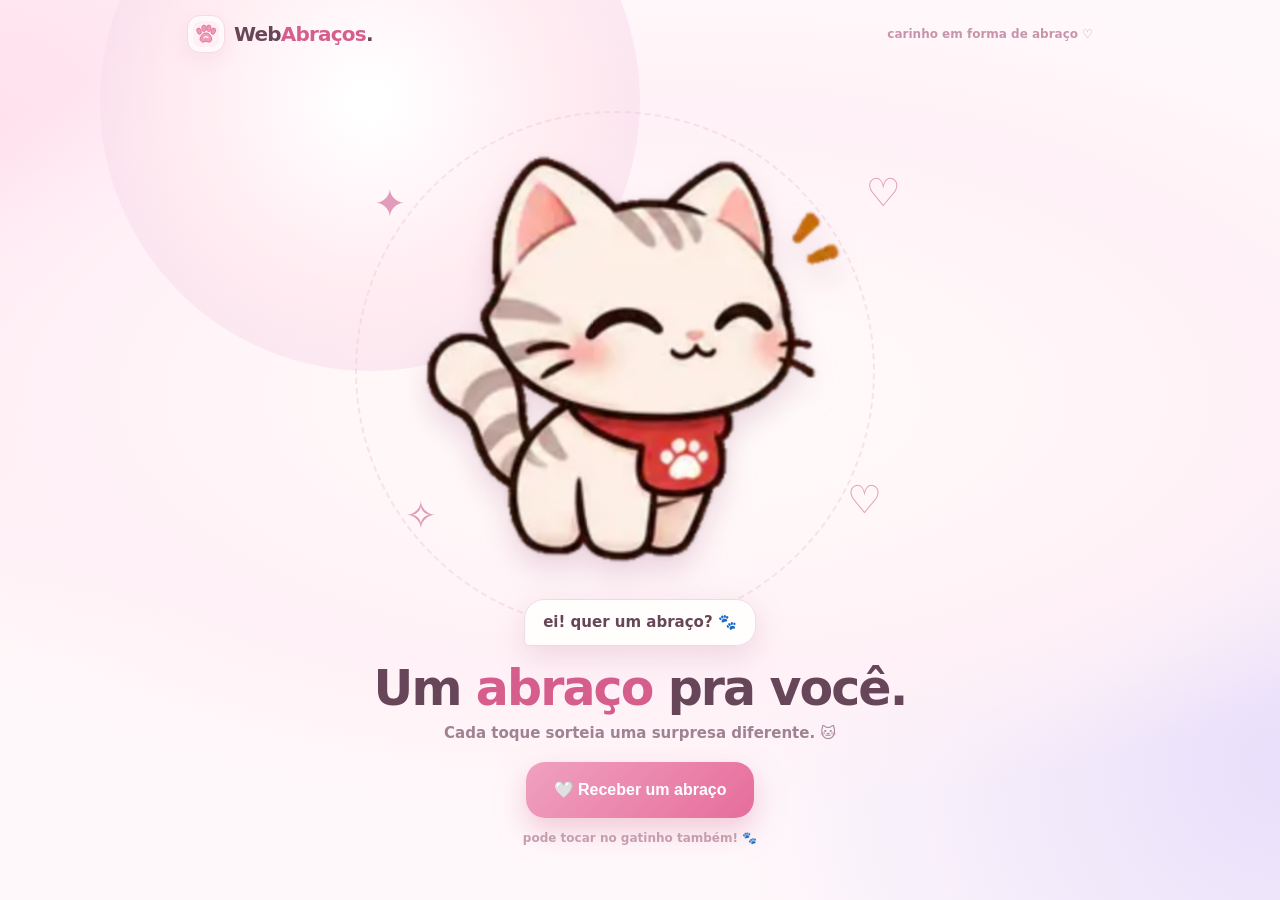
==== commit b48d064a: "fix: visually center round pink backdrop and orbit behind kitten on mobile and desktop" ====
--- a/abracos/index.html
+++ b/abracos/index.html
@@ -49,6 +49,28 @@
 .cat,#cat-canvas{transition:none!important;-webkit-tap-highlight-color:transparent}
 .cat{overflow:visible}
 .stage{isolation:isolate}
+
+/* Alinha o círculo e o aro ao centro VISUAL do gatinho (a arte no sprite tem uma margem maior à direita).
+   Dimensões 1:1 impedem que o círculo vire uma elipse em telas menores. */
+.halo,.orbit{
+  left:calc(50% - clamp(14px,3.1vw,25px));
+  top:50%;
+  translate:-50% -50%;
+}
+.halo{
+  inset:auto;
+  width:min(90%,540px);
+  aspect-ratio:1 / 1;
+}
+.orbit{
+  width:min(86%,520px);
+  aspect-ratio:1 / 1;
+}
+@media(max-width:550px){
+  .halo{width:min(92%,430px)}
+  .orbit{width:min(87%,405px)}
+}
+
 </style>
 </head>
 <body>
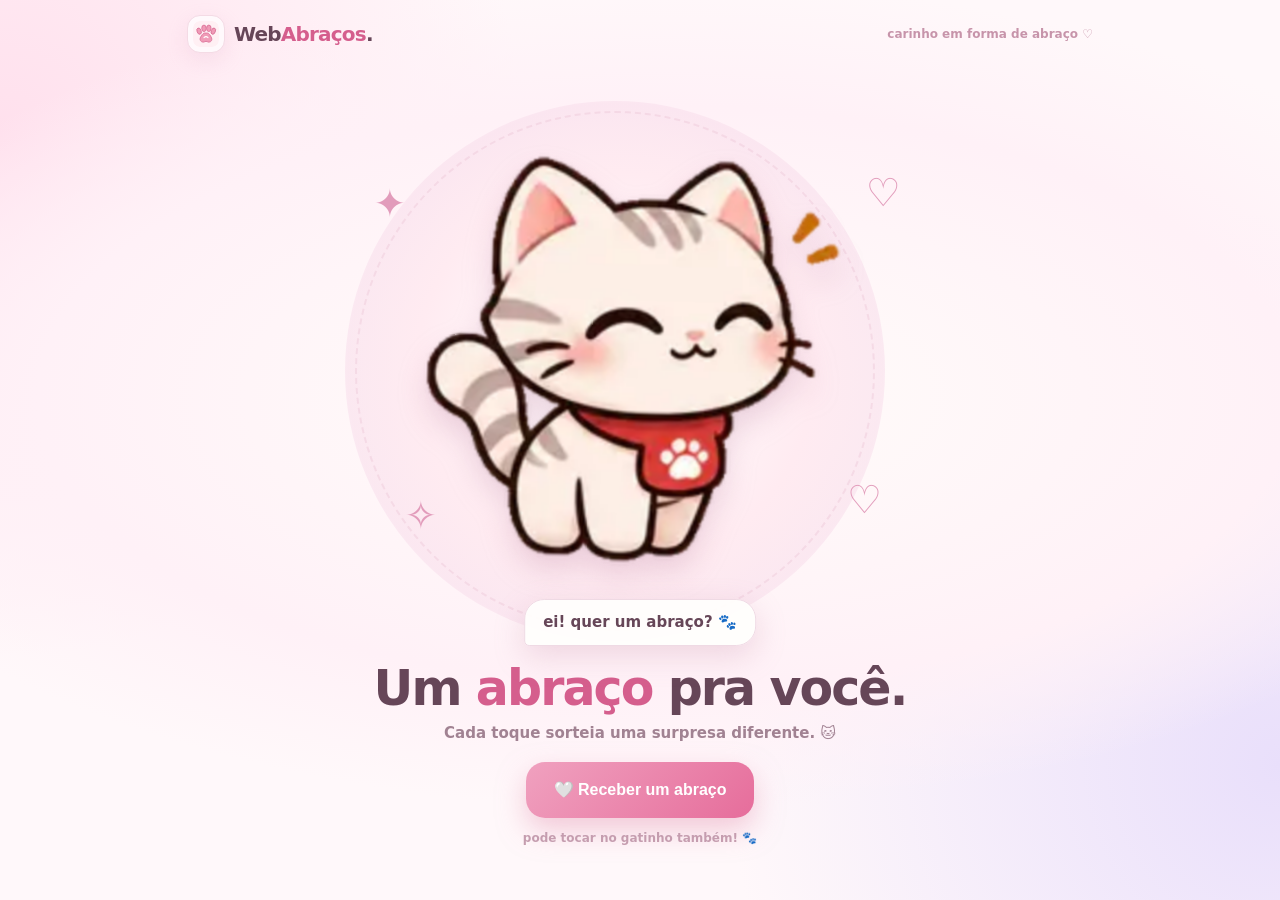
==== commit c33dea42: "fix: preserve explicit circle centering after inset reset" ====
--- a/abracos/index.html
+++ b/abracos/index.html
@@ -59,6 +59,8 @@
 }
 .halo{
   inset:auto;
+  left:calc(50% - clamp(14px,3.1vw,25px));
+  top:50%;
   width:min(90%,540px);
   aspect-ratio:1 / 1;
 }
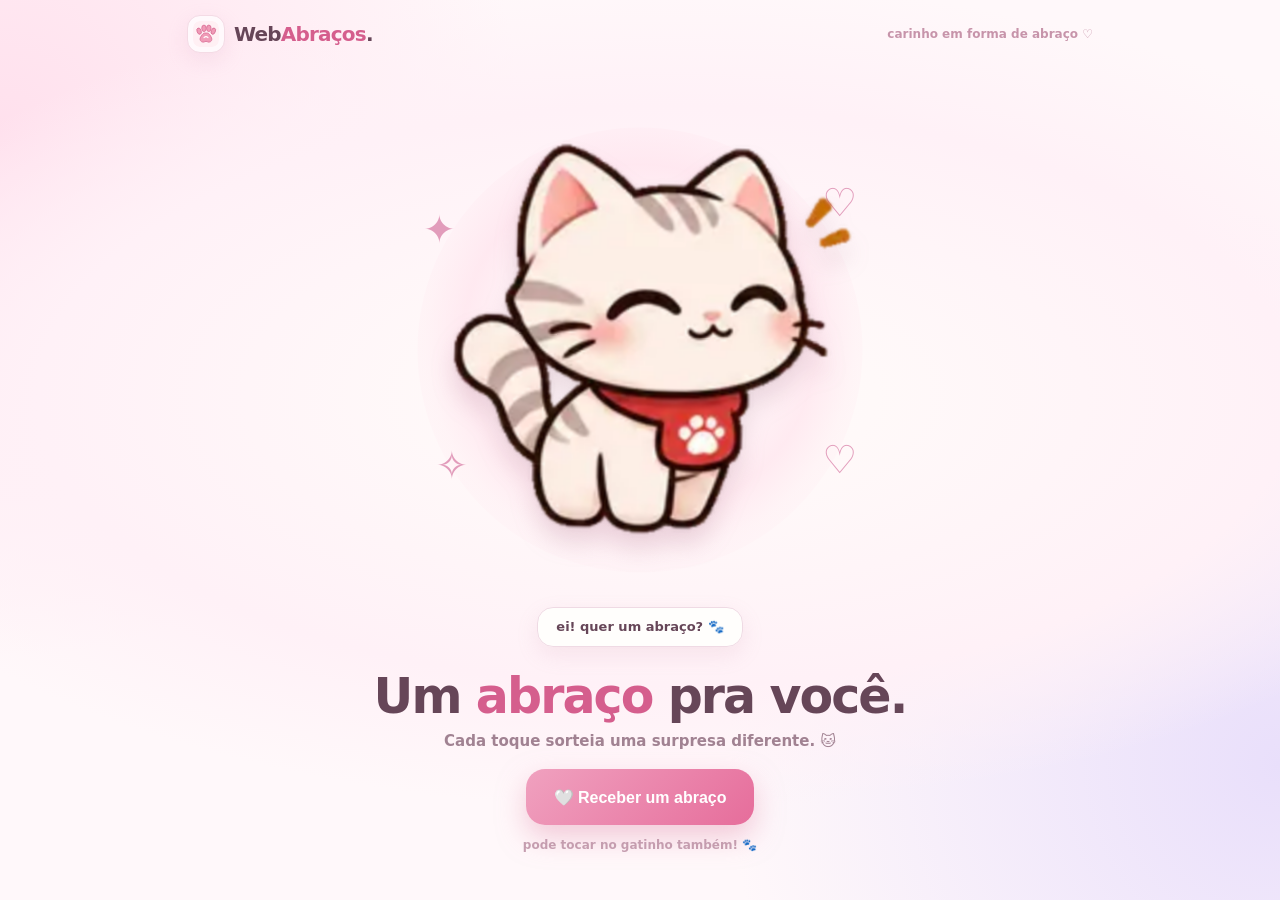
==== commit ab40fcb5: "design: rebalance mascot composition with soft glow and clean message spacing" ====
--- a/abracos/index.html
+++ b/abracos/index.html
@@ -73,6 +73,75 @@
   .orbit{width:min(87%,405px)}
 }
 
+
+/* Reworked stage composition: a soft, borderless glow, not a large offset pink disc. */
+.stage{
+  height:min(60svh,530px);
+  min-height:295px;
+  margin-inline:auto;
+  overflow:visible;
+}
+.halo{
+  inset:auto;
+  left:50%;
+  top:50%;
+  translate:-50% -50%;
+  width:min(80%,445px);
+  height:auto;
+  aspect-ratio:1/1;
+  background:radial-gradient(circle at 50% 48%,
+    rgba(255,255,255,.95) 0%,
+    rgba(255,246,249,.95) 35%,
+    rgba(255,224,235,.6) 55%,
+    rgba(255,225,235,.2) 67%,
+    transparent 81%);
+  box-shadow:none;
+  border:0;
+  pointer-events:none;
+}
+.stage.contact .halo{transform:scale(1.065);filter:blur(3px)}
+.orbit{display:none}
+.cat{width:min(100%,510px);z-index:2}
+#cat-canvas{
+  transform:translateX(4%);
+  transform-origin:center;
+  filter:drop-shadow(0 18px 12px rgba(155,93,121,.19));
+}
+.star.a{left:15%;top:23%}
+.star.b{right:15%;top:18%}
+.star.c{left:17%;bottom:24%}
+.star.d{right:15%;bottom:25%}
+.speech{
+  position:relative;
+  left:auto;
+  bottom:auto;
+  transform:none;
+  width:fit-content;
+  min-width:0;
+  max-width:min(85%,370px);
+  margin:-8px auto 5px;
+  padding:10px 18px;
+  z-index:4;
+  border-radius:16px;
+  font-size:13px;
+  box-shadow:0 8px 22px rgba(201,133,162,.14);
+}
+.speech.pop{animation:note-pop .3s ease}
+@keyframes note-pop{0%{scale:.97}55%{scale:1.04}100%{scale:1}}
+h1{margin:18px 0 8px}
+.description{margin-bottom:19px}
+@media(max-width:550px){
+  .stage{height:min(57svh,450px);min-height:260px}
+  .halo{width:min(83%,405px)}
+  .cat{width:100%}
+  #cat-canvas{transform:translateX(4%)}
+  .speech{margin:-8px auto 2px;max-width:89%;font-size:12px;padding:10px 14px}
+  h1{margin-top:16px}
+}
+@media(max-height:670px){
+  .stage{height:52svh;min-height:205px}
+  .speech{margin-top:-12px}
+}
 </style>
 </head>
 <body>
@@ -82,8 +151,8 @@
 <div class="halo" aria-hidden="true"></div><div class="orbit" aria-hidden="true"></div>
 <span class="star a" aria-hidden="true">✦</span><span class="star b" aria-hidden="true">♡</span><span class="star c" aria-hidden="true">✧</span><span class="star d" aria-hidden="true">♡</span>
 <button id="cat" class="cat" type="button" aria-label="Tocar para receber um abraço surpresa do gatinho"><canvas id="cat-canvas" width="460" height="460" role="img" aria-label="O mesmo gatinho fofinho caminhando e abrindo as patinhas para dar um abraço"></canvas></button>
+</section>
 <div id="speech" class="speech" role="status" aria-live="polite">ei! quer um abraço? 🐾</div>
-</section>
 <h1>Um <span>abraço</span> pra você.</h1>
 <p class="description">Cada toque sorteia uma surpresa diferente. 🐱</p>
 <button id="hug" class="main-button" type="button">🤍 Receber um abraço</button>
